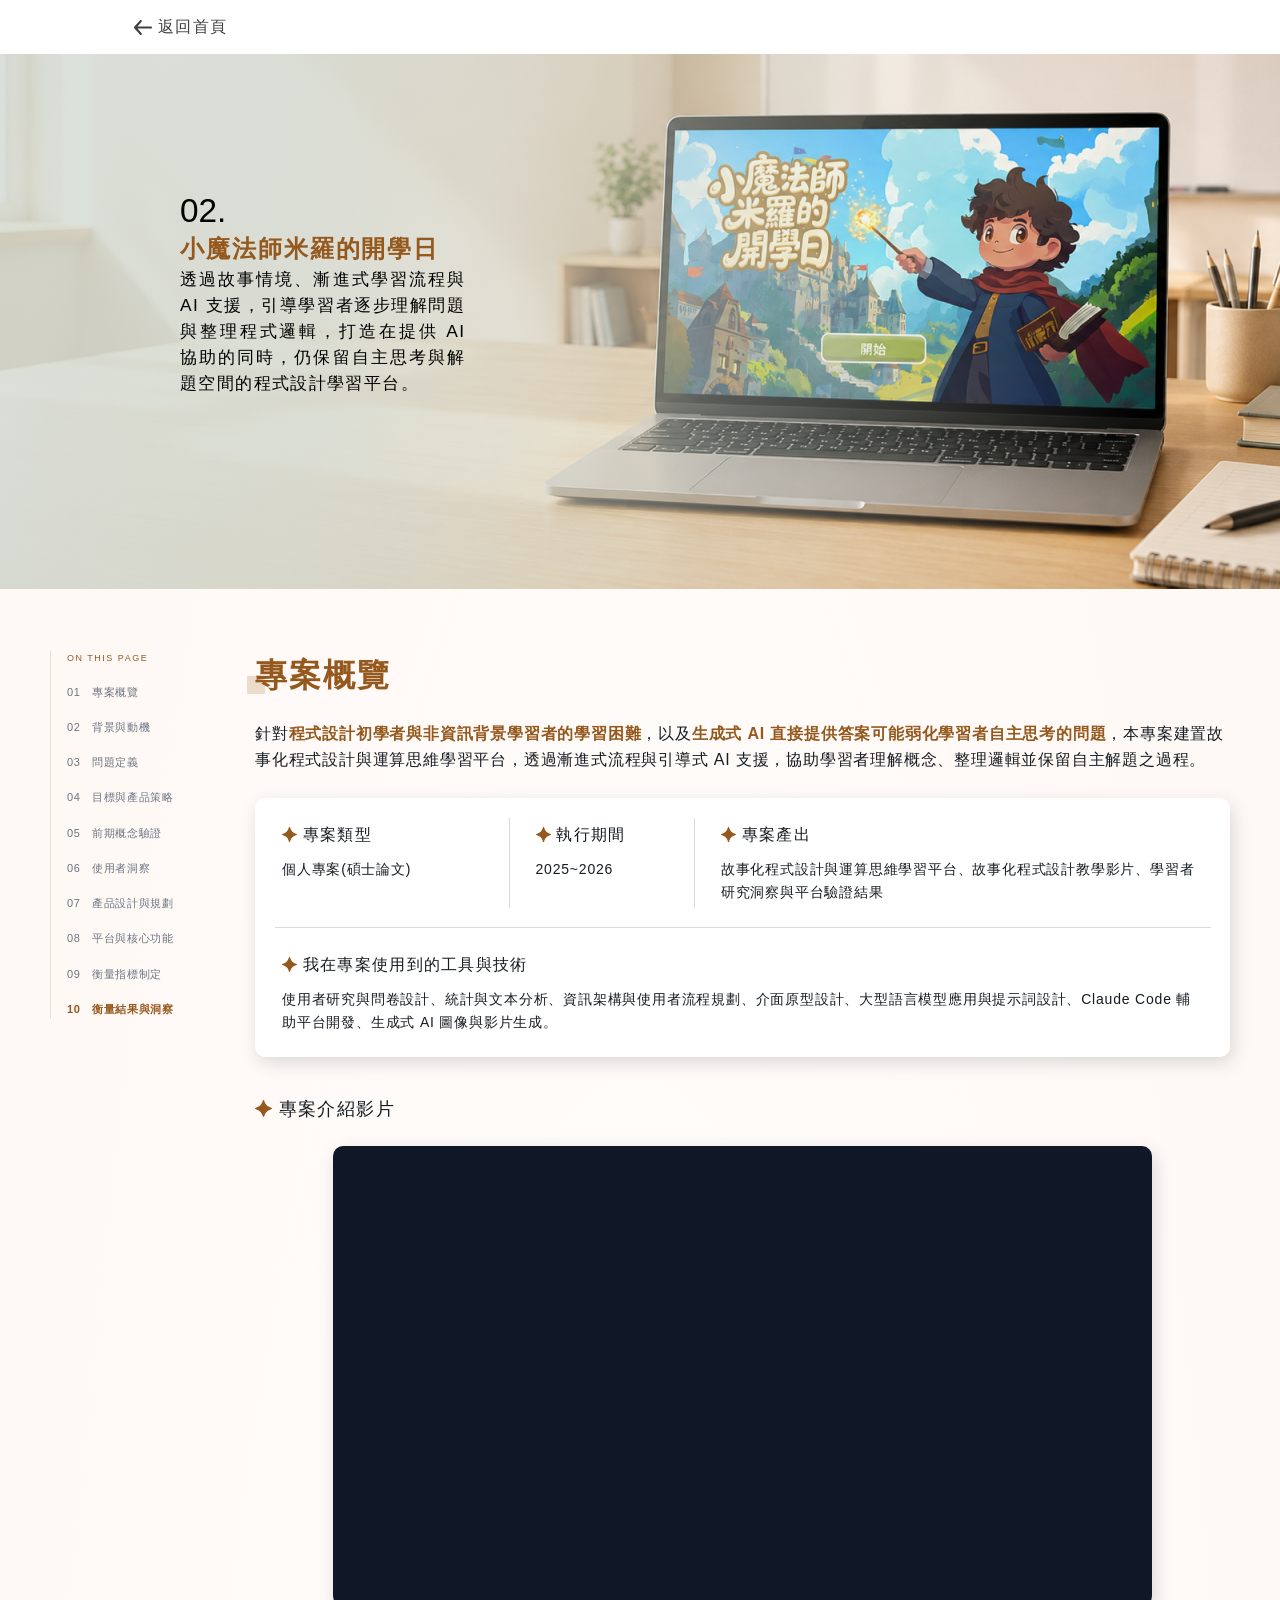
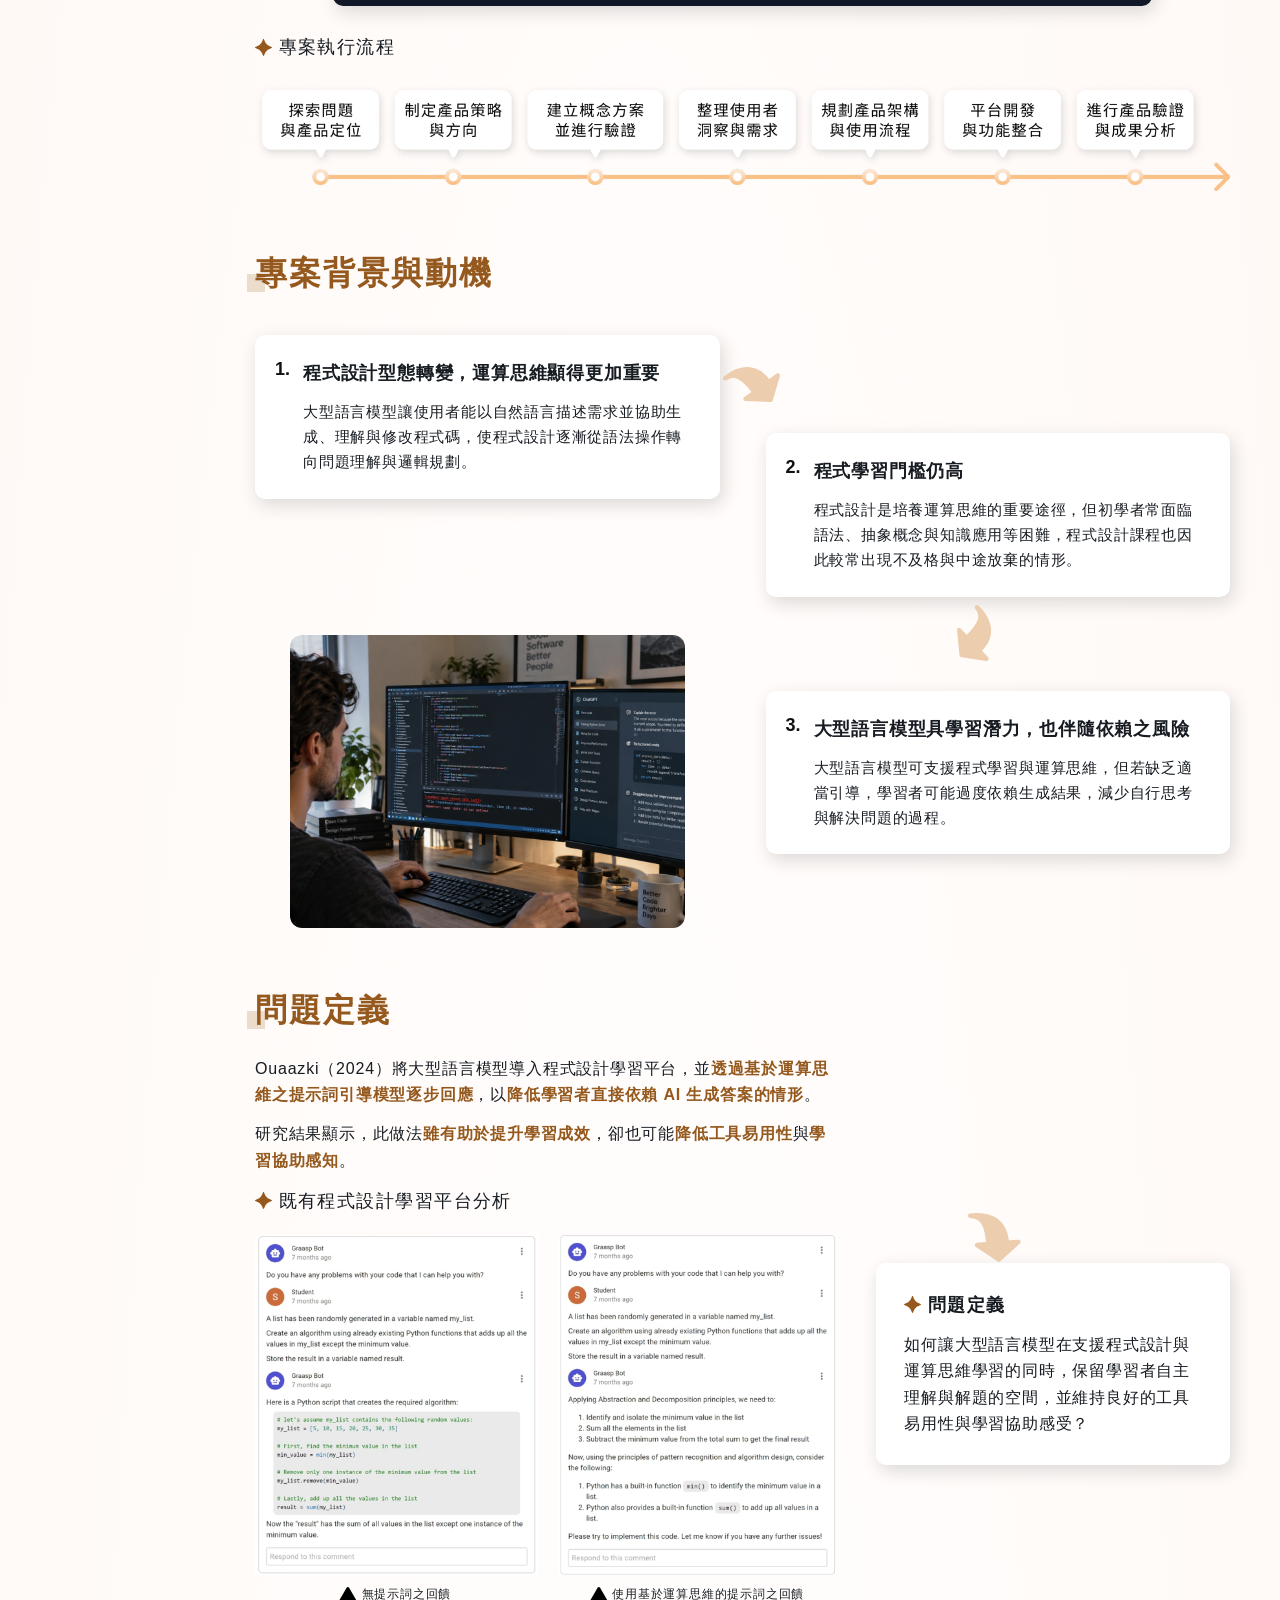
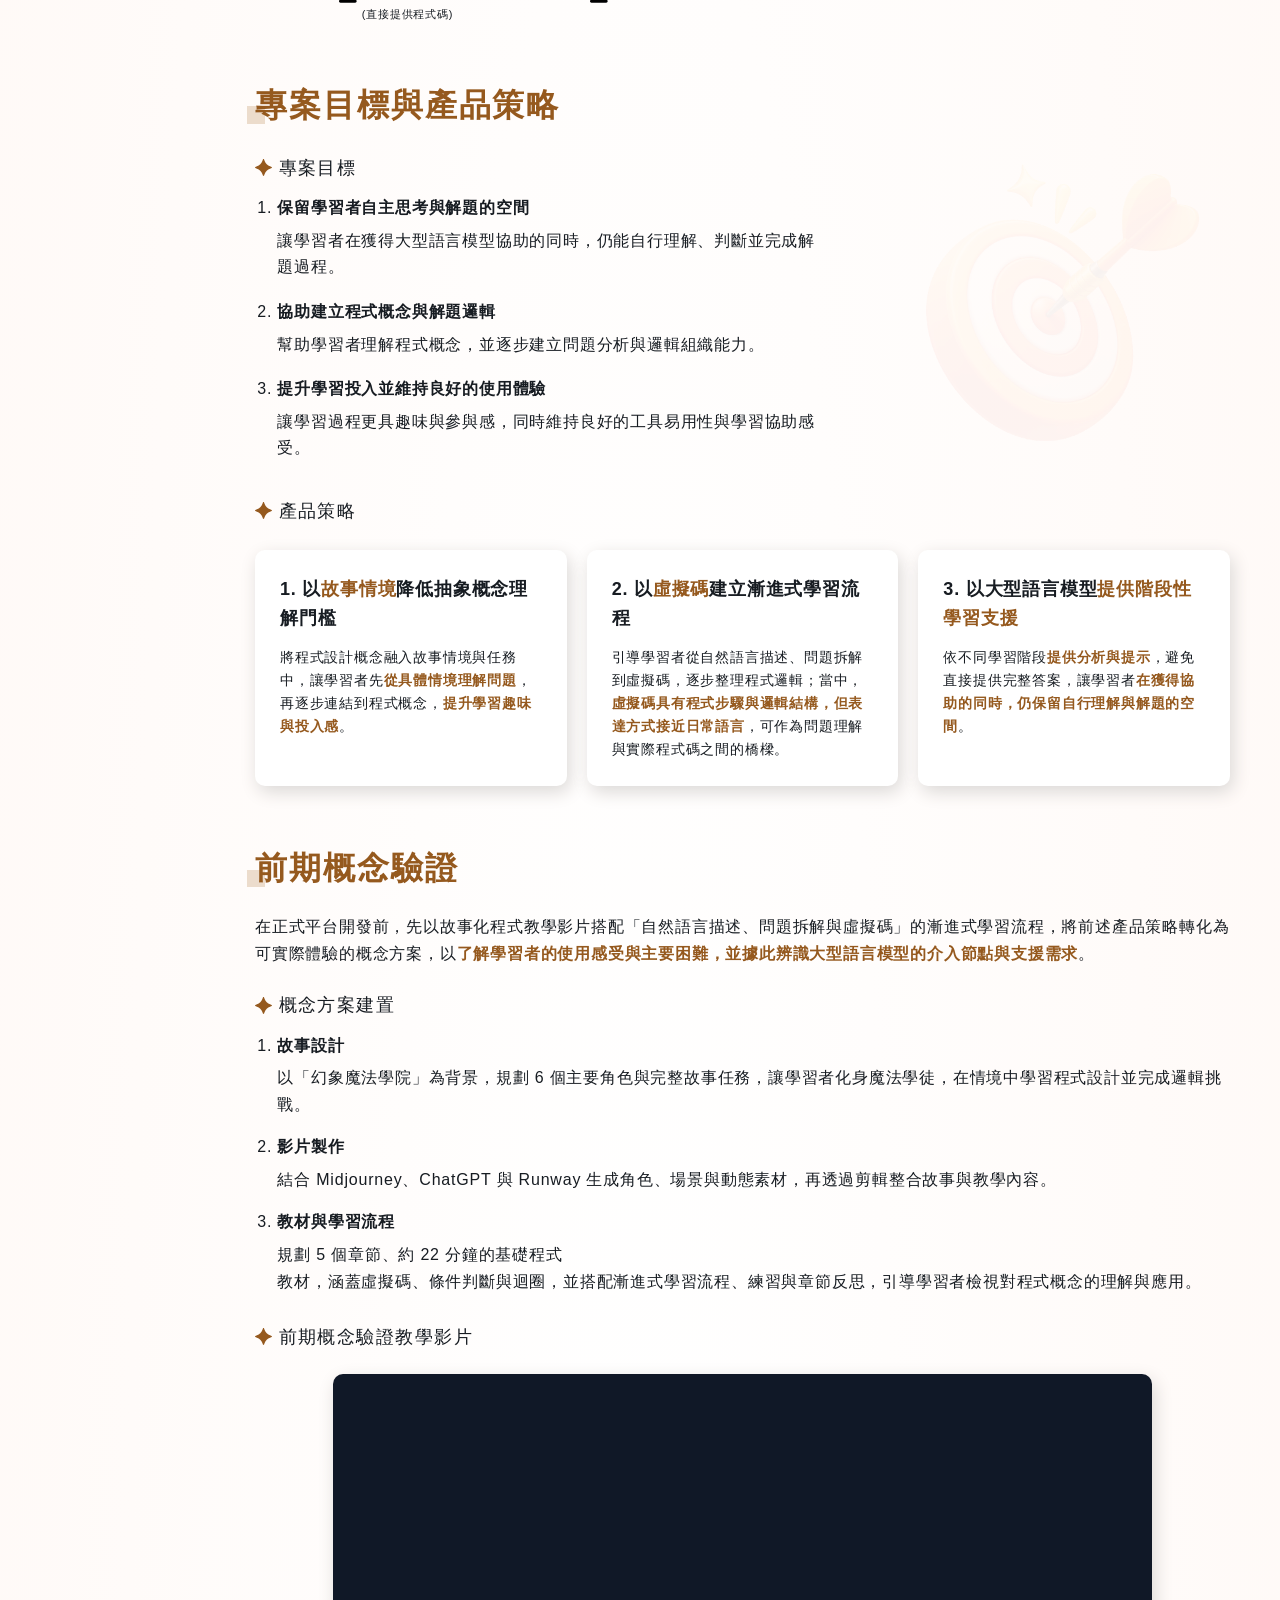
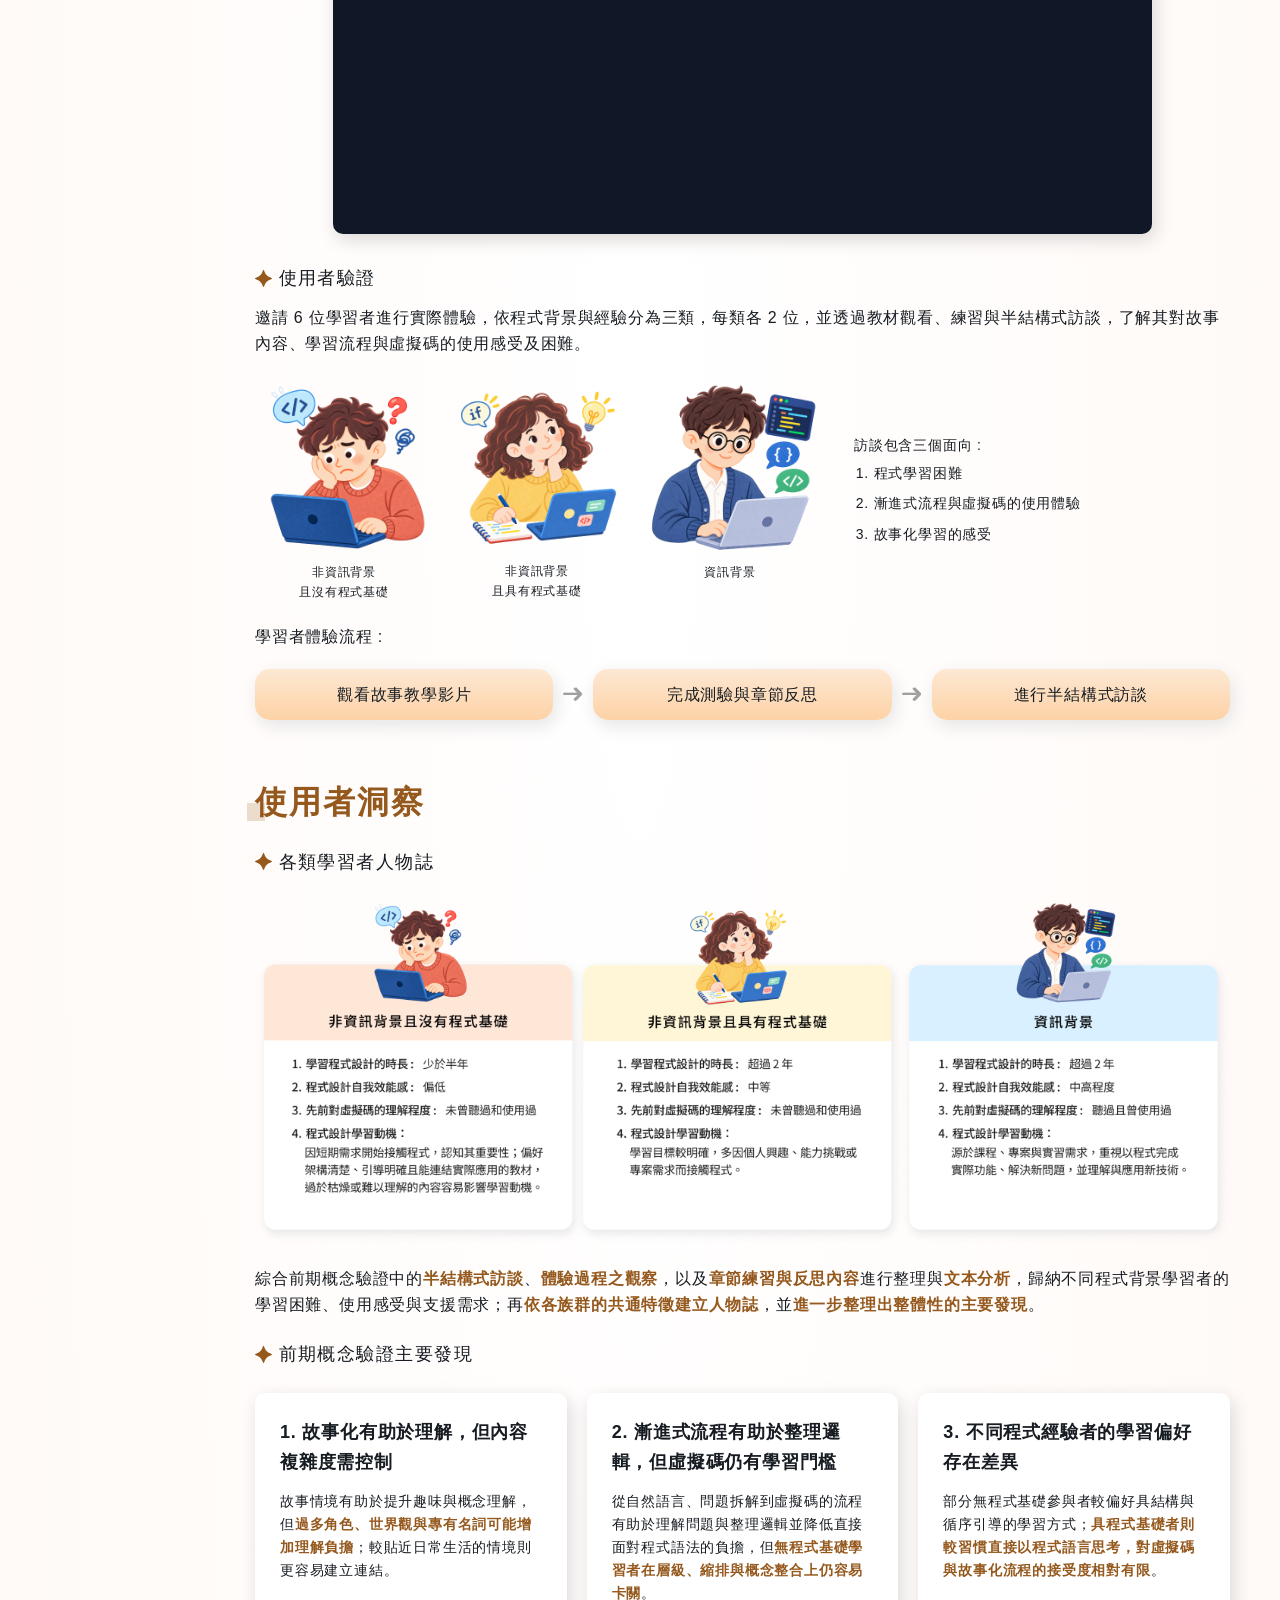
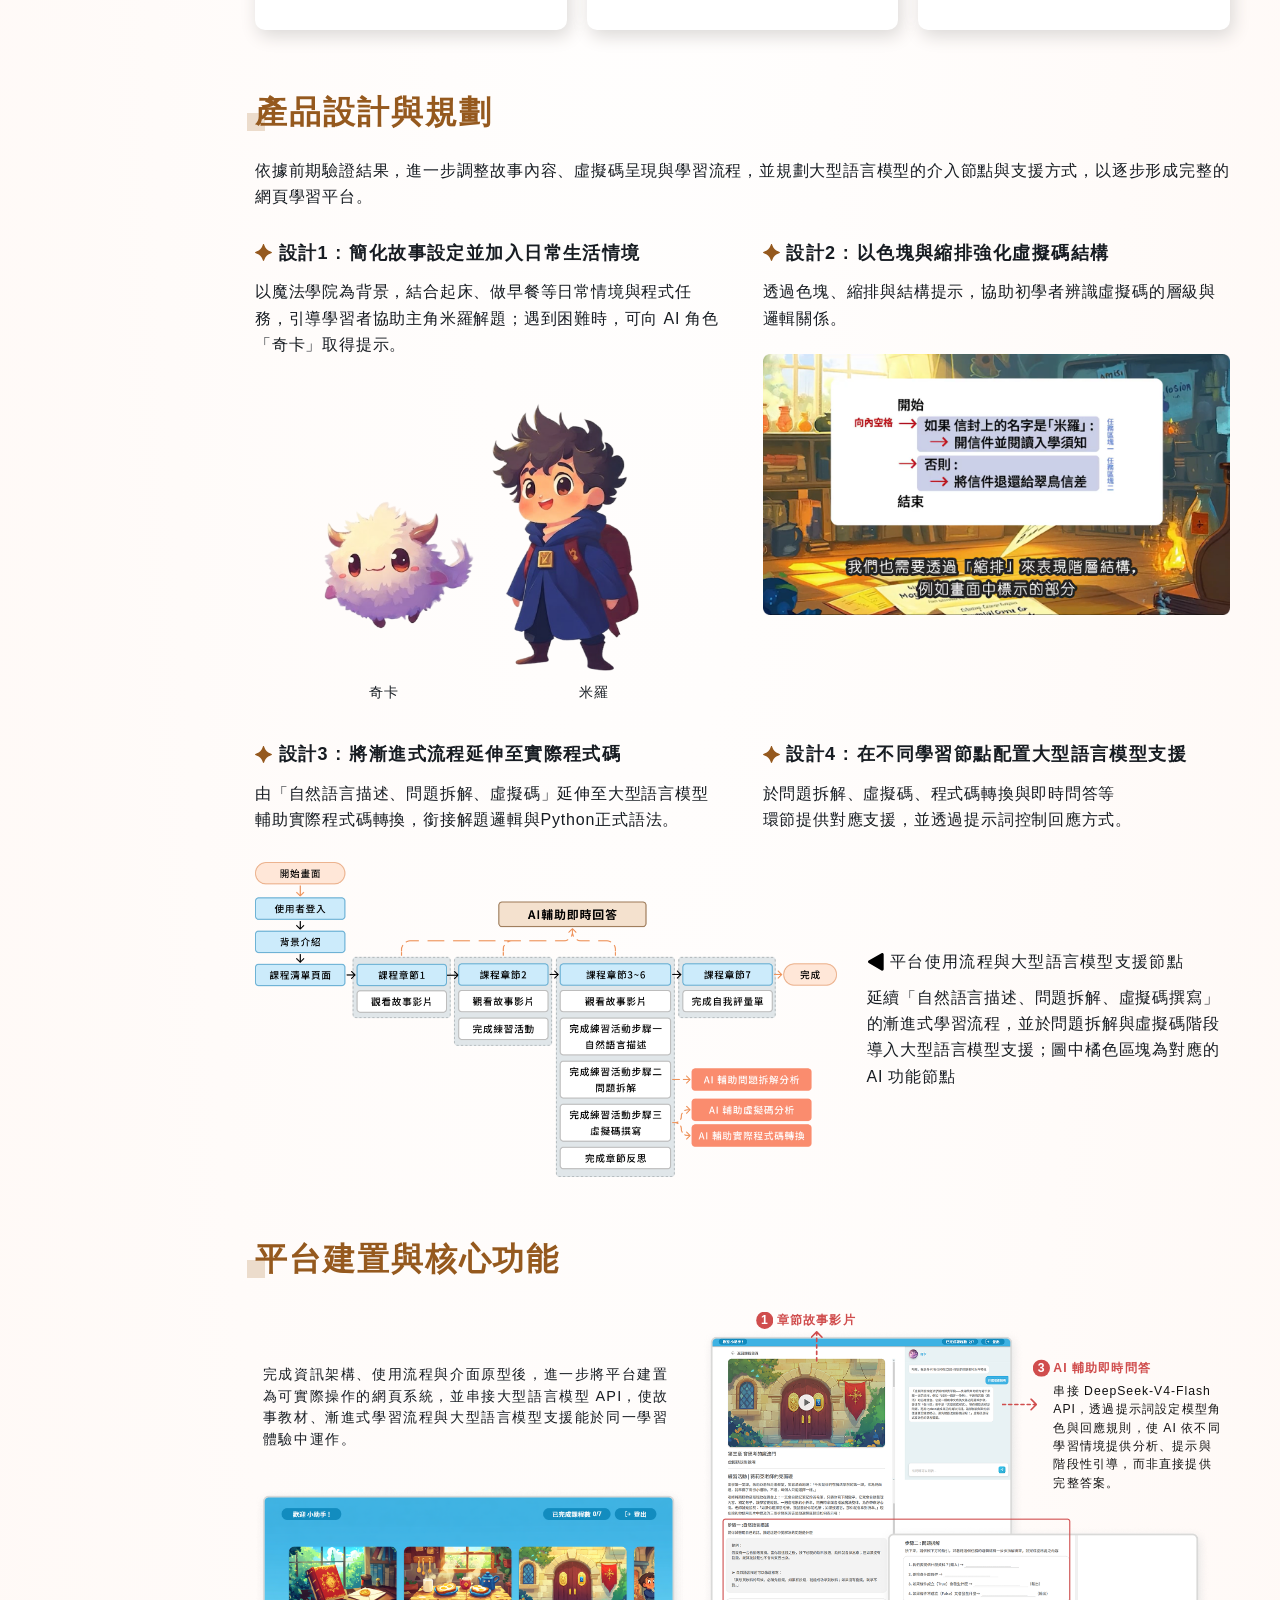
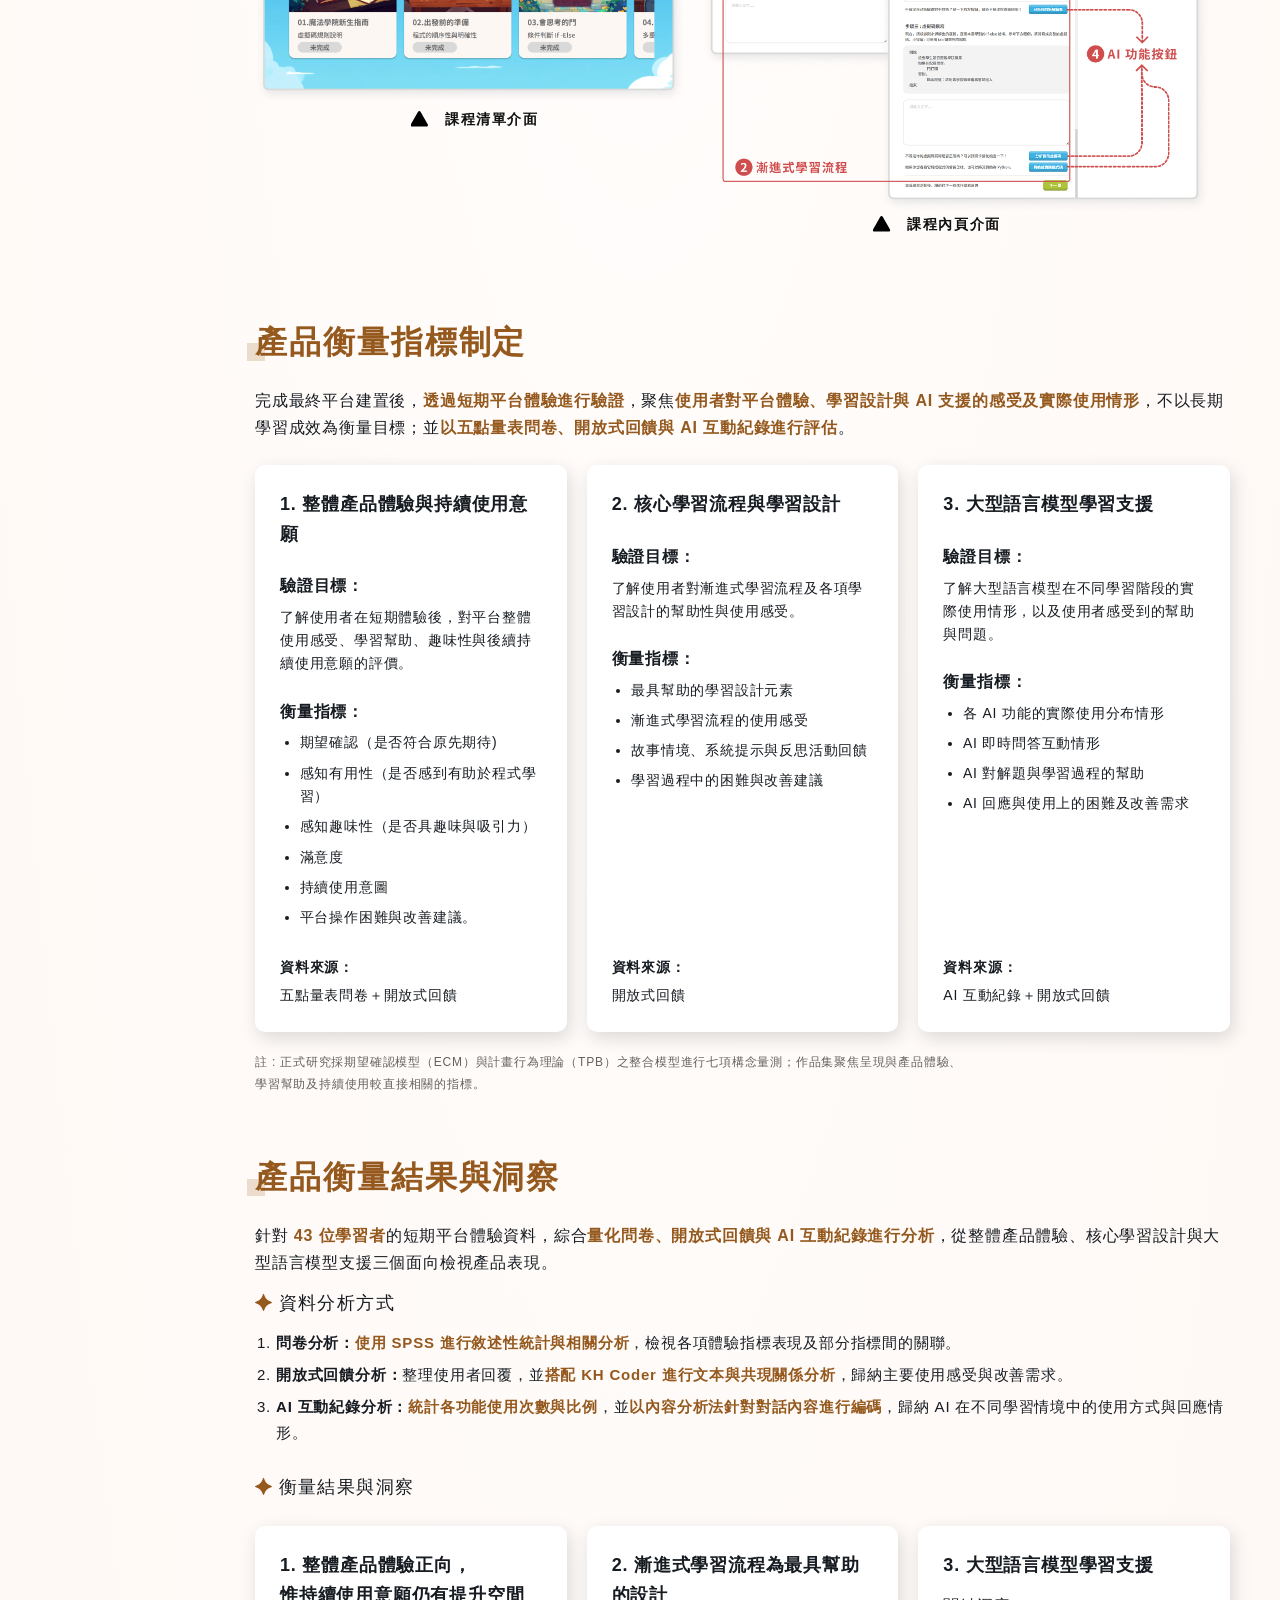
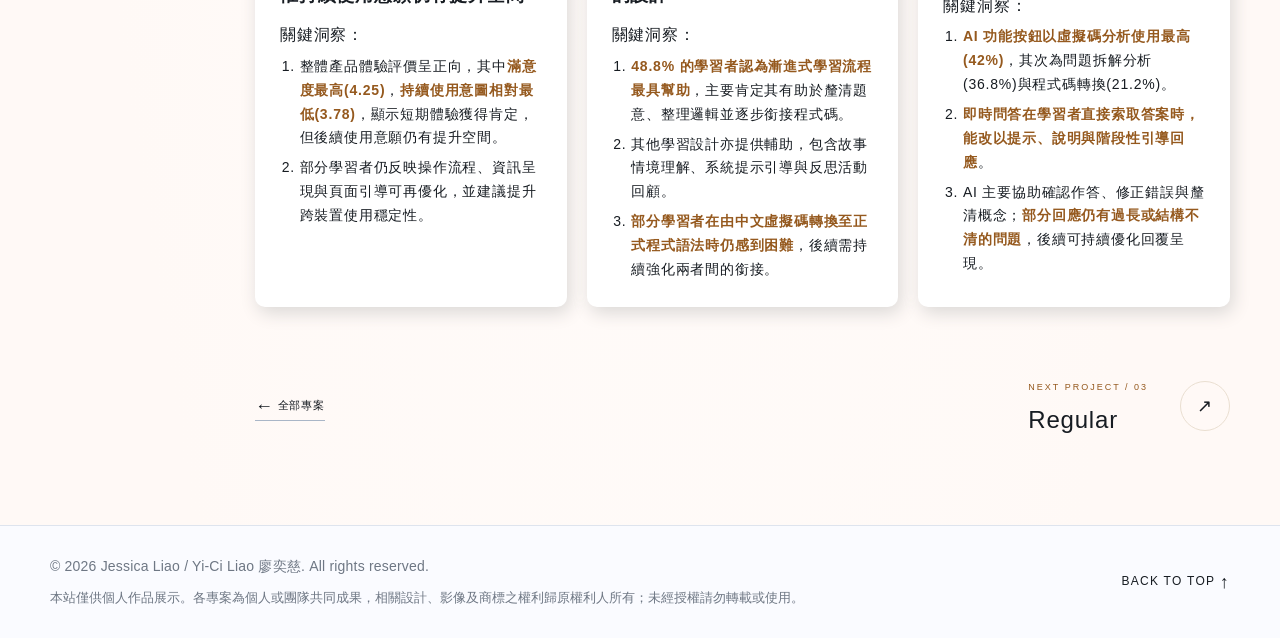
==== project-ai.html @ 04b264e4 "Publish portfolio website" ====
<!doctype html><html lang="zh-Hant"><head><meta charset="utf-8"><meta name="viewport" content="width=device-width,initial-scale=1"><meta name="robots" content="noindex,nofollow"><meta name="description" content="透過故事情境、漸進式學習流程與 AI 支援，打造保留自主思考與解題空間的程式設計學習平台。"><meta name="theme-color" content="#fff9f6"><title>小魔法師米羅的開學日｜Jessica Liao</title><link rel="icon" href="favicon.svg?v=yc" type="image/svg+xml"><link rel="preload" as="image" href="assets/case-banners/milo-laptop.png"><link rel="stylesheet" href="style.css"><link rel="stylesheet" href="futures.css"><link rel="stylesheet" href="milo.css"><script defer src="site.js"></script><script defer src="futures.js"></script><link rel="stylesheet" href="case-header.css"><link rel="stylesheet" href="case-banners.css"></head><body id="top" class="case-page milo fw-page mc-page"><a class="skip" href="#main">跳至主要內容</a><header class="case-header"><nav class="case-header-inner" aria-label="專案導覽"><a href="index.html#work"><span class="fw-icon case-back-icon" data-vector-fit="contain" aria-hidden="true"><img src="assets/futures-figma/imgVector2.svg" width="24" height="20" alt=""></span><span>返回首頁</span></a></nav><div class="progress" aria-hidden="true"></div></header><main id="main"><section class="case-cover milo fw-cover case-banner case-banner-milo" aria-labelledby="mc-project-name" data-design-node="3500:746"><div class="case-banner-canvas"><div class="case-banner-art" aria-hidden="true"><img class="case-banner-photo" data-design-node="3500:748" src="assets/case-banners/milo-laptop.png" width="1920" height="883" alt="" decoding="async"><div class="case-banner-gradient" data-design-node="3500:749"></div></div><div class="fw-cover-copy"><span class="case-banner-number" data-design-node="3500:794">02.</span><h1 id="mc-project-name" data-design-node="3500:750">小魔法師米羅的開學日</h1><p data-design-node="3500:751">透過故事情境、漸進式學習流程與 AI 支援，引導學習者逐步理解問題與整理程式邏輯，打造在提供 AI 協助的同時，仍保留自主思考與解題空間的程式設計學習平台。</p></div></div></section><div class="wrap case-layout fw-layout"><nav class="case-aside" aria-label="專案章節導覽"><small>ON THIS PAGE</small><a href="#overview">01　專案概覽</a><a href="#background">02　背景與動機</a><a href="#problem">03　問題定義</a><a href="#strategy">04　目標與產品策略</a><a href="#pilot">05　前期概念驗證</a><a href="#insights">06　使用者洞察</a><a href="#design">07　產品設計與規劃</a><a href="#platform">08　平台與核心功能</a><a href="#metrics">09　衡量指標制定</a><a href="#results">10　衡量結果與洞察</a></nav><div class="fw-content"><section class="fw-section case-section" id="overview"><h2 class="fw-heading" data-design-node="3416:3811">專案概覽</h2><p data-design-node="3416:3812" class="">針對<strong>程式設計初學者與非資訊背景學習者的學習困難</strong>，以及<strong>生成式 AI 直接提供答案可能弱化學習者自主思考的問題</strong>，本專案建置故事化程式設計與運算思維學習平台，透過漸進式流程與引導式 AI 支援，協助學習者理解概念、整理邏輯並保留自主解題之過程。</p><div class="fw-info mc-info"><div class="fw-info-top"><article><h3 class="fw-subheading"><span class="fw-icon" data-vector-fit="contain" aria-hidden="true"><img src="assets/milo-figma/info-icon.svg" width="26" height="26" alt="" class="" loading="lazy" decoding="async"></span>專案類型</h3><p data-design-node="3416:3831" class="">個人專案(碩士論文)</p></article><article><h3 class="fw-subheading"><span class="fw-icon" data-vector-fit="contain" aria-hidden="true"><img src="assets/milo-figma/info-icon.svg" width="26" height="26" alt="" class="" loading="lazy" decoding="async"></span>執行期間</h3><p data-design-node="3416:3822" class="">2025~2026</p></article><article><h3 class="fw-subheading"><span class="fw-icon" data-vector-fit="contain" aria-hidden="true"><img src="assets/milo-figma/info-icon.svg" width="26" height="26" alt="" class="" loading="lazy" decoding="async"></span>專案產出</h3><p data-design-node="3416:3827" class="">故事化程式設計與運算思維學習平台、故事化程式設計教學影片、學習者研究洞察與平台驗證結果</p></article><span class="fw-rule mc-info-v1" data-vector-fit="stretch" aria-hidden="true"><img src="assets/milo-figma/info-divider-one.svg" width="1" height="130" alt="" class="" loading="lazy" decoding="async"></span><span class="fw-rule mc-info-v2" data-vector-fit="stretch" aria-hidden="true"><img src="assets/milo-figma/info-divider-two.svg" width="1" height="130" alt="" class="" loading="lazy" decoding="async"></span></div><span class="fw-rule fw-info-h" data-vector-fit="stretch" aria-hidden="true"><img src="assets/milo-figma/info-divider-horizontal.svg" width="1553" height="1" alt="" class="" loading="lazy" decoding="async"></span><div class="mc-info-tools"><article><h3 class="fw-subheading"><span class="fw-icon" data-vector-fit="contain" aria-hidden="true"><img src="assets/milo-figma/info-icon.svg" width="26" height="26" alt="" class="" loading="lazy" decoding="async"></span>我在專案使用到的工具與技術</h3><p data-design-node="3416:3838" class="">使用者研究與問卷設計、統計與文本分析、資訊架構與使用者流程規劃、介面原型設計、大型語言模型應用與提示詞設計、Claude Code 輔助平台開發、生成式 AI 圖像與影片生成。</p></article></div></div><div class="fw-video" id="project-video" role="group" aria-labelledby="mc-video-title"><h3 class="fw-subheading" id="mc-video-title"><span class="fw-icon" data-vector-fit="contain" aria-hidden="true"><img src="assets/milo-figma/subheading.svg" width="26" height="26" alt="" class="" loading="lazy" decoding="async"></span>專案介紹影片</h3><div class="fw-video-player"><iframe width="960" height="540" src="https://www.youtube.com/embed/kuy1HU85ksU?rel=0&amp;playsinline=1" title="小魔法師米羅的開學日：平台介紹影片" loading="lazy" allow="accelerometer; autoplay; clipboard-write; encrypted-media; gyroscope; picture-in-picture; web-share" referrerpolicy="strict-origin-when-cross-origin" allowfullscreen></iframe></div></div><h3 class="fw-subheading"><span class="fw-icon" data-vector-fit="contain" aria-hidden="true"><img src="assets/milo-figma/subheading.svg" width="26" height="26" alt="" class="" loading="lazy" decoding="async"></span>專案執行流程</h3><figure class="mc-figure mc-process"><img src="assets/milo-figma/process.png" width="1676" height="183" alt="從問題探索到產品驗證的七個專案執行階段" class="" loading="lazy" decoding="async"></figure></section><section class="fw-section case-section" id="background"><h2 class="fw-heading" data-design-node="3416:3842">專案背景與動機</h2><div class="mc-background"><article class="mc-card mc-numbered mc-background-one"><span class="mc-number" aria-hidden="true">1</span><h3>程式設計型態轉變，運算思維顯得更加重要</h3><p data-design-node="3416:3846" class="">大型語言模型讓使用者能以自然語言描述需求並協助生成、理解與修改程式碼，使程式設計逐漸從語法操作轉向問題理解與邏輯規劃。</p></article><span class="mc-background-arrow-one mc-connector-arrow" data-vector-fit="contain" aria-hidden="true"><img src="assets/milo-figma/background-arrow-one.svg" width="67" height="42" alt="" class="" loading="lazy" decoding="async"></span><article class="mc-card mc-numbered mc-background-two"><span class="mc-number" aria-hidden="true">2</span><h3>程式學習門檻仍高</h3><p data-design-node="3416:3851" class="">程式設計是培養運算思維的重要途徑，但初學者常面臨語法、抽象概念與知識應用等困難，程式設計課程也因此較常出現不及格與中途放棄的情形。</p></article><span class="mc-background-arrow-two mc-connector-arrow" data-vector-fit="contain" aria-hidden="true"><img src="assets/milo-figma/background-arrow-two.svg" width="41" height="66" alt="" class="" loading="lazy" decoding="async"></span><figure class="mc-figure mc-background-image"><img src="assets/milo-figma/background-ai.png" width="586" height="435" alt="生成式 AI 輔助程式設計的情境" class="" loading="lazy" decoding="async"></figure><article class="mc-card mc-numbered mc-background-three"><span class="mc-number" aria-hidden="true">3</span><h3>大型語言模型具學習潛力，也伴隨依賴之風險</h3><p data-design-node="3416:3857" class="">大型語言模型可支援程式學習與運算思維，但若缺乏適當引導，學習者可能過度依賴生成結果，減少自行思考與解決問題的過程。</p></article></div></section><section class="fw-section case-section" id="problem"><h2 class="fw-heading" data-design-node="3416:3863">問題定義</h2><div class="mc-problem-grid"><div><p data-design-node="3416:3864" class="">Ouaazki（2024）將大型語言模型導入程式設計學習平台，並<strong>透過基於運算思維之提示詞引導模型逐步回應</strong>，以<strong>降低學習者直接依賴 AI 生成答案的情形</strong>。</p><p data-design-node="3416:3865" class="">研究結果顯示，此做法<strong>雖有助於提升學習成效</strong>，卻也可能<strong>降低工具易用性</strong>與<strong>學習協助感知</strong>。</p><h3 class="fw-subheading"><span class="fw-icon" data-vector-fit="contain" aria-hidden="true"><img src="assets/milo-figma/subheading.svg" width="26" height="26" alt="" class="" loading="lazy" decoding="async"></span>既有程式設計學習平台分析</h3><div class="mc-comparison"><figure class="mc-figure "><img src="assets/milo-figma/reference-direct.png" width="438" height="526" alt="無提示詞之回饋" class="" loading="lazy" decoding="async"><figcaption class="case-caption"><span class="fw-icon case-arrow" data-vector-fit="contain" aria-hidden="true"><img src="assets/milo-figma/caption-arrow.svg" width="37" height="33" alt="" class="" loading="lazy" decoding="async"></span><span class="case-caption-text">無提示詞之回饋<small>(直接提供程式碼)</small></span></figcaption></figure><figure class="mc-figure "><img src="assets/milo-figma/reference-guided.png" width="429" height="525" alt="使用基於運算思維的提示詞之回饋" class="" loading="lazy" decoding="async"><figcaption class="case-caption"><span class="fw-icon case-arrow" data-vector-fit="contain" aria-hidden="true"><img src="assets/milo-figma/caption-arrow.svg" width="37" height="33" alt="" class="" loading="lazy" decoding="async"></span><span class="case-caption-text">使用基於運算思維的提示詞之回饋</span></figcaption></figure></div></div><div class="mc-question-wrap"><span class="mc-problem-arrow mc-connector-arrow" data-vector-fit="contain" aria-hidden="true"><img src="assets/milo-figma/problem-arrow.svg" width="63" height="58" alt="" class="" loading="lazy" decoding="async"></span><article class="mc-card mc-question"><h3 class="fw-subheading"><span class="fw-icon" data-vector-fit="contain" aria-hidden="true"><img src="assets/milo-figma/subheading.svg" width="26" height="26" alt="" class="" loading="lazy" decoding="async"></span>問題定義</h3><p data-design-node="3416:3880" class="">如何讓大型語言模型在支援程式設計與運算思維學習的同時，保留學習者自主理解與解題的空間，並維持良好的工具易用性與學習協助感受？</p></article></div></div></section><section class="fw-section case-section" id="strategy"><h2 class="fw-heading" data-design-node="3416:3889">專案目標與產品策略</h2><div class="mc-strategy-intro"><div><h3 class="fw-subheading"><span class="fw-icon" data-vector-fit="contain" aria-hidden="true"><img src="assets/milo-figma/subheading.svg" width="26" height="26" alt="" class="" loading="lazy" decoding="async"></span>專案目標</h3><ol class="mc-goal-list"><li><h4>保留學習者自主思考與解題的空間</h4><p data-design-node="3416:3898" class="">讓學習者在獲得大型語言模型協助的同時，仍能自行理解、判斷並完成解題過程。</p></li><li><h4>協助建立程式概念與解題邏輯</h4><p data-design-node="3416:3901" class="">幫助學習者理解程式概念，並逐步建立問題分析與邏輯組織能力。</p></li><li><h4>提升學習投入並維持良好的使用體驗</h4><p data-design-node="3416:3904" class="">讓學習過程更具趣味與參與感，同時維持良好的工具易用性與學習協助感受。</p></li></ol></div><figure class="mc-figure mc-strategy-art"><img src="assets/milo-figma/strategy-art.png" width="515" height="515" alt="小魔法師米羅與 AI 學習夥伴" class="" loading="lazy" decoding="async"></figure></div><h3 class="fw-subheading"><span class="fw-icon" data-vector-fit="contain" aria-hidden="true"><img src="assets/milo-figma/subheading.svg" width="26" height="26" alt="" class="" loading="lazy" decoding="async"></span>產品策略</h3><div class="mc-grid-three"><article class="mc-card mc-inline-numbered "><h3>1. 以<strong>故事情境</strong>降低抽象概念理解門檻</h3><p data-design-node="3416:3910" class="">將程式設計概念融入故事情境與任務中，讓學習者先<strong>從具體情境理解問題</strong>，再逐步連結到程式概念，<strong>提升學習趣味與投入感</strong>。</p></article><article class="mc-card mc-inline-numbered "><h3>2. 以<strong>虛擬碼</strong>建立漸進式學習流程</h3><p data-design-node="3416:3917" class="">引導學習者從自然語言描述、問題拆解到虛擬碼，逐步整理程式邏輯；當中，<strong>虛擬碼具有程式步驟與邏輯結構，但表達方式接近日常語言</strong>，可作為問題理解與實際程式碼之間的橋樑。</p></article><article class="mc-card mc-inline-numbered "><h3>3. 以大型語言模型<strong>提供階段性學習支援</strong></h3><p data-design-node="3416:3924" class="">依不同學習階段<strong>提供分析與提示</strong>，避免直接提供完整答案，讓學習者<strong>在獲得協助的同時，仍保留自行理解與解題的空間</strong>。</p></article></div></section><section class="fw-section case-section" id="pilot"><h2 class="fw-heading" data-design-node="3416:3930">前期概念驗證</h2><p data-design-node="3416:3931" class="">在正式平台開發前，先以故事化程式教學影片搭配「自然語言描述、問題拆解與虛擬碼」的漸進式學習流程，將前述產品策略轉化為可實際體驗的概念方案，以<strong>了解學習者的使用感受與主要困難，並據此辨識大型語言模型的介入節點與支援需求</strong>。</p><div class="mc-pilot-concept"><div><h3 class="fw-subheading"><span class="fw-icon" data-vector-fit="contain" aria-hidden="true"><img src="assets/milo-figma/subheading.svg" width="26" height="26" alt="" class="" loading="lazy" decoding="async"></span>概念方案建置</h3><ol class="mc-pilot-copy"><li><h4>故事設計</h4><p data-design-node="3416:3965" class="">以「幻象魔法學院」為背景，規劃 6 個主要角色與完整故事任務，讓學習者化身魔法學徒，在情境中學習程式設計並完成邏輯挑戰。</p></li><li><h4>影片製作</h4><p data-design-node="3416:3968" class="">結合 Midjourney、ChatGPT 與 Runway 生成角色、場景與動態素材，再透過剪輯整合故事與教學內容。</p></li><li><h4>教材與學習流程</h4><p data-design-node="3416:3970" class="">規劃 5 個章節、約 22 分鐘的基礎程式<br>教材，涵蓋虛擬碼、條件判斷與迴圈，並搭配漸進式學習流程、練習與章節反思，引導學習者檢視對程式概念的理解與應用。</p></li></ol></div><div class="mc-pilot-video" role="group" aria-labelledby="mc-pilot-video-title"><h3 class="fw-subheading" id="mc-pilot-video-title"><span class="fw-icon" data-vector-fit="contain" aria-hidden="true"><img src="assets/milo-figma/subheading.svg" width="26" height="26" alt="" class="" loading="lazy" decoding="async"></span>前期概念驗證教學影片</h3><div class="fw-video-player"><iframe width="840" height="473" src="https://www.youtube.com/embed/yC0b0Y78xTw?rel=0&amp;playsinline=1" title="前期概念驗證之完整教學影片：幻象魔法學院" loading="lazy" allow="accelerometer; autoplay; clipboard-write; encrypted-media; gyroscope; picture-in-picture; web-share" referrerpolicy="strict-origin-when-cross-origin" allowfullscreen></iframe></div></div></div><h3 class="fw-subheading"><span class="fw-icon" data-vector-fit="contain" aria-hidden="true"><img src="assets/milo-figma/subheading.svg" width="26" height="26" alt="" class="" loading="lazy" decoding="async"></span>使用者驗證</h3><p data-design-node="3416:3955" class="">邀請 6 位學習者進行實際體驗，依程式背景與經驗分為三類，每類各 2 位，並透過教材觀看、練習與半結構式訪談，了解其對故事內容、學習流程與虛擬碼的使用感受及困難。</p><div class="mc-pilot-validation"><div class="mc-learners"><figure><img src="assets/milo-figma/learner-beginner.png" width="206" height="206" alt="非資訊背景且沒有程式基礎" class="" loading="lazy" decoding="async"><figcaption>非資訊背景<br>且沒有程式基礎</figcaption></figure><figure><img src="assets/milo-figma/learner-intermediate.png" width="207" height="206" alt="非資訊背景且具有程式基礎" class="" loading="lazy" decoding="async"><figcaption>非資訊背景<br>且具有程式基礎</figcaption></figure><figure><img src="assets/milo-figma/learner-programmer.png" width="206" height="206" alt="資訊背景" class="" loading="lazy" decoding="async"><figcaption>資訊背景</figcaption></figure></div><div><h4>訪談包含三個面向 :</h4><ol><li>程式學習困難</li><li>漸進式流程與虛擬碼的使用體驗</li><li>故事化學習的感受</li></ol></div></div><h4 class="mc-flow-label">學習者體驗流程 :</h4><ol class="mc-experience-flow"><li><span class="mc-card mc-experience-step">觀看故事教學影片</span><span class="mc-flow-arrow case-arrow" data-vector-fit="contain" aria-hidden="true"><img src="assets/milo-figma/experience-arrow.svg" width="53" height="37" alt="" class="" loading="lazy" decoding="async"></span></li><li><span class="mc-card mc-experience-step">完成測驗與章節反思</span><span class="mc-flow-arrow case-arrow" data-vector-fit="contain" aria-hidden="true"><img src="assets/milo-figma/experience-arrow.svg" width="53" height="37" alt="" class="" loading="lazy" decoding="async"></span></li><li><span class="mc-card mc-experience-step">進行半結構式訪談</span></li></ol></section><section class="fw-section case-section" id="insights"><h2 class="fw-heading" data-design-node="3416:4023">使用者洞察</h2><h3 class="fw-subheading"><span class="fw-icon" data-vector-fit="contain" aria-hidden="true"><img src="assets/milo-figma/subheading.svg" width="26" height="26" alt="" class="" loading="lazy" decoding="async"></span>各類學習者人物誌</h3><figure class="mc-figure "><img src="assets/milo-figma/pilot-personas.png" width="1286" height="455" alt="依程式經驗與學習背景整理的三類學習者人物誌" class="" loading="lazy" decoding="async"></figure><p data-design-node="3416:4041" class="">綜合前期概念驗證中的<strong>半結構式訪談</strong>、<strong>體驗過程之觀察</strong>，以及<strong>章節練習與反思內容</strong>進行整理與<strong>文本分析</strong>，歸納不同程式背景學習者的學習困難、使用感受與支援需求；再<strong>依各族群的共通特徵建立人物誌</strong>，並<strong>進一步整理出整體性的主要發現</strong>。</p><h3 class="fw-subheading"><span class="fw-icon" data-vector-fit="contain" aria-hidden="true"><img src="assets/milo-figma/subheading.svg" width="26" height="26" alt="" class="" loading="lazy" decoding="async"></span>前期概念驗證主要發現</h3><div class="mc-grid-three"><article class="mc-card mc-inline-numbered "><h3>1. 故事化有助於理解，但內容複雜度需控制</h3><p data-design-node="3416:4029" class="">故事情境有助於提升趣味與概念理解，但<strong>過多角色、世界觀與專有名詞可能增加理解負擔</strong>；較貼近日常生活的情境則更容易建立連結。</p></article><article class="mc-card mc-inline-numbered "><h3>2. 漸進式流程有助於整理邏輯，但虛擬碼仍有學習門檻</h3><p data-design-node="3416:4034" class="">從自然語言、問題拆解到虛擬碼的流程有助於理解問題與整理邏輯並降低直接面對程式語法的負擔，但<strong>無程式基礎學習者在層級、縮排與概念整合上仍容易卡關</strong>。</p></article><article class="mc-card mc-inline-numbered "><h3>3. 不同程式經驗者的學習偏好存在差異</h3><p data-design-node="3416:4039" class="">部分無程式基礎參與者較偏好具結構與循序引導的學習方式；<strong>具程式基礎者則較習慣直接以程式語言思考，對虛擬碼與故事化流程的接受度相對有限</strong>。</p></article></div></section><section class="fw-section case-section" id="design"><h2 class="fw-heading" data-design-node="3416:4058">產品設計與規劃</h2><p data-design-node="3416:4059" class="">依據前期驗證結果，進一步調整故事內容、虛擬碼呈現與學習流程，並規劃大型語言模型的介入節點與支援方式，以逐步形成完整的網頁學習平台。</p><div class="mc-design-pair"><article><h3 class="fw-subheading"><span class="fw-icon" data-vector-fit="contain" aria-hidden="true"><img src="assets/milo-figma/subheading.svg" width="26" height="26" alt="" class="" loading="lazy" decoding="async"></span>設計1 : 簡化故事設定並加入日常生活情境</h3><p data-design-node="3416:4061" class="">以魔法學院為背景，結合起床、做早餐等日常情境與程式任務，引導學習者協助主角米羅解題；遇到困難時，可向 AI 角色「奇卡」取得提示。</p><figure class="mc-figure mc-characters"><img src="assets/milo-figma/characters.png" width="649" height="464" alt="AI 角色奇卡與主角米羅" class="" loading="lazy" decoding="async"><figcaption><span>奇卡</span><span>米羅</span></figcaption></figure></article><article><h3 class="fw-subheading"><span class="fw-icon" data-vector-fit="contain" aria-hidden="true"><img src="assets/milo-figma/subheading.svg" width="26" height="26" alt="" class="" loading="lazy" decoding="async"></span>設計2 : 以色塊與縮排強化虛擬碼結構</h3><p data-design-node="3416:4066" class="">透過色塊、縮排與結構提示，協助初學者辨識虛擬碼的層級與邏輯關係。</p><figure class="mc-figure "><img src="assets/milo-figma/pseudocode.png" width="637" height="355" alt="以色塊與縮排呈現虛擬碼的結構" class="" loading="lazy" decoding="async"></figure></article></div><div class="mc-design-pair mc-design-copy"><article><h3 class="fw-subheading"><span class="fw-icon" data-vector-fit="contain" aria-hidden="true"><img src="assets/milo-figma/subheading.svg" width="26" height="26" alt="" class="" loading="lazy" decoding="async"></span>設計3 : 將漸進式流程延伸至實際程式碼</h3><p data-design-node="3416:4076" class="">由「自然語言描述、問題拆解、虛擬碼」延伸至大型語言模型輔助實際程式碼轉換，銜接解題邏輯與Python正式語法。</p></article><article><h3 class="fw-subheading"><span class="fw-icon" data-vector-fit="contain" aria-hidden="true"><img src="assets/milo-figma/subheading.svg" width="26" height="26" alt="" class="" loading="lazy" decoding="async"></span>設計4 : 在不同學習節點配置大型語言模型支援</h3><p data-design-node="3416:4081" class="">於問題拆解、虛擬碼、程式碼轉換與即時問答等<br>環節提供對應支援，並透過提示詞控制回應方式。</p></article></div><div class="mc-architecture"><figure class="mc-figure "><img src="assets/milo-figma/architecture.png" width="1067" height="579" alt="平台使用流程與生成式 AI 支援節點" class="" loading="lazy" decoding="async"></figure><div><h3 class="fw-subheading case-caption"><span class="fw-icon case-arrow" data-vector-fit="contain" aria-hidden="true"><img src="assets/milo-figma/architecture-arrow.svg" width="33" height="37" alt="" class="" loading="lazy" decoding="async"></span><span class="case-caption-text">平台使用流程與大型語言模型支援節點</span></h3><p data-design-node="3416:4090" class="">延續「自然語言描述、問題拆解、虛擬碼撰寫」的漸進式學習流程，並於問題拆解與虛擬碼階段導入大型語言模型支援；圖中橘色區塊為對應的 AI 功能節點</p></div></div></section><section class="fw-section case-section" id="platform"><h2 class="fw-heading" data-design-node="3416:4095">平台建置與核心功能</h2><div class="mc-platform-scroll"><div class="fw-diagram-stage" data-canvas-width="1755" data-canvas-height="990"><div class="fw-diagram-canvas mc-platform-canvas" style="width:1755px;height:990px"><div class="mc-platform-intro" style="left:14px;top:96px;width:734px"><p data-design-node="3416:4096" class="">完成資訊架構、使用流程與介面原型後，進一步將平台建置為可實際操作的網頁系統，並串接大型語言模型 API，使故事教材、漸進式學習流程與大型語言模型支援能於同一學習體驗中運作。</p></div><div class="fw-slot" data-design-node="3416:4097" style="left:-1.5px;top:321.5px;width:777px;height:387px"><img src="assets/milo-figma/course-list.png" width="777" height="387" alt="課程清單介面" class="fw-slot-image" loading="lazy" decoding="async"></div><div class="fw-slot mc-platform-lesson" data-design-node="3416:4104" style="left:804.5px;top:35.5px;width:914px;height:869px"><img src="assets/milo-figma/platform-lesson-annotated.png" width="914" height="869" alt="課程內頁介面，包含故事影片、AI 問答區，以及已標示的說明 2 漸進式學習流程和說明 4 AI 功能按鈕" class="fw-slot-image" loading="lazy" decoding="async"></div><span class="fw-slot mc-vector-slot mc-platform-connector" data-design-node="3416:4125" style="left:999.95px;top:38.24px;width:23px;height:56px" data-vector-fit="contain" aria-hidden="true"><img src="assets/milo-figma/platform-story-connector.svg" width="23" height="56" alt="" loading="lazy" decoding="async"></span><span class="fw-slot mc-vector-slot mc-platform-connector" data-design-node="3416:4126" style="left:1344.05px;top:158.79px;width:64px;height:23px" data-vector-fit="contain" aria-hidden="true"><img src="assets/milo-figma/platform-chat-connector.svg" width="64" height="23" alt="" loading="lazy" decoding="async"></span><p class="fw-diagram-text" data-design-node="3416:4099" style="left:342.064px;top:717.000px;white-space:nowrap;font-size:26px;color:#111;font-weight:700;letter-spacing:2.08px">課程清單介面</p><p class="fw-diagram-text" data-design-node="3416:4102" style="left:1173.936px;top:906.000px;white-space:nowrap;font-size:26px;color:#111;font-weight:700;letter-spacing:2.08px">課程內頁介面</p><p class="fw-diagram-text" data-design-node="3416:4116" style="left:939.000px;top:2.000px;white-space:nowrap;font-size:22px;color:#d04d4d;font-weight:700;letter-spacing:1.76px">章節故事影片</p><p class="fw-diagram-text" data-design-node="3416:4119" style="left:911.000px;top:2.000px;white-space:nowrap;font-size:22px;color:#fff;font-weight:700;letter-spacing:1.76px">1</p><p class="fw-diagram-text" data-design-node="3416:4121" style="left:1437.000px;top:88.000px;white-space:nowrap;font-size:22px;color:#d04d4d;font-weight:700;letter-spacing:1.76px">AI 輔助即時問答</p><p class="fw-diagram-text" data-design-node="3416:4124" style="left:1409.000px;top:88.000px;white-space:nowrap;font-size:22px;color:#fff;font-weight:700;letter-spacing:1.76px">3</p><p class="fw-diagram-text" data-design-node="3416:4127" style="left:1437.000px;top:129.000px;width:306px;font-size:22px;color:#111;font-weight:400;letter-spacing:1.76px">串接 DeepSeek-V4-Flash API，透過提示詞設定模型角色與回應規則，使 AI 依不同學習情境提供分析、提示與階段性引導，而非直接提供完整答案。</p><span class="fw-slot mc-vector-slot" style="left:902.000px;top:3.000px;width:31px;height:31px" data-vector-fit="contain" aria-hidden="true"><img src="assets/milo-figma/number-disc.svg" width="31" height="31" alt="" class="" loading="lazy" decoding="async"></span><span class="fw-slot mc-vector-slot" style="left:1400.000px;top:89.000px;width:31px;height:31px" data-vector-fit="contain" aria-hidden="true"><img src="assets/milo-figma/number-disc.svg" width="31" height="31" alt="" class="" loading="lazy" decoding="async"></span><span class="fw-slot mc-vector-slot case-arrow" style="left:280.064px;top:713.000px;width:47px;height:47px" data-vector-fit="contain" aria-hidden="true" data-caption-for="3416:4099"><img src="assets/milo-figma/course-arrow.svg" width="37" height="33" alt="" class="" loading="lazy" decoding="async"></span><span class="fw-slot mc-vector-slot case-arrow" style="left:1111.936px;top:902.000px;width:47px;height:47px" data-vector-fit="contain" aria-hidden="true" data-caption-for="3416:4102"><img src="assets/milo-figma/course-arrow.svg" width="37" height="33" alt="" class="" loading="lazy" decoding="async"></span></div></div></div></section><section class="fw-section case-section" id="metrics"><h2 class="fw-heading" data-design-node="3416:4136">產品衡量指標制定</h2><p data-design-node="3416:4137" class="">完成最終平台建置後，<strong>透過短期平台體驗進行驗證</strong>，聚焦<strong>使用者對平台體驗、學習設計與 AI 支援的感受及實際使用情形</strong>，不以長期學習成效為衡量目標；並<strong>以五點量表問卷、開放式回饋與 AI 互動紀錄進行評估</strong>。</p><div class="mc-grid-three mc-metrics"><article class="mc-card mc-inline-numbered"><h3>1. 整體產品體驗與持續使用意願</h3><h4>驗證目標：</h4><p data-design-node="3416:4146" class="">了解使用者在短期體驗後，對平台整體使用感受、學習幫助、趣味性與後續持續使用意願的評價。</p><h4>衡量指標：</h4><ul><li>期望確認（是否符合原先期待)</li><li>感知有用性（是否感到有助於程式學習）</li><li>感知趣味性（是否具趣味與吸引力）</li><li>滿意度</li><li>持續使用意圖</li><li>平台操作困難與改善建議。</li></ul><div class="mc-metric-source"><h4>資料來源：</h4><p data-design-node="3416:4149" class="">五點量表問卷＋開放式回饋</p></div></article><article class="mc-card mc-inline-numbered"><h3>2. 核心學習流程與學習設計</h3><h4>驗證目標：</h4><p data-design-node="3416:4157" class="">了解使用者對漸進式學習流程及各項學習設計的幫助性與使用感受。</p><h4>衡量指標：</h4><ul><li>最具幫助的學習設計元素</li><li>漸進式學習流程的使用感受</li><li>故事情境、系統提示與反思活動回饋</li><li>學習過程中的困難與改善建議</li></ul><div class="mc-metric-source"><h4>資料來源：</h4><p data-design-node="3416:4160" class="">開放式回饋</p></div></article><article class="mc-card mc-inline-numbered"><h3>3. 大型語言模型學習支援</h3><h4>驗證目標：</h4><p data-design-node="3416:4168" class="">了解大型語言模型在不同學習階段的實際使用情形，以及使用者感受到的幫助與問題。</p><h4>衡量指標：</h4><ul><li>各 AI 功能的實際使用分布情形</li><li>AI 即時問答互動情形</li><li>AI 對解題與學習過程的幫助</li><li>AI 回應與使用上的困難及改善需求</li></ul><div class="mc-metric-source"><h4>資料來源：</h4><p data-design-node="3416:4171" class="">AI 互動紀錄＋開放式回饋</p></div></article></div><p data-design-node="3416:4141" class="mc-note">註 : 正式研究採期望確認模型（ECM）與計畫行為理論（TPB）之整合模型進行七項構念量測；作品集聚焦呈現與產品體驗、<br>學習幫助及持續使用較直接相關的指標。</p></section><section class="fw-section case-section" id="results"><h2 class="fw-heading" data-design-node="3416:4182">產品衡量結果與洞察</h2><p data-design-node="3416:4183" class="">針對 <strong>43 位學習者</strong>的短期平台體驗資料，綜合<strong>量化問卷、開放式回饋與 AI 互動紀錄進行分析</strong>，從整體產品體驗、核心學習設計與大型語言模型支援三個面向檢視產品表現。</p><h3 class="fw-subheading"><span class="fw-icon" data-vector-fit="contain" aria-hidden="true"><img src="assets/milo-figma/subheading.svg" width="26" height="26" alt="" class="" loading="lazy" decoding="async"></span>資料分析方式</h3><ol class="mc-analysis"><li><span>問卷分析：</span><strong>使用 SPSS 進行敘述性統計與相關分析</strong>，檢視各項體驗指標表現及部分指標間的關聯。 </li><li><span>開放式回饋分析：</span>整理使用者回覆，並<strong>搭配 KH Coder 進行文本與共現關係分析</strong>，歸納主要使用感受與改善需求。</li><li><span>AI 互動紀錄分析：</span><strong>統計各功能使用次數與比例</strong>，並<strong>以內容分析法針對對話內容進行編碼</strong>，歸納 AI 在不同學習情境中的使用方式與回應情形。</li></ol><h3 class="fw-subheading"><span class="fw-icon" data-vector-fit="contain" aria-hidden="true"><img src="assets/milo-figma/subheading.svg" width="26" height="26" alt="" class="" loading="lazy" decoding="async"></span>衡量結果與洞察</h3><div class="mc-grid-three mc-results"><article class="mc-card mc-inline-numbered"><h3>1. 整體產品體驗正向，<br>惟持續使用意願仍有提升空間</h3><h4>關鍵洞察：</h4><ol><li>整體產品體驗評價呈正向，其中<strong>滿意度最高(4.25)</strong>，<strong>持續使用意圖相對最低(3.78)</strong>，顯示短期體驗獲得肯定，但後續使用意願仍有提升空間。</li><li>部分學習者仍反映操作流程、資訊呈現與頁面引導可再優化，並建議提升跨裝置使用穩定性。</li></ol></article><article class="mc-card mc-inline-numbered"><h3>2. 漸進式學習流程為最具幫助的設計</h3><h4>關鍵洞察：</h4><ol><li> <strong>48.8% 的學習者認為漸進式學習流程最具幫助</strong>，主要肯定其有助於釐清題意、整理邏輯並逐步銜接程式碼。</li><li>其他學習設計亦提供輔助，包含故事情境理解、系統提示引導與反思活動回顧。</li><li><strong>部分學習者在由中文虛擬碼轉換至正式程式語法時仍感到困難</strong>，後續需持續強化兩者間的銜接。</li></ol></article><article class="mc-card mc-inline-numbered"><h3>3. 大型語言模型學習支援</h3><h4>關鍵洞察：</h4><ol><li> <strong>AI 功能按鈕以虛擬碼分析使用最高(42%)</strong>，其次為問題拆解分析(36.8%)與程式碼轉換(21.2%)。</li><li><strong>即時問答在學習者直接索取答案時，能改以提示、說明與階段性引導回應</strong>。</li><li>AI 主要協助確認作答、修正錯誤與釐清概念；<strong>部分回應仍有過長或結構不清的問題</strong>，後續可持續優化回覆呈現。</li></ol></article></div></section><div class="end-nav"><a class="all-projects" href="index.html#work"><span class="case-arrow-glyph" aria-hidden="true">←</span> 全部專案</a><a class="next-project" href="project-regular.html"><div><small>NEXT PROJECT / 03</small><h2>Regular</h2></div><span class="case-arrow-glyph" aria-hidden="true">↗</span></a></div></div></div></main><footer class="site-footer"><div class="wrap footer-inner"><div><p>© <span data-year>2026</span> Jessica Liao / Yi-Ci Liao 廖奕慈. All rights reserved.</p><p>本站僅供個人作品展示。各專案為個人或團隊共同成果，相關設計、影像及商標之權利歸原權利人所有；未經授權請勿轉載或使用。</p></div><a href="#top">BACK TO TOP <span class="case-arrow-glyph" aria-hidden="true">↑</span></a></div></footer></body></html>
---- style.css ----
:root{--ink:#1d2430;--muted:#667280;--line:#dce3ed;--blue:#7096e0;--accent:#7096e0;--highlight:#7096e0;--tint:#eaf6fc;--serif:Georgia,'Times New Roman',serif;--shadow:0 9px 25px #233e5b09}*{box-sizing:border-box}html{scroll-behavior:smooth;scroll-padding-top:110px}body{margin:0;background:#f7f9fe;color:var(--ink);font:15px/1.95 'Noto Sans TC','PingFang TC','Microsoft JhengHei',sans-serif;-webkit-font-smoothing:antialiased}a{color:inherit;text-decoration:none}button{font:inherit;color:inherit;cursor:pointer}a:focus-visible,button:focus-visible,summary:focus-visible{outline:3px solid var(--accent);outline-offset:5px}::selection{background:#d2deff}img{display:block;max-width:100%;height:auto}h1,h2,h3,h4,p{margin-top:0}h1,h2,h3,h4{line-height:1.6}button{border:0}a,button{touch-action:manipulation}.wrap{width:min(1200px,calc(100% - 100px));margin-inline:auto}.skip{position:absolute;top:-200px;left:20px;background:white;padding:10px;z-index:200}.skip:focus{top:5px}.site-header{position:sticky;top:0;z-index:40;background:#f8faffeb;backdrop-filter:blur(16px);border-bottom:1px solid #dce3edb3}.nav{height:78px;display:flex;align-items:center;justify-content:space-between;gap:20px}.brand{font:600 22px var(--serif);letter-spacing:.1px}.nav-links{display:flex;align-items:center;gap:36px;font-size:12px;letter-spacing:.6px}.nav-links a:hover{color:var(--blue)}.nav-mail{border:1px solid #cbd4e5;border-radius:30px;padding:5px 17px}.progress{position:absolute;left:0;bottom:-1px;height:2px;width:100%;transform:scaleX(0);transform-origin:left;background:var(--accent)}.chapter{padding:94px 0}.title-row{display:flex;align-items:end;justify-content:space-between;gap:25px;margin-bottom:42px}.section-heading{font:700 clamp(40px,4.5vw,66px)/1.1 var(--serif);letter-spacing:-1.5px;margin:0}.section-heading:after{content:'.'}.overline{font-size:10px;letter-spacing:2.3px;color:var(--muted);font-weight:500;margin-bottom:12px}.title-row>p{font-size:12px;color:var(--muted);margin:0;max-width:360px}.about-section{background:radial-gradient(ellipse at 75% 20%,#e9edfe80,transparent 60%),#f7f9fe}.about-layout{display:grid;grid-template-columns:250px 1fr;gap:70px}.portrait-wrap img{width:100%;aspect-ratio:311/335;object-fit:cover;border-radius:4px}.portrait-wrap h3{font-size:24px;margin:20px 0 1px;letter-spacing:2px}.portrait-wrap .english-name{font:20px var(--serif);margin:0 0 11px}.email{font-size:11px;display:inline-block;border-bottom:1px solid #bbc9db;overflow-wrap:anywhere}.about-bio{font-size:15px;line-height:2.1;max-width:770px;margin-bottom:27px}.about-bio strong{font-weight:600;color:var(--highlight)}.about-details{display:grid;grid-template-columns:1fr 1fr;gap:28px 42px}.detail-title{font-size:17px;font-weight:600;margin:0 0 17px;display:flex;align-items:center;gap:8px}.detail-title:before{content:'✦';font-size:15px;color:var(--blue)}.timeline{padding-left:19px;border-left:1px solid #b8c6d9;margin-left:5px}.timeline-item{position:relative;margin-bottom:18px}.timeline-item:last-child{margin-bottom:0}.timeline-item:before{content:'';height:6px;width:6px;position:absolute;left:-23px;top:9px;border-radius:50%;background:#34435a}.timeline-item h4{font-size:12px;margin:0;font-weight:600}.timeline-item p{font-size:11px;margin:2px 0;color:var(--muted);line-height:1.8}.timeline-item small{font-size:9px;color:#7a8290;letter-spacing:.5px}.tool-list{display:flex;flex-wrap:wrap;gap:7px}.tool-list span{font-size:10px;line-height:1.5;border-radius:3px;background:#fff;border:1px solid #dce3ef;padding:7px 10px}.award-list{margin: 0; padding: 0 0 0 1.3em; list-style: disc outside; display: grid; gap: 10px}.award-list li{font-size: 11px; line-height: 1.7}.award-list span{display:block;font-size:10px;color:var(--muted)}.works-section{background:linear-gradient(150deg,#f5f9ff,#f1f2ff)}.project-grid{display:grid;grid-template-columns:repeat(3,1fr);gap:25px}.work-card{display:flex;flex-direction:column;background:white;box-shadow:var(--shadow);border:1px solid #e4e8f0;border-radius:4px;overflow:hidden;transition:transform .3s,box-shadow .3s}.work-card:hover{transform:translateY(-7px);box-shadow:0 15px 30px #384e6c13}.work-card-image{height:285px;overflow:hidden;position:relative}.work-card-image img{height:100%;width:100%;object-fit:cover;transition:transform .6s}.work-card:hover img{transform:scale(1.04)}.work-card:nth-child(1) .work-card-image img{object-position:40% center}.work-card:nth-child(2) .work-card-image img{object-position:45% center}.work-card:nth-child(3) .work-card-image img{object-position:50% 46%}.work-card-info{padding:26px 24px 23px;display:flex;flex-direction:column;flex:1}.work-card-info .overline{font-size:8px;letter-spacing:1.3px;color:var(--accent);margin-bottom:11px}.work-card-info h3{font-size:20px;font-weight:600;margin:0 0 6px;line-height:1.7}.work-card-info .project-sub{font-size:16px;margin-bottom:14px;font-weight:500;color:#495664}.work-card-info p{font-size:13px;color:var(--muted);line-height:2;margin-bottom:22px}.card-tags{display:flex;flex-wrap:wrap;gap:5px;margin-top:auto;margin-bottom:22px}.tag{font-size:9px;border:1px solid #dce3eb;border-radius:3px;padding:3px 7px;background:#fcfdff;line-height:1.6}.card-link{display:flex;justify-content:space-between;align-items:center;border-top:1px solid #e3e8ef;padding-top:14px;font-size:11px}.card-link span{font-size:19px;line-height:1}.contact-section{padding:65px 0;background:#edf1fc}.contact-inner{display:flex;justify-content:space-between;align-items:center;gap:30px}.contact-inner h2{font:700 44px var(--serif);margin:0 0 10px;letter-spacing:-1px}.contact-inner p{font-size:12px;color:var(--muted);margin:0}.contact-link{font-size:13px;border-bottom:1px solid #9fafd1;padding:7px 0;white-space:nowrap}.contact-link span{margin-left:25px;font-size:20px}.site-footer{padding:25px 0;background:#fafbff;border-top:1px solid #dee4ee}.footer-inner{display:flex;justify-content:space-between;gap:30px;align-items:center}.site-footer p{font-size:9px;color:#6e7784;margin:0;letter-spacing:.2px}.site-footer p+p{font-size:8px;margin-top:3px;letter-spacing:0}.site-footer a{font-size:10px;white-space:nowrap}.futures{--accent:#327aad;--tint:#eaf6fc;--deep:#235a85;--line:#d5e7f1}.milo{--accent:#966229;--tint:#fff8f1;--deep:#765020;--line:#eadfd1}.regular{--accent:#bc5f87;--tint:#fff4fb;--deep:#9b416b;--line:#efdce8}.case-page{background:var(--tint)}.breadcrumb{font-size:10px;color:#65707a;display:flex;gap:12px;margin-bottom:32px}.breadcrumb a{border-bottom:1px solid #a5b1c0}.case-tags{margin-top:24px;display:flex;gap:6px;flex-wrap:wrap}.case-tags .tag{background:#ffffff70;border-color:#ffffffb5;font-size:9px}.case-layout{display:grid;grid-template-columns:150px minmax(0,1fr);gap:55px;padding-top:62px;padding-bottom:20px}.case-aside{position:sticky;top:111px;align-self:start;display:grid;gap:16px;border-left:1px solid var(--line);padding-left:16px}.case-aside small{font-size:8px;letter-spacing:1.5px;color:var(--accent);margin-bottom:1px}.case-aside a{font-size:10px;color:#6b7380;line-height:1.6;transition:color .2s}.case-aside a.active{color:var(--deep);font-weight:600}.case-aside a:hover{color:var(--accent)}.case-main{min-width:0}.case-section{padding-bottom:64px;margin-bottom:55px;border-bottom:1px solid var(--line);scroll-margin-top:112px}.case-section:last-child{margin-bottom:0;border:0}.section-kicker{font-size:9px;letter-spacing:2px;color:var(--accent);margin-bottom:9px}.case-title{font-size:29px;font-weight:600;color:var(--deep);line-height:1.6;margin:0 0 23px;position:relative;display:inline-block;isolation:isolate}.case-title:before{content:'';position:absolute;left:-4px;bottom:4px;width:20px;height:18px;background:var(--accent);opacity:.18;z-index:-1}.case-main p{font-size:13px;line-height:2.1;color:#4c5661}.case-main p strong{font-weight:600;color:var(--highlight)}.overview-with-logo{display:grid;grid-template-columns:1fr 150px;gap:30px;align-items:start}.overview-logo{width:150px;mix-blend-mode:multiply}.overview-logo.regular-logo{width:150px;padding-top:10px}.info-panel{background:white;border:1px solid #ffffffc4;border-radius:7px;box-shadow:var(--shadow);display:grid;grid-template-columns:1fr .8fr 1.8fr;margin:28px 0;overflow:hidden}.info-item{padding:22px;border-right:1px solid var(--line);border-bottom:1px solid var(--line)}.info-item:nth-child(3){border-right:0}.info-item:nth-child(4){grid-column:1/3;border-bottom:0}.info-item:nth-child(5){grid-column:3;border:0}.info-label{display:flex;gap:7px;align-items:center;font-size:11px;font-weight:600;margin-bottom:9px}.info-label:before{content:'✦';color:var(--highlight);font-size:17px;line-height:1}.info-panel p{font-size:11px;margin:0;line-height:1.95}.subheading{font-size:16px;font-weight:600;margin:30px 0 16px;display:flex;align-items:center;gap:8px}.subheading:before{content:'✦';color:var(--highlight)}.process{list-style:none;display:flex;padding:0;margin:22px 0 0;gap:10px;counter-reset:flow}.process li{counter-increment:flow;flex:1;position:relative;background:white;border-radius:5px;box-shadow:var(--shadow);padding:15px 11px;text-align:center;font-size:10px;line-height:1.85}.process li:before{content:counter(flow,decimal-leading-zero);display:block;color:var(--accent);font:15px var(--serif);margin-bottom:8px}.process li:not(:last-child):after{content:'→';position:absolute;right:-10px;top:45%;color:var(--accent);z-index:2;font-size:14px}.white-card{padding:25px 27px;background:#fff;border:1px solid #ffffffc4;box-shadow:var(--shadow);border-radius:6px}.white-card h3{font-size:15px;font-weight:600;margin:0 0 10px;color:#262d36}.white-card p{font-size:12px;line-height:2;margin:0}.card-grid{display:grid;grid-template-columns:1fr 1fr;gap:20px;margin:25px 0}.card-grid.three{grid-template-columns:repeat(3,1fr)}.numbered-card{position:relative;padding-top:35px}.numbered-card .num{font:italic 38px var(--serif);color:var(--accent);position:absolute;left:22px;top:-18px}.card-bottom{padding-top:12px;border-top:1px solid var(--line);margin-top:14px}.card-bottom small{font-size:9px;color:var(--accent);letter-spacing:.5px}.card-bottom p{margin-top:4px}.feature-tags{display:flex;flex-wrap:wrap;gap:5px;margin-top:14px}.feature-tags span{font-size:9px;padding:2px 7px;background:#eef1f4;border-radius:3px}.quote{margin:27px 0;padding:25px 28px;border-left:3px solid var(--accent);background:#ffffffc4;font-size:18px;line-height:1.9;color:var(--deep);font-weight:500}.figure{margin:28px 0}.image-link{display:block;position:relative;overflow:hidden;background:#ffffffa6;border:1px solid #fff;border-radius:5px;box-shadow:var(--shadow);cursor:zoom-in}.image-link img{width:100%;transition:filter .25s}.image-link:hover img{filter:brightness(.97)}.zoom-label{position:absolute;bottom:10px;right:10px;padding:3px 9px;background:#ffffffed;border:1px solid #d4dce4;color:#526171;border-radius:4px;font-size:9px;line-height:1.7;box-shadow:0 2px 7px #263b4d09}.figure figcaption{font-size:10px;color:#6f7782;text-align:center;margin-top:10px;line-height:1.9}.figure-grid{display:grid;grid-template-columns:1fr 1fr;gap:20px}.figure-grid .figure{margin-top:12px;margin-bottom:12px}.figure-grid .image-link{height:100%;display:flex;align-items:center;justify-content:center}.figure-grid .figure{display:flex;flex-direction:column}.figure-grid .figure figcaption{flex-shrink:0}.figure-grid .figure img{max-height:560px;width:100%;object-fit:contain}.split-story{display:grid;grid-template-columns:1fr 1fr;gap:27px;align-items:center;margin:26px 0}.split-story .figure{margin:0}.split-story .white-card{height:100%}.split-story .white-card h3{margin-top:0}.split-story .white-card p+p{margin-top:12px}.award-card{background:white;border-radius:6px;box-shadow:var(--shadow);overflow:hidden}.award-card>img{width:100%;aspect-ratio:1.55;object-fit:cover}.award-card>div{padding:20px 23px}.award-card small{font-size:9px;letter-spacing:1.4px;color:var(--accent)}.award-card h3{font-size:15px;margin:7px 0}.award-card p{font-size:11px;margin:0;color:#6e7884}.awards-two{display:grid;grid-template-columns:1fr 1fr;gap:22px}.award-wide{display:grid;grid-template-columns:1.1fr 1fr;margin:28px 0;background:white;border-radius:6px;overflow:hidden;box-shadow:var(--shadow);align-items:center}.award-wide img{width:100%;height:100%;object-fit:cover}.award-wide>div{padding:27px}.award-wide small{font-size:9px;letter-spacing:1.5px;color:var(--accent)}.award-wide h3{font-size:22px;font-weight:500;margin:10px 0}.award-wide p{font-size:11px;margin:0}.metric-grid{display:grid;grid-template-columns:repeat(3,1fr);gap:15px;margin:25px 0}.metric{background:white;border:1px solid #fff;border-radius:6px;padding:22px 18px;box-shadow:var(--shadow)}.metric strong{font:37px var(--serif);letter-spacing:-1px;color:var(--accent);display:block;margin-bottom:8px}.metric span{font-size:10px;color:#65707b;line-height:1.9;display:block}.stat-caption{font-size:10px!important;color:#77808b!important}.mini-list{padding-left:19px;margin:10px 0 0;font-size:12px;color:#53606c;line-height:2.1}.mini-list li{margin-bottom:7px}.research-methods{display:flex;flex-wrap:wrap;gap:8px;margin:22px 0}.research-methods span{padding:8px 14px;border:1px solid var(--line);border-radius:4px;font-size:11px;background:white}.screen-grid{display:grid;grid-template-columns:1fr 1fr;gap:26px;margin-top:25px}.screen-card{background:#fff8;border:1px solid #fff;border-radius:6px;padding:23px;box-shadow:var(--shadow);display:flex;flex-direction:column}.screen-card .screen-visual{height:350px;display:flex;justify-content:center;align-items:center;margin:0 0 20px;box-shadow:none;background:transparent;border:0}.screen-visual img{height:100%;width:auto;max-width:100%;object-fit:contain}.screen-card h3{font-size:16px;color:var(--deep);margin-bottom:8px;display:flex;gap:7px}.screen-card h3:before{content:'✦';color:var(--accent)}.screen-card p{font-size:12px;margin:0;line-height:2}.case-end{padding:45px 0 55px;background:#ffffff63;border-top:1px solid var(--line)}.end-nav{display:flex;justify-content:space-between;align-items:center;gap:30px}.all-projects{font-size:11px;border-bottom:1px solid #a9b6c7;padding:5px 0;white-space:nowrap}.next-project{display:flex;align-items:center;gap:32px;max-width:70%}.next-project small{font-size:9px;color:var(--accent);letter-spacing:2px}.next-project h2{font-size:24px;font-weight:500;margin:3px 0 0;line-height:1.6}.next-project>span{width:50px;height:50px;border:1px solid var(--line);border-radius:50%;display:grid;place-items:center;flex-shrink:0;font-size:25px;transition:background .2s}.next-project:hover>span{background:white}.image-dialog{border:1px solid #d5dce9;border-radius:8px;padding:0;width:min(1360px,calc(100vw - 50px));max-width:none;max-height:95dvh;overflow:hidden;background:#f8f9fc}.image-dialog::backdrop{background:#142238d9;backdrop-filter:blur(5px)}.dialog-toolbar{display:flex;align-items:center;gap:10px;padding:11px 16px;background:white;border-bottom:1px solid #dce3ed}.dialog-toolbar p{margin:0 auto 0 0;font-size:11px;color:#6e7784}.dialog-toolbar button{background:#eef1f7;border:1px solid #dce3ed;border-radius:4px;padding:5px 12px;font-size:11px;white-space:nowrap}.dialog-viewer{overflow:auto;height:min(80dvh,900px);display:flex;align-items:flex-start;justify-content:center;padding:20px}.dialog-viewer img{max-width:100%;max-height:calc(80dvh - 40px);width:auto;height:auto;object-fit:contain;margin:auto}.dialog-viewer.is-zoomed{display:block}.dialog-viewer.is-zoomed img{max-width:none;max-height:none;margin:0 auto}.dialog-caption{margin:0;padding:10px 15px;background:white;border-top:1px solid #dce3ed;font-size:11px;color:#5d6878;text-align:center}.dialog-open{overflow:hidden}.empty{display:none}
@media(max-width:1100px){.wrap{width:calc(100% - 64px)}.about-layout{grid-template-columns:220px 1fr;gap:40px}.about-details{gap:28px}.project-grid{gap:17px}.work-card-image{height:240px}.work-card-info{padding:22px 18px}.work-card-info h3{font-size:18px}.case-layout{grid-template-columns:125px minmax(0,1fr);gap:30px}.case-aside{padding-left:12px}.info-panel{grid-template-columns:1fr 1fr}.info-item:nth-child(3){grid-column:1/-1;border-bottom:1px solid var(--line)}.info-item:nth-child(2){border-right:0}.info-item:nth-child(4){grid-column:1;border-bottom:0}.info-item:nth-child(5){grid-column:2}.info-item{padding:20px}.card-grid.three{grid-template-columns:1fr}.card-grid.three .numbered-card{padding-top:25px}.screen-card{padding:18px}.screen-card .screen-visual{height:300px}.case-title{font-size:27px}}@media(max-width:780px){.wrap{width:calc(100% - 40px)}.nav{height:68px;gap:15px}.brand{font-size:20px}.nav-links{gap:19px;font-size:10px;letter-spacing:0}.nav-mail{border:0;padding:0}.chapter{padding:63px 0}.title-row{margin-bottom:30px;align-items:start}.section-heading{font-size:43px}.title-row>p{font-size:10px;max-width:185px;line-height:1.9}.about-layout{grid-template-columns:190px 1fr;gap:27px}.portrait-wrap h3{font-size:22px}.portrait-wrap .english-name{font-size:19px}.email{font-size:10px}.about-bio{font-size:13px}.about-details{grid-template-columns:1fr;gap:24px}.about-details .detail:nth-child(2){grid-row:3}.detail-title{font-size:15px;margin-bottom:12px}.project-grid{grid-template-columns:1fr;gap:27px}.work-card{display:grid;grid-template-columns:1fr 1fr}.work-card-image{height:100%;min-height:320px}.work-card-info{padding:25px}.work-card-info h3{font-size:20px}.work-card-info p{font-size:13px;margin-bottom:15px}.work-card-info .project-sub{font-size:15px}.card-tags{margin-bottom:15px}.card-link{font-size:11px}.contact-inner h2{font-size:35px}.contact-link{font-size:11px;white-space:normal;overflow-wrap:anywhere}.contact-link span{margin-left:12px}.contact-inner{gap:25px}.footer-inner{align-items:start;gap:20px}.site-footer p{font-size:8px}.site-footer p+p{font-size:7px;max-width:450px}.site-footer a{font-size:9px}.breadcrumb{font-size:9px;margin-bottom:26px}.case-tags{margin-top:17px;gap:5px}.case-tags .tag{font-size:8px}.case-layout{display:block;padding-top:0}.case-aside{position:sticky;top:68px;z-index:30;display:flex;gap:23px;padding:15px 0;border-left:0;border-bottom:1px solid var(--line);background:var(--tint);overflow-x:auto;margin-bottom:33px;scrollbar-width:thin}.case-aside small{display:none}.case-aside a{white-space:nowrap;font-size:10px}.case-title{font-size:27px;margin-bottom:20px}.case-section{padding-bottom:45px;margin-bottom:40px;scroll-margin-top:145px}.case-main p{font-size:12px}.info-panel{margin:24px 0}.process{flex-wrap:wrap;gap:10px}.process li{flex:0 0 calc(25% - 8px);font-size:10px}.process li:after{display:none}.overview-with-logo{grid-template-columns:1fr 120px;gap:22px}.overview-logo{width:120px}.overview-logo.regular-logo{width:120px}.white-card{padding:23px}.white-card h3{font-size:14px}.white-card p{font-size:11px}.card-grid{gap:16px}.quote{font-size:16px;padding:20px}.metric strong{font-size:32px}.metric{padding:20px 14px}.metric span{font-size:10px}.next-project h2{font-size:20px}.case-end{padding:35px 0 40px}.next-project{gap:20px}.all-projects{font-size:10px}.screen-card .screen-visual{height:340px}}@media(max-width:520px){.brand{font-size:18px}.nav-links{gap:15px}.title-row{display:block}.title-row>p{max-width:none;margin-top:15px}.title-row .overline{font-size:8px}.section-heading{font-size:40px}.chapter{padding:55px 0}.about-layout{grid-template-columns:1fr;gap:30px}.portrait-wrap{display:grid;grid-template-columns:130px 1fr;gap:20px;align-items:center}.portrait-wrap img{grid-row:1;width:130px}.portrait-meta h3{margin:0 0 4px;font-size:24px}.portrait-meta .english-name{font-size:19px;margin-bottom:10px}.email{font-size:9px}.about-bio{font-size:12px;line-height:2.1;margin-bottom:25px}.about-details{grid-template-columns:1fr 1fr;gap:25px 22px}.about-details .detail:nth-child(2){grid-row:auto}.about-details .detail:last-child{grid-column:1/-1}.detail-title{font-size:14px}.timeline{padding-left:13px}.timeline-item:before{left:-17px;top:9px}.timeline-item h4{font-size:10px}.timeline-item p{font-size:9px}.timeline-item small{font-size:8px}.tool-list{gap:5px}.tool-list span{font-size:8px;padding:5px 6px}.award-list{grid-template-columns:1fr;gap:11px}.award-list li{font-size:10px}.award-list span{font-size:9px}.work-card{display:flex}.work-card-image{height:300px;min-height:0}.work-card-info{padding:25px}.work-card-info h3{font-size:22px}.work-card-info .overline{font-size:8px}.work-card-info .project-sub{font-size:16px}.work-card-info p{font-size:14px}.card-tags{margin-bottom:19px}.tag{font-size:9px}.card-link{font-size:12px}.work-card:nth-child(3) .work-card-image{height:340px}.contact-inner{display:block}.contact-link{display:inline-block;margin-top:20px}.contact-section{padding:40px 0}.contact-inner h2{font-size:34px}.footer-inner{display:block}.site-footer a{display:inline-block;margin-top:15px}.breadcrumb{margin-bottom:27px}.case-tags{margin-top:17px}.case-tags .tag{font-size:8px}.case-aside{gap:22px}.case-title{font-size:24px;line-height:1.6}.section-kicker{font-size:8px;letter-spacing:1.7px}.overview-with-logo{display:block}.overview-logo{width:130px;margin:20px auto}.overview-logo.regular-logo{width:180px;margin:26px auto}.info-panel{display:grid;grid-template-columns:1fr 1fr}.info-item{padding:17px 16px}.info-label{font-size:10px;gap:5px}.info-panel p{font-size:10px}.info-item:nth-child(4){grid-column:1/-1;border-right:0;border-bottom:1px solid var(--line)}.info-item:nth-child(5){grid-column:1/-1}.subheading{font-size:15px}.process li{flex:0 0 calc(33.333% - 7px);padding:14px 8px;font-size:9px}.process li:before{font-size:14px}.card-grid,.card-grid.three{grid-template-columns:1fr;gap:25px}.numbered-card{padding-top:29px}.white-card{padding:23px}.white-card h3{font-size:15px}.white-card p{font-size:12px}.card-bottom p{font-size:11px}.awards-two{grid-template-columns:1fr}.award-card>div{padding:20px}.award-card h3{font-size:15px}.split-story{grid-template-columns:1fr;gap:20px}.split-story .white-card{height:auto}.figure{margin:23px 0}.figure figcaption{font-size:9px;line-height:1.8}.figure-grid{grid-template-columns:1fr;gap:20px}.figure-grid .figure{margin:0}.figure-grid .figure img{max-height:600px}.zoom-label{font-size:8px;right:7px;bottom:7px}.quote{font-size:16px;padding:20px;line-height:1.9}.metric-grid{gap:9px}.metric{padding:17px 10px}.metric strong{font-size:28px;margin-bottom:5px}.metric span{font-size:9px}.case-main .stat-caption{font-size:9px!important}.research-methods{gap:6px}.research-methods span{font-size:10px;padding:6px 10px}.screen-grid{grid-template-columns:1fr;gap:22px}.screen-card{padding:24px}.screen-card .screen-visual{height:385px}.screen-card h3{font-size:17px}.screen-card p{font-size:12px}.award-wide{grid-template-columns:1fr}.award-wide img{max-height:260px;object-fit:cover}.award-wide>div{padding:25px}.award-wide h3{font-size:22px}.end-nav{align-items:flex-start}.next-project{gap:13px;max-width:68%}.next-project h2{font-size:17px;line-height:1.7}.next-project small{font-size:8px;letter-spacing:1px}.next-project>span{height:37px;width:37px;font-size:21px}.all-projects{font-size:9px}.image-dialog{width:calc(100vw - 20px)}.dialog-toolbar{padding:10px;gap:6px}.dialog-toolbar p{font-size:9px}.dialog-toolbar button{font-size:10px;padding:5px 9px}.dialog-viewer{padding:10px;height:78dvh}.dialog-viewer img{max-height:calc(78dvh - 20px)}.dialog-caption{font-size:10px;line-height:1.7}.mini-list{font-size:11px}}@media(prefers-reduced-motion:reduce){html{scroll-behavior:auto}*,*:before,*:after{transition:none!important;animation:none!important}}
.card-copy{font-size:12px;line-height:2;color:#4c5661}.card-copy strong{font-weight:600;color:var(--highlight)}.card-copy .card-bottom{font-size:11px}.process li{font-size:11px}@media(max-width:780px){.card-copy{font-size:11px}.process li{font-size:10px}}@media(max-width:520px){.card-copy{font-size:12px}.process li{font-size:10px}}
.work-card.regular .work-card-image{background:#ebdcd8}

/* Home banner: separate background, live text, and original character. */
.home-banner{position:relative;isolation:isolate;overflow:hidden;background:radial-gradient(ellipse at 75% 20%,#e9edfe80,transparent 60%),#f7f9fe;height:calc(clamp(440px,38vw,640px) + 60px);color:#29374b;font-family:Arial,Helvetica,sans-serif}
.banner-background{position:absolute;inset:0;z-index:-1;pointer-events:none;opacity:.7}
.banner-background svg{display:block;width:100%;height:100%}
.banner-content{height:calc(100% - 60px);width:min(1200px,80%);margin-inline:auto;display:grid;grid-template-columns:minmax(0,1fr) minmax(0,1fr);grid-template-rows:minmax(0,1fr);align-items:center;gap:clamp(64px,8vw,130px);padding:24px 0 0}
.banner-copy{min-width:0;position:relative;z-index:2}
.banner-greeting{font-size:clamp(30px,3.7vw,62px);font-weight:750;letter-spacing:-.035em;line-height:1.1;margin:0 0 .2em}
.banner-copy h1{font-size:clamp(44px,6vw,100px);font-weight:900;letter-spacing:-.065em;line-height:1.1;white-space:nowrap;margin:0 0 .18em;color:var(--highlight)}
.banner-role{font-size:clamp(16px,1.4vw,22px);font-weight:500;letter-spacing:.08em;line-height:1.7;white-space:normal;text-wrap:balance;margin:0}
.banner-description{font-size:clamp(16px,1.35vw,22px);line-height:1.65;letter-spacing:.025em;font-weight:400;margin:1.6em 0 0;color:#596a7d}
.banner-character{position:relative;z-index:1;width:100%;max-width:460px;height:100%;object-fit:contain;object-position:center bottom;justify-self:end;align-self:end;min-height:0;transform:translateY(60px)}
@media(min-width:781px) and (max-width:1100px){.banner-content{width:84%;gap:7vw}.banner-copy h1{font-size:5.8vw}.banner-greeting{font-size:3.7vw}.banner-role{font-size:16px}.banner-description{font-size:16px}.banner-desktop-break{display:none}}
@media(max-width:780px){.home-banner{height:auto;min-height:0}.banner-content{width:82%;height:auto;grid-template-columns:1fr;grid-template-rows:auto auto;gap:92px;padding-block:44px 0}.banner-copy{width:100%;max-width:460px;justify-self:center}.banner-greeting{font-size:30px}.banner-copy h1{font-size:clamp(40px,8.5vw,60px);letter-spacing:-.055em;margin-bottom:.22em}.banner-role{font-size:16px;letter-spacing:.08em}.banner-description{font-size:16px;line-height:1.7;margin-top:1.4em}.banner-character{width:78%;max-width:340px;height:auto;max-height:none;justify-self:center;transform:none}.banner-background svg{width:140%;margin-left:-20%;opacity:.65}.banner-desktop-break{display:none}}
@media(min-width:521px) and (max-width:780px){.banner-content{padding-block:48px 0;gap:92px}.banner-copy{max-width:440px}.banner-character{max-width:330px}}
@media(max-width:380px){.banner-content{width:84%;gap:88px;padding-block:38px 0}.banner-copy h1{font-size:39px}.banner-greeting{font-size:28px}.banner-role{font-size:15px}.banner-character{width:76%}}

/* Supplied software logos with readable labels. */
.software-logos{display:grid;grid-template-columns:repeat(3,minmax(0,1fr));gap:18px 10px;list-style:none;padding:0;margin:0 0 23px}
.software-logos li{display:flex;flex-direction:column;align-items:center;justify-content:flex-start;gap:8px;min-width:0;text-align:center}
.software-logos img{width:38px;height:38px;object-fit:contain;flex:none}
.software-logos span{font-size:10px;line-height:1.5;color:#4c5661;overflow-wrap:anywhere}
@media(max-width:520px){.software-logos{gap:15px 5px;margin-bottom:18px}.software-logos img{width:31px;height:31px}.software-logos span{font-size:8px}}

/* About: readable type, four-column software grid, and dot-to-dot timelines. */
.about-section .about-bio{font-size:16px;line-height:2;margin-bottom:32px}
.about-section .title-row>p{font-size:14px;line-height:1.9}
.about-section .detail-title{font-size:19px;margin-bottom:20px}
.about-section .timeline{padding-left:24px;border-left:0;margin-left:0}
.about-section .timeline-item{position:relative;margin:0;padding-bottom:26px}
.about-section .timeline-item:last-child{padding-bottom:0}
.about-section .timeline-item:before{left:-24px;top:8px;width:8px;height:8px;background:var(--highlight);z-index:1}
.about-section .timeline-item:after{content:'';position:absolute;left:-20.5px;top:12px;width:1px;height:100%;background:#b8c9e6}
.about-section .timeline-item:last-child:after{content:none}
.about-section .timeline-item h4{font-size:15px;line-height:1.6}
.about-section .timeline-item p{font-size:14px;line-height:1.85;margin:5px 0}
.about-section .timeline-item small{font-size:12px;line-height:1.7;display:block}
.about-section .award-list{gap:17px}
.about-section .award-list li{font-size:15px;line-height:1.8;padding-left:0}
.about-section .award-list span{font-size:14px;line-height:1.8;margin-top:3px}
.about-section .software-logos{grid-template-columns:repeat(5,minmax(0,1fr));gap:20px 10px;margin-bottom:23px}
.about-section .software-logos img{width:36px;height:36px}
.about-section .software-logos span{font-size:11px;line-height:1.5}
.about-section .tool-list span{font-size:12px;padding:7px 10px}
.about-section .email{font-size:12px}
.works-section .title-row>p{font-size:14px;line-height:1.9}
@media(max-width:1100px){.about-section .about-details{grid-template-columns:1fr;gap:34px}.about-section .about-details .detail:nth-child(2){grid-row:auto}.about-section .software-logos{max-width:430px}}
@media(max-width:520px){.about-section .about-details{grid-template-columns:1fr;gap:34px}.about-section .about-bio{font-size:15px}.about-section .detail-title{font-size:18px}.about-section .software-logos{gap:20px 12px}.about-section .software-logos img{width:36px;height:36px}.about-section .software-logos span{font-size:11px}.about-section .award-list li{font-size:15px}.about-section .award-list span{font-size:14px}.about-section .email{font-size:10px}.about-section .title-row>p,.works-section .title-row>p{font-size:13px}}


.work-card.futures .work-card-image{background:linear-gradient(#c3e2ef,#e1edf5)}


/* Project covers: one full-width background with independent overlaid text. */
.case-cover{position:relative;isolation:isolate;overflow:hidden;width:100%;min-height:clamp(500px,45.52vw,874px);display:flex;align-items:center;background-color:var(--tint);background-size:cover;background-position:center;background-repeat:no-repeat}
.case-cover.futures{background-image:url('assets/futures-cover.webp?v=20261019-2055')}
.case-cover.milo{background-image:url('assets/milo-cover.webp');--cover-wash:248,242,231;background-position:center 48%}
.case-cover.regular{background-image:url('assets/regular-cover.webp');--cover-wash:249,236,234;background-position:center 43%}
.case-cover.milo:before,.case-cover.regular:before{content:'';position:absolute;inset:0;z-index:-1;background:linear-gradient(90deg,rgba(var(--cover-wash),.98),rgba(var(--cover-wash),.91) 30%,rgba(var(--cover-wash),.48) 49%,rgba(var(--cover-wash),0) 75%);pointer-events:none}
.case-cover-inner{display:block;width:100%;position:relative}
.case-cover-copy{position:relative;width:min(41%,600px);margin-left:7%;padding:42px 0;z-index:1}
.case-cover .breadcrumb{font-size:11px;margin-bottom:22px;flex-wrap:wrap}
.case-cover .cover-number{font:48px/1 var(--serif);display:block;margin-bottom:18px;letter-spacing:-2px}
.case-cover h1{font-size:clamp(29px,2.5vw,44px);letter-spacing:.2px;line-height:1.45;margin:0 0 12px;color:var(--deep);font-weight:600;overflow-wrap:anywhere}
.case-cover.milo h1{font-size:clamp(27px,2.2vw,39px)}
.case-cover-sub{font-size:16px;margin:0 0 20px;color:#42505c;font-weight:500;line-height:1.8}
.case-cover-desc{font-size:14px;line-height:2;max-width:470px;margin:0;color:#35414d}
.case-cover .case-tags{margin-top:22px}
.case-cover .case-tags .tag{font-size:11px;background:#ffffffb3;border-color:#ffffffbd}
@media(max-width:1100px){.case-cover{min-height:540px}.case-cover-copy{width:44%;margin-left:5%;padding:36px 0}.case-cover h1{font-size:30px}.case-cover.milo h1{font-size:28px}.case-cover-sub{font-size:14px}.case-cover-desc{font-size:13px}.case-cover .cover-number{font-size:42px}}
@media(max-width:780px){.case-cover{min-height:610px;align-items:flex-end;background-position:65% center}.case-cover-copy{width:auto;max-width:560px;margin:0;padding:180px 7% 36px;box-sizing:content-box}.case-cover.futures{--cover-wash:222,239,248}.case-cover:before,.case-cover.milo:before,.case-cover.regular:before{content:'';position:absolute;inset:0;z-index:-1;pointer-events:none;background:linear-gradient(0deg,rgba(var(--cover-wash),.99),rgba(var(--cover-wash),.94) 42%,rgba(var(--cover-wash),.12) 83%)}.case-cover .breadcrumb{margin-bottom:18px;font-size:10px}.case-cover .cover-number{font-size:38px;margin-bottom:14px}.case-cover h1,.case-cover.milo h1{font-size:29px}.case-cover-sub{font-size:14px;margin-bottom:15px}.case-cover-desc{font-size:13px;max-width:none}.case-cover .case-tags{margin-top:18px}.case-cover .case-tags .tag{font-size:10px}}




/* Match all three supplied covers without letterboxing or cropping. */
.project-grid .work-card .work-card-image{width:100%;height:auto;min-height:0;aspect-ratio:544/350;flex:none}
.project-grid .work-card .work-card-image img{display:block;width:100%;height:100%;object-fit:cover;object-position:center}
@media(max-width:780px){.project-grid .work-card{display:flex;flex-direction:column}}

/* Readable homepage project labels and a closer About column balance. */
.works-section .card-tags{gap:7px}
.works-section .card-tags .tag{font-size:13px;line-height:1.6;padding:4px 9px}
@media(min-width:1101px){
 .about-section .about-details{grid-template-columns:minmax(260px,.8fr) minmax(0,1.2fr);column-gap:28px}
 .about-section .software-logos{max-width:400px}
}

/* Software retains its logo grid; skills use four readable text groups. */
.about-section .software-logos{margin-bottom:0}
.about-section .skills-detail{grid-column:1/-1;min-width:0;margin-top:6px}
.about-section .skills-grid{display:grid;grid-template-columns:repeat(2,minmax(0,1fr));gap:24px}
.about-section .skill-group{min-width:0;padding:22px 24px;background:#fff;border:1px solid #dce3ed;border-radius:15px}
.about-section .skill-group h4{font-size:16px;font-weight:600;line-height:1.7;margin:0 0 12px}
.about-section .skill-group ul{margin:0;padding-left:1.3em;font-size:15px;line-height:1.95;color:#4c5661;overflow-wrap:anywhere}
.about-section .skill-group li+li{margin-top:5px}
.about-section .award-list li::marker,.about-section .skill-group li::marker{font-size: 15px}
@media(max-width:1100px){.about-section .skills-grid{grid-template-columns:1fr;gap:20px}}
@media(max-width:520px){.about-section .skills-detail{margin-top:0}.about-section .skill-group{padding:20px 18px}}

/* Legible copyright text and black education/experience timelines. */
.site-footer{padding-block:28px}
.site-footer p{font-size:14px;line-height:1.8}
.site-footer p+p{font-size:13px;line-height:1.85;margin-top:7px}
.site-footer a{font-size:12px}
.about-section .timeline{color:#000}
.about-section .timeline-item h4,.about-section .timeline-item p,.about-section .timeline-item small{color:inherit}
.about-section .timeline-item:before,.about-section .timeline-item:after{background:#000}
@media(max-width:780px){.site-footer .footer-inner{flex-direction:column;align-items:flex-start;gap:16px}.site-footer p+p{max-width:none}}

/* Match the gap before Selected Projects to the space above About Me. */
.about-section,.works-section{--home-section-gap:94px}
.about-section{padding-top:var(--home-section-gap);padding-bottom:calc(var(--home-section-gap) / 2)}
.works-section{padding-top:calc(var(--home-section-gap) / 2)}
@media(max-width:780px){.about-section,.works-section{--home-section-gap:63px}}
@media(max-width:520px){.about-section,.works-section{--home-section-gap:55px}}
---- futures.css ----
.fw-page{--fw-blue:#2162b6;--fw-red:#d04d4d;--fw-shadow:3px 6px 18.5px #dbd8d6;--accent:#2162b6;background:radial-gradient(ellipse at center,#fff 0,#ebf7fd 85%);color:#171c22;font-family:'Noto Sans TC','PingFang TC','Microsoft JhengHei',sans-serif;font-size:clamp(15px,1.25vw,24px);line-height:1.65;letter-spacing:.08em}
.fw-page strong{font-weight:700;color:var(--fw-blue)}
.fw-nav{height:62px;position:sticky;top:0;z-index:40;background:#bfe0f1;display:flex;align-items:center;padding-inline:10.5%;font-size:clamp(14px,1.04vw,20px);letter-spacing:.08em}
.fw-nav>a{display:inline-flex;align-items:center;gap:10px;color:#414141}
.fw-nav .fw-icon{width:24px;height:20px}
.fw-page .fw-cover{display:block;width:100%;height:auto;min-height:0;aspect-ratio:1920/874;background-image:url('assets/futures-cover.webp?v=20261019-2055');background-size:cover;background-position:center;position:relative;isolation:isolate}
.fw-page .fw-cover:before{content:none}
.fw-cover-copy{position:absolute;left:14.06%;top:48%;width:27.14%;padding:0;margin:0}
.fw-cover-copy h1{font-size:clamp(20px,1.875vw,36px);line-height:1.5;letter-spacing:.08em;font-weight:700;color:var(--fw-blue);margin:0}
.fw-cover-copy p{font-size:clamp(14px,1.354vw,26px);font-weight:500;line-height:1.5;letter-spacing:.08em;margin:0}
.fw-content{width:min(1640px,85.42%);margin-inline:auto;padding-top:clamp(40px,3.75vw,72px);padding-bottom:clamp(60px,7.5vw,144px)}
.fw-section{margin-bottom:clamp(54px,4.7vw,90px);scroll-margin-top:90px}
.fw-section:last-child{margin-bottom:0}
.fw-heading{font-size:clamp(25px,2.604vw,50px);color:var(--fw-blue);line-height:1.5;letter-spacing:.08em;font-weight:700;margin:0 0 clamp(20px,1.25vw,24px);position:relative;isolation:isolate}
.fw-heading:before{content:'';position:absolute;left:-8px;bottom:5px;width:.56em;height:.56em;background:#bdd7f8;z-index:-1}
.fw-content p{margin:0 0 .8em;line-height:1.65}
.fw-overview-grid{display:grid;grid-template-columns:minmax(0,1044fr) minmax(0,518fr);gap:4.8%;align-items:center;margin-bottom:clamp(25px,3.2vw,62px)}
.fw-overview-grid>div{min-width:0}
.fw-overview-logo img{width:100%;height:auto}
.fw-info{position:relative;background:#fff;border-radius:10px;box-shadow:var(--fw-shadow);margin-bottom:clamp(28px,3.3vw,64px);overflow:hidden}
.fw-info-top{position:relative;display:grid;grid-template-columns:32.8% 17.9% 49.3%}
.fw-info-bottom{position:relative;display:grid;grid-template-columns:43.1% 56.9%}
.fw-info article{min-width:0;padding:clamp(20px,1.67vw,32px) clamp(18px,3.33vw,64px)}
.fw-info-top article:last-of-type{padding-left:clamp(18px,2.55vw,49px)}
.fw-info-bottom article:last-of-type{padding-left:clamp(18px,2.3vw,44px)}
.fw-info article p{margin:0 0 0 1.45em;line-height:1.6;font-size:clamp(14px,1.25vw,24px)}
.fw-subheading{display:flex;align-items:center;gap:.36em;font-size:clamp(17px,1.458vw,28px);font-weight:500;letter-spacing:.08em;line-height:1.5;margin:0 0 .65em}
.fw-info .fw-subheading{white-space:nowrap}
.fw-icon{position:relative;display:inline-block;width:.95em;height:.95em;flex:0 0 .95em;letter-spacing:0}
.fw-icon img,.fw-rule img{display:block;position:absolute;left:0;top:0;max-width:none;width:auto;height:auto;transform-origin:top left}
.fw-rule{position:absolute;display:block;pointer-events:none;letter-spacing:0}
.fw-info-v1{left:32.8%;top:12%;width:1px;height:76%}.fw-info-v2{left:50.7%;top:12%;width:1px;height:76%}.fw-info-v3{left:43.1%;top:12%;width:1px;height:76%}
.fw-info-h{position:relative;width:96%;height:1px;margin-inline:auto}
.fw-figure{margin:0;position:relative}
.fw-figure img{width:100%;height:auto}
.fw-process{margin-bottom:clamp(26px,2.1vw,40px)}
.fw-process-figure{width:73%;margin:clamp(15px,2vw,38px) auto 0}
.fw-awards{display:grid;grid-template-columns:1fr 1fr;gap:clamp(18px,1.46vw,28px);width:73%;margin:clamp(15px,1.46vw,28px) auto 0}
.fw-award{overflow:hidden;border-radius:10px;background:#fff;box-shadow:var(--fw-shadow)}
.fw-award>img{display:block;width:100%;height:auto;aspect-ratio:570/367;object-fit:cover}
.fw-award>div{padding:clamp(15px,1.1vw,22px) clamp(18px,2.7vw,52px)}
.fw-award p{font-size:clamp(14px,1.25vw,24px);line-height:1.5;margin:0}
.fw-award .fw-award-scale{margin-top:.8em}
.fw-goals{display:grid;grid-template-columns:1fr 1fr;gap:clamp(24px,2.6vw,50px);margin-top:1em}
.fw-goal{display:grid;grid-template-rows:auto 1px 1fr;position:relative;min-width:0;background:#fff;box-shadow:var(--fw-shadow);border-radius:10px;overflow:hidden}
.fw-goal-problem{min-height:clamp(210px,15vw,288px);padding:clamp(20px,2.2vw,42px) clamp(20px,2.7vw,52px)}
.fw-goal h3{position:relative;font-size:clamp(18px,1.46vw,28px);font-weight:700;line-height:1.5;margin:0 0 .7em}
.fw-goal h4{font-size:inherit;font-weight:500;line-height:1.5;margin:0 0 .3em}
.fw-goal p{margin:0}
.fw-goal-direction{background:#f8f5ec;padding:clamp(20px,2vw,38px) clamp(20px,2.7vw,52px)}
.fw-goal-line{position:relative;width:86%;height:1px;margin-inline:auto;z-index:1}
.fw-modules{display:grid;grid-template-columns:repeat(6,minmax(0,1fr));gap:clamp(20px,1.8vw,34px);margin-top:1.2em}
.fw-module{display:grid;grid-template-columns:minmax(0,1fr) 28%;gap:18px;grid-column:span 2;min-width:0;background:white;border-radius:10px;box-shadow:var(--fw-shadow);padding:clamp(18px,1.9vw,36px)}
.fw-module:nth-child(n+4){grid-column:span 3;grid-template-columns:minmax(0,1fr) 31%}
.fw-module h3{font-size:clamp(18px,1.46vw,28px);line-height:1.5;font-weight:700;margin:0 0 .5em}
.fw-module p{font-size:clamp(14px,1.25vw,24px);line-height:1.65;margin:0}
.fw-module h4{font-size:clamp(12px,1.04vw,20px);font-weight:500;white-space:nowrap;margin:0 0 .8em}
.fw-module-features ul{list-style:none;padding:0;margin:0;display:grid;gap:.5em}
.fw-module-features li{background:#eee;border-radius:5px;font-size:clamp(11px,.938vw,18px);line-height:1.5;padding:.45em .5em;text-align:center;letter-spacing:.03em}
.fw-caption{display:flex;align-items:center;justify-content:center;gap:.25em;font-size:clamp(13px,1.35vw,26px);font-weight:500;line-height:1.5;margin:1em 0 0!important}
.fw-caption .fw-icon{width:1.8em;height:1.5em;flex-basis:1.8em}
.fw-two-copy{display:grid;grid-template-columns:1fr 1fr;gap:4%;margin-bottom:1.4em}
.fw-diagram{margin:0 0 1.2em;position:relative}
.fw-diagram-stage{position:relative;width:100%;overflow:hidden}
.fw-diagram-canvas{position:absolute;left:0;top:0;transform-origin:top left;font-family:'Noto Sans TC','PingFang TC','Microsoft JhengHei',sans-serif;letter-spacing:0;line-height:1.5}
.fw-slot,.fw-diagram-text,.fw-outline{position:absolute;box-sizing:border-box}
.fw-slot-image{display:block;width:100%;height:100%;object-fit:fill;max-width:none}
.fw-vector-slot{display:flex;align-items:center;justify-content:center}
.fw-vector-slot img{flex:none;width:auto;height:auto;max-width:none}
.fw-content .fw-diagram-text{margin:0;line-height:1.5}
.fw-outline{pointer-events:none}
.fw-priority-callout{position:absolute;left:0;top:260px;box-sizing:border-box;width:374px;padding:26px 32px;background:#f4eddc;border-radius:12px;box-shadow:var(--fw-shadow);color:#111;font-size:20px;line-height:1.5;letter-spacing:1.6px}
.fw-priority-callout h3{margin:0 0 3px;font-size:20px;line-height:1.5;font-weight:600;letter-spacing:1.6px}
.fw-content .fw-priority-callout p{margin:0;font-size:20px;line-height:1.5;letter-spacing:1.6px}
.fw-team-grid{display:grid;grid-template-columns:1fr 1fr;gap:3.6%;align-items:stretch;margin-bottom:clamp(24px,2.9vw,56px)}
.fw-team-card{background:#fff;border-radius:10px;box-shadow:var(--fw-shadow);padding:clamp(24px,3.3vw,64px) clamp(24px,3.8vw,73px)}
.fw-team-card p{margin-bottom:0}
.fw-team-card ol{padding-left:1.6em;margin:0;line-height:1.65}
.fw-team-card li+li{margin-top:.5em}
.fw-challenge{width:88%}
.fw-challenge-grid{display:grid;grid-template-columns:minmax(0,433fr) 74px minmax(0,639fr);gap:4%;align-items:center}
.fw-challenge-grid h4{font-size:inherit;font-weight:500;margin:0 0 .4em}
.fw-challenge-arrow img{width:auto;height:auto;max-width:none}
@media(max-width:1100px){.fw-info .fw-subheading{white-space:normal}.fw-info article p{margin-left:0}.fw-info article{padding:22px 24px}.fw-info-top article:last-of-type,.fw-info-bottom article:last-of-type{padding-left:24px}.fw-module{grid-column:span 3!important;grid-template-columns:minmax(0,1fr) 30%!important}.fw-module:last-child{grid-column:1/-1!important;grid-template-columns:minmax(0,1fr) 38%!important}.fw-awards{width:84%}.fw-challenge{width:100%}}
@media(max-width:780px){.fw-break{display:none}.fw-nav{height:54px;padding-inline:6%}.fw-page .fw-cover{aspect-ratio:auto;height:clamp(460px,77vw,600px);background-position:60% top}.fw-page .fw-cover:before{content:'';position:absolute;inset:0;z-index:-1;background:linear-gradient(0deg,#e4eef6 0%,#e4eef6ec 36%,#e4eef600 82%)}.fw-cover-copy{left:7%;top:auto;bottom:30px;width:86%}.fw-cover-copy h1{font-size:28px}.fw-cover-copy p{font-size:16px;max-width:530px}.fw-content{width:88%;padding-top:38px}.fw-overview-grid{grid-template-columns:1fr;gap:20px}.fw-overview-logo{width:min(280px,65%);margin-inline:auto}.fw-info-top{grid-template-columns:1fr 1fr}.fw-info-top article:last-of-type{grid-column:1/-1;border-top:1px solid #d6e4f2}.fw-info-v1,.fw-info-v2,.fw-info-v3,.fw-info-h{display:none}.fw-info article+article{border-left:1px solid #d6e4f2}.fw-info-top article:last-of-type{border-left:0}.fw-info-bottom{grid-template-columns:1fr}.fw-info-bottom article{border-top:1px solid #d6e4f2!important;border-left:0!important}.fw-info article{padding:22px 24px}.fw-info .fw-subheading{font-size:17px}.fw-process-figure{width:100%}.fw-awards{width:100%;gap:20px}.fw-goals{gap:24px}.fw-goal-problem{min-height:250px}.fw-two-copy{grid-template-columns:1fr;gap:0}.fw-diagram{overflow-x:auto;padding-bottom:8px}.fw-diagram-stage{min-width:760px}.fw-team-grid{grid-template-columns:1fr;gap:24px}.fw-challenge-grid{grid-template-columns:1fr;gap:20px}.fw-challenge-arrow{display:flex;justify-content:center;transform:rotate(90deg);padding:18px}.fw-caption{align-items:flex-start;justify-content:flex-start}.fw-section{margin-bottom:54px}}
@media(max-width:520px){.fw-content{width:calc(100% - 38px)}.fw-heading{font-size:26px;line-height:1.5}.fw-goals,.fw-awards{grid-template-columns:1fr}.fw-goal-problem{min-height:0}.fw-modules{grid-template-columns:1fr;gap:24px}.fw-module,.fw-module:last-child{grid-column:auto!important;grid-template-columns:minmax(0,1fr) 30%!important}.fw-team-card{padding:26px 24px}.fw-challenge-grid{gap:12px}.fw-info-top{grid-template-columns:1fr}.fw-info article{border-left:0!important;border-top:1px solid #d6e4f2}.fw-info article:first-child{border-top:0}.fw-cover-copy h1{font-size:25px}.fw-cover-copy p{font-size:15px}}

/* Match the other case studies: a left chapter rail and centered, bounded body. */
.fw-layout{grid-template-columns:150px minmax(0,1fr);gap:55px;padding-top:62px;padding-bottom:85px}
.fw-layout .case-aside{top:96px;letter-spacing:.04em}
.fw-layout .case-aside a{font-size:11px;line-height:1.75;overflow-wrap:anywhere}
.fw-layout .case-aside small{font-size:9px}
.fw-layout .fw-content{width:100%;max-width:1000px;min-width:0;margin:0;padding:0;font-size:16px;letter-spacing:.05em}
.fw-layout .fw-section.case-section{border:0;padding-bottom:0;margin-bottom:58px;scroll-margin-top:96px}
.fw-layout .fw-section.case-section:last-child{margin-bottom:0}
.fw-layout .fw-heading{font-size:32px;letter-spacing:.06em;margin-bottom:22px}
.fw-layout .fw-subheading{font-size:18px}
.fw-layout .fw-overview-grid{gap:30px;margin-bottom:32px}
.fw-layout .fw-info{margin-bottom:38px}
.fw-layout .fw-info article{padding:24px 27px}
.fw-layout .fw-info-top article:last-of-type,.fw-layout .fw-info-bottom article:last-of-type{padding-left:27px}
.fw-layout .fw-info article p{font-size:14px;margin-left:0}
.fw-layout .fw-info .fw-subheading{font-size:16px;white-space:normal}
.fw-layout .fw-process-figure{margin-top:22px}
.fw-layout .fw-awards{width:84%;gap:22px}
.fw-layout .fw-award>div{padding:18px 24px}
.fw-layout .fw-award p{font-size:14px}
.fw-layout .fw-goals{gap:28px}
.fw-layout .fw-goal-problem{min-height:210px;padding:24px 26px}
.fw-layout .fw-goal-direction{padding:24px 26px}
.fw-layout .fw-goal h3{font-size:18px}
.fw-layout .fw-modules{gap:20px}
.fw-layout .fw-module{padding:22px;gap:12px}
.fw-layout .fw-module h3{font-size:18px}
.fw-layout .fw-module p{font-size:14px}
.fw-layout .fw-module h4{font-size:12px}
.fw-layout .fw-module-features li{font-size:11px}
.fw-layout .fw-caption{font-size:14px}
.fw-layout .fw-team-grid{gap:26px;margin-bottom:28px}
.fw-layout .fw-team-card{padding:28px}
.fw-layout .fw-challenge{width:100%}
@media(max-width:1100px){.fw-layout{grid-template-columns:125px minmax(0,1fr);gap:30px}.fw-layout .fw-info-top{grid-template-columns:1fr 1fr}.fw-layout .fw-info-top article:last-of-type{grid-column:1/-1;border-top:1px solid #d6e4f2}.fw-layout .fw-info-v2{display:none}.fw-layout .fw-info-v1{left:50%}.fw-layout .fw-info-bottom{grid-template-columns:1fr}.fw-layout .fw-info-bottom article+article{border-top:1px solid #d6e4f2}.fw-layout .fw-info-v3{display:none}.fw-layout .fw-heading{font-size:29px}.fw-layout .fw-goal-problem{min-height:0}.fw-layout .fw-goals{grid-template-columns:1fr}.fw-layout .fw-team-grid{grid-template-columns:1fr}}
@media(max-width:780px){.fw-layout{display:block;padding-top:0;padding-bottom:60px}.fw-layout .case-aside{top:54px;margin-bottom:34px;padding-block:14px;gap:22px}.fw-layout .case-aside a{font-size:11px;overflow-wrap:normal}.fw-layout .fw-content{font-size:15px;max-width:none}.fw-layout .fw-heading{font-size:27px}.fw-layout .fw-overview-grid{grid-template-columns:1fr}.fw-layout .fw-info-v1{display:none}.fw-layout .fw-awards{width:100%}.fw-layout .fw-section.case-section{scroll-margin-top:126px}.fw-layout .fw-team-grid{gap:24px}}
@media(max-width:520px){.fw-layout .fw-info-top{grid-template-columns:1fr}.fw-layout .fw-info-top article:last-of-type{grid-column:auto}.fw-layout .fw-heading{font-size:25px}.fw-layout .fw-goals{gap:24px}.fw-layout .fw-team-card{padding:25px 23px}.fw-layout .fw-awards{grid-template-columns:1fr}}

/* Project introduction video follows the overview subsection styling. */
.fw-video{margin-bottom:clamp(26px,2.1vw,40px);scroll-margin-top:96px}
.fw-video-player{width:84%;max-width:840px;min-height:200px;aspect-ratio:16/9;margin:22px auto 0;overflow:hidden;border-radius:10px;background:#101827;box-shadow:var(--fw-shadow)}
.fw-video-player iframe{display:block;width:100%;height:100%;min-height:200px;border:0}
@media(max-width:780px){.fw-video{scroll-margin-top:126px}.fw-video-player{width:100%}}

/* Give the challenge connector its own readable size. */
.fw-layout .fw-challenge-arrow>.fw-icon{width:52px;height:26px;flex:0 0 52px}
---- milo.css ----
.mc-page{--fw-blue:#95591e;--accent:#95591e;--fw-shadow:3px 6px 18.5px #dbd8d6;background:radial-gradient(ellipse at center,#fff 0,#fff9f6 85%);color:#171c22}
.mc-page .fw-nav{background:#e7e0d5}
.mc-page .fw-cover{background-image:url('assets/milo-figma/cover.png');background-position:center;aspect-ratio:1920/874}
.mc-page .fw-cover:after{content:'';position:absolute;inset:0;z-index:-1;background:linear-gradient(88.65deg,rgba(210,217,210,.8) 24.33%,transparent 81.17%)}
.mc-page .fw-cover-copy{top:37.2%;width:28%;left:14.06%}
.mc-page .fw-cover-copy h1{white-space:nowrap;font-size:clamp(20px,1.875vw,36px);font-weight:700;line-height:1.5;margin:0}
.mc-page .fw-heading:before{background:#ecdccc}
.mc-page .case-aside a.active{color:#95591e;border-color:#95591e}
.mc-page .case-aside{max-height:calc(100svh - 120px);overflow:auto;scrollbar-width:thin}
.mc-page .fw-layout .fw-section.case-section{margin-bottom:58px}
.mc-page .fw-layout .fw-subheading{align-items:flex-start;line-height:1.6}
.mc-page .fw-subheading .fw-icon{margin-top:.3em}
.mc-page .fw-content h4{font-size:inherit;font-weight:500;line-height:1.65;margin:0 0 .4em}
.mc-page .fw-content ul,.mc-page .fw-content ol{padding-left:1.4em;margin:0;line-height:1.7}
.mc-page .fw-content li+li{margin-top:.45em}
.mc-page .fw-content p:last-child{margin-bottom:0}
.mc-page .mc-info{margin-top:25px}
.mc-page .mc-info .fw-info-top{grid-template-columns:26% 19% 55%}
.mc-page .mc-info .mc-info-tools article{padding:24px 27px}
.mc-info-v1{left:26%;top:15%;width:1px;height:70%}
.mc-info-v2{left:45%;top:15%;width:1px;height:70%}
.mc-info .fw-info-h{width:96%}
.mc-figure{margin:22px 0 0;min-width:0}
.mc-figure>img{display:block;width:100%;height:auto}
.mc-figure figcaption{font-size:14px;font-weight:500;line-height:1.65;margin-top:10px}
.mc-process{margin-top:22px}
.mc-card{position:relative;min-width:0;background:#fff;border-radius:10px;box-shadow:var(--fw-shadow);padding:28px}
.mc-card h3{font-size:18px;font-weight:600;line-height:1.65;margin:0 0 12px}
.mc-numbered{padding:34px 25px 25px}
.mc-number{position:absolute;left:8px;top:-30px;color:#95591e;font:italic 700 55px/1.5 'Noto Sans TC',sans-serif;letter-spacing:0}
.mc-numbered>h3{position:relative;padding-left:12px;min-height:3.3em}
.mc-numbered>p,.mc-numbered>ul,.mc-numbered>ol,.mc-numbered>h4,.mc-metric-source{font-size:14px}
.mc-grid-three{display:grid;grid-template-columns:repeat(3,minmax(0,1fr));gap:20px;margin-top:37px}
.mc-background{position:relative;display:grid;grid-template-columns:1fr 1fr;grid-template-areas:'one two' 'image three';isolation:isolate;gap:30px 46px;margin-top:38px;align-items:start}
.mc-background .mc-numbered{padding:24px 28px 24px 48px}
.mc-background .mc-numbered>h3{padding:0;min-height:0}
.mc-background .mc-number{left:20px;top:20px;font:700 18px/1.65 'Noto Sans TC',sans-serif;color:#111}
.mc-background .mc-number:after{content:'.'}
.mc-background .mc-numbered>p{font-size:15px}
.mc-background-one{grid-area:one}
.mc-background-two{grid-area:two;margin-top:98px}
.mc-background-three{grid-area:three;margin-top:64px}
.mc-background-image{grid-area:image;width:85%;margin:8px auto 0}
.mc-background-image img{border-radius:12px}
.mc-background-arrow-one,.mc-background-arrow-two{position:absolute;display:block;pointer-events:none;z-index:3}
.mc-background-arrow-one{left:48%;top:32px;width:47px;height:34px}
.mc-background-arrow-two{left:72%;top:270px;width:35px;height:54px}
.mc-background-arrow-one img,.mc-background-arrow-two img,.mc-problem-arrow img,.mc-flow-arrow img,.mc-vector-slot img{position:absolute;left:0;top:0;max-width:none;width:auto;height:auto;transform-origin:top left}
.mc-problem-grid{display:grid;grid-template-columns:minmax(0,1.65fr) minmax(0,1fr);gap:38px;align-items:center}
.mc-comparison{display:grid;grid-template-columns:1fr 1fr;gap:18px}
.mc-comparison .mc-figure{margin-top:8px}
.mc-comparison figcaption{display:flex;align-items:center;flex-wrap:wrap;gap:5px;justify-content:center;font-size:12px}
.mc-comparison figcaption .fw-icon{width:26px;height:24px;flex-basis:26px}
.mc-comparison small{display:block;width:100%;text-align:center;font-size:11px}
.mc-question-wrap{position:relative;padding-top:50px}
.mc-question{padding:28px}
.mc-question p{font-size:16px}
.mc-problem-arrow{position:absolute;top:0;left:26%;width:44px;height:42px}
.mc-strategy-intro{display:grid;grid-template-columns:minmax(0,1.65fr) minmax(0,1fr);gap:50px;align-items:center;margin-bottom:32px}
.mc-goal-list{margin:0!important}
.mc-goal-list li+li{margin-top:17px!important}
.mc-goal-list h4{font-weight:600!important}
.mc-strategy-art{margin:0;width:90%;justify-self:center}
.mc-pilot-concept{display:grid;grid-template-columns:1fr;gap:28px;margin-top:24px;margin-bottom:30px;align-items:center}
.mc-pilot-copy li+li{margin-top:15px!important}
.mc-pilot-copy h4{font-weight:600!important}
.mc-pilot-validation{display:grid;grid-template-columns:1.5fr 1fr;gap:35px;align-items:center;margin-top:20px}
.mc-learners{display:grid;grid-template-columns:repeat(3,minmax(0,1fr));gap:15px}
.mc-learners figure{margin:0;text-align:center}
.mc-learners img{width:100%;height:auto}
.mc-learners figcaption{font-size:12px;line-height:1.65;margin-top:7px}
.mc-pilot-validation>div:last-child{font-size:14px}
.mc-flow-label{margin-top:22px!important}
.mc-page .fw-content .mc-experience-flow{--mc-flow-gap:40px;display:grid;grid-template-columns:repeat(3,minmax(0,1fr));gap:var(--mc-flow-gap);list-style:none;padding:0;margin-top:18px}
.mc-experience-flow li{position:relative;display:block;min-width:0;margin-top:0!important;font-size:16px;text-align:center}
.mc-experience-flow li>.mc-experience-step{display:flex;align-items:center;justify-content:center;width:100%;height:100%;min-height:0;padding:12px 18px;border:0;border-radius:15px;background:linear-gradient(180deg, #FDE8D3 0%, #FDD2A6 100%);box-shadow:3px 6px 18.5px 0 #E5E5E5;font-weight:500;line-height:1.7}
.mc-experience-flow .mc-flow-arrow{position:absolute;left:calc(100% + (var(--mc-flow-gap) - 18px) / 2);top:50%;transform:translateY(-50%)}
.mc-flow-arrow{position:relative;display:block;width:30px;height:24px;flex:0 0 30px}
#insights>.mc-figure{margin-bottom:22px}
#insights>.fw-subheading:not(:first-child){margin-top:22px}
.mc-design-pair{display:grid;grid-template-columns:1fr 1fr;gap:40px;margin-top:28px}
.mc-design-pair article{min-width:0}
.mc-design-pair .fw-subheading{font-weight:600}
.mc-design-pair .mc-figure{margin-top:22px}
.mc-characters{width:90%;margin-inline:auto}
.mc-characters figcaption{display:flex;justify-content:space-around;margin-top:0}
.mc-design-copy{margin-top:36px}
.mc-architecture{display:grid;grid-template-columns:minmax(0,1.6fr) minmax(0,1fr);align-items:center;gap:30px;margin-top:28px}
.mc-architecture>.mc-figure{margin:0}
.mc-architecture .fw-subheading{font-size:16px!important}
.mc-platform-scroll{overflow-x:auto;overflow-y:hidden;padding-top:5px}
.mc-platform-canvas .mc-platform-intro{position:absolute;font-size:26px;letter-spacing:2.08px;line-height:1.5}
.mc-platform-canvas .mc-platform-intro p{line-height:1.5}
.mc-platform-canvas .fw-diagram-text{line-height:1.5;z-index:2}
.mc-vector-slot{display:block}
.mc-metrics .mc-card{display:flex;flex-direction:column}
.mc-metrics .mc-numbered>h3{min-height:3.3em}
.mc-metrics h4{font-weight:600!important;margin-top:12px!important}
.mc-metric-source{margin-top:auto;padding-top:14px}
.mc-page .fw-content .mc-note{font-size:12px;color:#64615e;line-height:1.8;margin-top:20px}
.mc-analysis{font-size:15px;margin-bottom:28px!important}
.mc-analysis>li>span{font-weight:600}
.mc-results .mc-card>h4{font-weight:500;margin-top:12px}
.mc-results .mc-card>ol{font-size:14px}
.mc-page .end-nav{margin-top:65px}
@media(max-width:1100px){.mc-page .mc-info .fw-info-top{grid-template-columns:1fr 1fr}.mc-page .mc-info .fw-info-top article:last-of-type{grid-column:1/-1}.mc-info-v1{left:50%}.mc-info-v2{display:none}.mc-grid-three{grid-template-columns:1fr;gap:40px}.mc-numbered>h3,.mc-metrics .mc-numbered>h3{min-height:0}.mc-background{gap:25px}.mc-background-two{margin-top:70px}.mc-background-three{margin-top:0}.mc-background-arrow-two{top:48%}.mc-background-arrow-one{left:46%}.mc-problem-grid{grid-template-columns:1fr;gap:20px}.mc-question-wrap{padding-top:15px}.mc-problem-arrow{display:none}.mc-strategy-intro{gap:25px}.mc-pilot-validation{grid-template-columns:1fr;gap:22px}.mc-design-pair{gap:25px}.mc-architecture{grid-template-columns:1fr}.mc-architecture>.mc-figure{width:85%;margin-inline:auto}.mc-platform-scroll .fw-diagram-stage{min-width:760px}}
@media(max-width:780px){.mc-page .fw-cover{aspect-ratio:auto;height:clamp(460px,77vw,600px);background-position:60% top}.mc-page .fw-cover:before{content:'';background:linear-gradient(0deg,#f3ebe0 0%,#f3ebe0ee 36%,#f3ebe000 82%)}.mc-page .fw-cover:after{background:linear-gradient(90deg,#d2d9d288,transparent 85%)}.mc-page .fw-cover-copy{left:7%;top:auto;bottom:30px;width:86%}.mc-page .fw-cover-copy h1{font-size:28px;white-space:normal}.mc-page .fw-cover-copy p{font-size:16px;max-width:530px}.mc-page .case-aside{max-height:none;overflow-x:auto;overflow-y:hidden}.mc-page .mc-info-v1{display:none}.mc-background{display:flex;flex-direction:column;gap:20px}.mc-background .mc-card{margin:0;width:100%}.mc-background-arrow-one,.mc-background-arrow-two{display:none}.mc-background-image{order:3;max-width:420px;width:100%;margin:0 auto}.mc-background-three{order:2}.mc-strategy-intro{grid-template-columns:1fr}.mc-strategy-art{width:55%;max-width:300px}.mc-pilot-concept{grid-template-columns:1fr}.mc-design-pair{grid-template-columns:1fr;gap:30px}.mc-design-copy{gap:22px}.mc-architecture>.mc-figure{width:100%}.mc-page .fw-content .mc-experience-flow{--mc-flow-gap:28px;gap:var(--mc-flow-gap)}.mc-experience-flow li{font-size:14px}.mc-flow-arrow{width:20px;height:20px;flex-basis:20px}.mc-learners{gap:10px}.mc-learners figcaption{font-size:11px}.mc-page .fw-layout .fw-section.case-section{margin-bottom:54px}}
@media(max-width:520px){.mc-page .fw-cover-copy h1{font-size:25px}.mc-page .fw-cover-copy p{font-size:15px}.mc-page .mc-info .fw-info-top{grid-template-columns:1fr}.mc-page .mc-info .fw-info-top article:last-of-type{grid-column:auto}.mc-page .mc-info .mc-info-tools article{padding:24px 27px}.mc-card{padding:25px}.mc-numbered{padding-top:32px}.mc-background .mc-card{padding:22px 24px 22px 45px}.mc-numbered>h3{font-size:17px}.mc-comparison{gap:12px}.mc-comparison figcaption{font-size:11px}.mc-page .fw-content .mc-experience-flow{--mc-flow-gap:30px;grid-template-columns:1fr;gap:var(--mc-flow-gap)}.mc-experience-flow li{display:block;font-size:14px}.mc-experience-flow li>.mc-experience-step{min-height:0;font-size:15px}.mc-experience-flow .mc-flow-arrow{display:block;left:50%;top:calc(100% + (var(--mc-flow-gap) - 18px) / 2);transform:translateX(-50%) rotate(90deg)}}

/* Plain inline numbering and equal-height research screenshots. */
.mc-inline-numbered{padding:25px}
.mc-inline-numbered>h3{padding:0;min-height:0}
.mc-inline-numbered>p,.mc-inline-numbered>ul,.mc-inline-numbered>ol,.mc-inline-numbered>h4{font-size:14px}
.mc-grid-three:has(>.mc-inline-numbered){margin-top:24px}
.mc-comparison .mc-figure>img{width:100%;height:auto;aspect-ratio:438/526;object-fit:contain;object-position:center top}

/* Scale the three Figma flow arrows together above adjacent cards. */
.mc-page{--mc-connector-scale:.85}
.mc-page .mc-connector-arrow{display:block;position:absolute;z-index:10;pointer-events:none}
.mc-page .mc-background-arrow-one{width:calc(67px * var(--mc-connector-scale));height:calc(42px * var(--mc-connector-scale))}
.mc-page .mc-background-arrow-two{width:calc(41px * var(--mc-connector-scale));height:calc(66px * var(--mc-connector-scale))}
.mc-page .mc-problem-arrow{width:calc(63px * var(--mc-connector-scale));height:calc(58px * var(--mc-connector-scale))}
.mc-background>.mc-card,.mc-background-image{position:relative;z-index:0}
.mc-question-wrap{isolation:isolate}
.mc-question-wrap>.mc-question{z-index:0}
@media(max-width:1100px){.mc-question-wrap{padding-top:50px}}
@media(max-width:780px){
 .mc-background{display:grid;grid-template-columns:minmax(0,1fr);grid-template-areas:'one' 'arrow-one' 'two' 'arrow-two' 'three' 'image';gap:16px}
 .mc-page .mc-background .mc-connector-arrow{position:relative;left:auto;top:auto;margin-block:-8px}
 .mc-background-arrow-one{grid-area:arrow-one;justify-self:end;margin-right:28px}
 .mc-background-arrow-two{grid-area:arrow-two;justify-self:center}
}

/* Give only the experience-flow SVGs a stronger edge without changing their shape. */
.mc-experience-flow .mc-flow-arrow img{filter:drop-shadow(.5px 0 0 #9f9f9f) drop-shadow(-.5px 0 0 #9f9f9f) drop-shadow(0 .5px 0 #9f9f9f) drop-shadow(0 -.5px 0 #9f9f9f)}

/* Keep the supplied lesson image intact; layer notes 1 and 3 above it. */
.mc-platform-canvas .mc-platform-connector{z-index:3;pointer-events:none}
---- case-header.css ----
/* White homepage navigation and compact return navigation for case studies. */
.site-header{background:#fff;backdrop-filter:none}
.case-header{position:sticky;top:0;z-index:40;display:block;width:100%;height:62px;background:#fff;border-bottom:1px solid #e8ebef;letter-spacing:.08em}
.case-header-inner{display:flex;align-items:center;width:79%;height:100%;margin-inline:auto}
.case-header-inner>a{display:inline-flex;align-items:center;gap:10px;color:#414141;font-size:14px;line-height:1.5}
.case-page .case-aside{top:96px;max-height:calc(100svh - 120px);overflow-y:auto;scrollbar-width:thin}
.case-page .fw-layout .fw-section.case-section{scroll-margin-top:96px}
.case-arrow{width:calc(18px / var(--canvas-scale,1))!important;height:calc(18px / var(--canvas-scale,1))!important;flex:0 0 calc(18px / var(--canvas-scale,1))!important;vertical-align:middle}
.case-arrow img{position:absolute;left:0;top:0;width:auto;height:auto;max-width:none;transform-origin:top left}
.case-arrow-glyph,.case-page .next-project>.case-arrow-glyph{font-size:18px;line-height:1;vertical-align:middle}
.case-page .fw-challenge-arrow{display:flex;align-items:center;justify-content:center}
@media(max-width:780px){.case-header{height:54px}.case-header-inner{width:88%}.case-page .case-aside{top:54px;max-height:none;overflow-x:auto;overflow-y:hidden}.case-page .fw-layout .fw-section.case-section{scroll-margin-top:126px}}

/* Center annotation arrows on the first text line, including wrapped captions. */
.case-page .fw-content .case-caption{display:flex;align-items:flex-start;flex-wrap:nowrap;gap:.35em}
.case-page .case-caption>.case-arrow{align-self:flex-start;margin:calc((1lh - 18px / var(--canvas-scale,1)) / 2) 0 0!important}
.case-caption-text{min-width:0}
---- case-banners.css ----
/* Native Figma banner geometry; headers stay usable as the viewport narrows. */
.case-page{--case-header-height:clamp(54px,3.229167vw,62px)}
.case-page .case-header{height:var(--case-header-height);border-bottom:0}
.case-page .case-header-inner{width:79.0625%}
.case-page .case-header-inner>a{gap:clamp(6px,.416667vw,8px);font-size:clamp(16px,1.041667vw,20px);font-weight:500;letter-spacing:.08em}
.case-back-icon{width:clamp(18px,1.25vw,24px);height:clamp(15px,1.041667vw,20px);flex:0 0 clamp(18px,1.25vw,24px)}
.case-page .case-banner{--banner-height:45.989583vw;position:relative;display:block;width:100%;height:calc(var(--banner-height) - var(--case-header-height));min-height:0;aspect-ratio:auto;background:none;isolation:isolate;overflow:hidden}
.case-page .case-banner:before,.case-page .case-banner:after{content:none}
.case-page .case-banner-futures{--banner-height:45.520833vw;--banner-surface:#e4eef6}
.case-page .case-banner-milo{--banner-surface:#d2d9d2}
.case-page .case-banner-regular{--banner-surface:#f6e1e6}
.case-banner-canvas{position:absolute;left:0;top:calc(0px - var(--case-header-height));width:100%;height:var(--banner-height);background:var(--banner-surface)}
.case-banner-futures .case-banner-canvas{background:linear-gradient(180deg,#bce0f1,#e4eef6)}
.case-banner-art{position:absolute;inset:0;overflow:hidden;pointer-events:none}
.case-banner-art>img{position:absolute;display:block;max-width:none}
.case-banner-photo{left:0;top:0;width:100%;height:100%}
.case-banner-gradient{position:absolute;left:-3.125%;top:-45.866365%;width:112.96875%;height:184.258211%;background:linear-gradient(88.6563905deg,rgba(210,217,210,.8) 24.334%,rgba(255,255,255,0) 81.169%)}
.case-banner-regular .case-banner-gradient{background:linear-gradient(88.6563905deg,rgba(246,225,230,.9) 24.334%,rgba(255,255,255,0) 81.169%)}
.case-banner-coin-right{left:84.6875%;top:28.032037%;width:15.3125%;height:35.469108%}
.case-banner-coin-left{left:1.666667%;top:77.231121%;width:19.0625%;height:22.768879%}
.case-banner-monitor{left:45.572917%;top:19.679634%;width:39.114583%;height:71.052632%}
.case-banner-word{position:absolute;display:block;margin:0;font-size:11.979167vw;line-height:1.2;font-weight:700;letter-spacing:.08em;white-space:nowrap;background:linear-gradient(0deg,#ffffff4d,#ffffffb3);background-clip:text;-webkit-background-clip:text;color:transparent}
.case-banner-word-futures{left:7.34375%;top:6.407323%}
.case-banner-word-warbler{left:45.364583%;top:76.659039%}
.case-page .case-banner .fw-cover-copy{position:absolute;left:14.0625%;top:32.502831%;bottom:auto;width:27.135417%;max-width:none;margin:0;padding:0;color:#000}
.case-page .case-banner-futures .fw-cover-copy{top:39.702517%}
.case-page .case-banner-milo .fw-cover-copy{width:22.291667%}
.case-banner-number{display:block;font-size:clamp(26px,2.604167vw,64px);font-weight:500;line-height:1.2;letter-spacing:0;margin:0;color:#000}
.case-page .case-banner .fw-cover-copy h1{font-size:clamp(18px,1.875vw,46px);font-weight:700;line-height:1.5;letter-spacing:.08em;white-space:nowrap;margin:0;color:var(--fw-blue)}
.case-page .case-banner-futures .fw-cover-copy h1{color:#2162b6}
.case-page .case-banner .fw-cover-copy p{font-size:clamp(14px,1.354167vw,33px);font-weight:500;line-height:1.5;letter-spacing:.08em;max-width:none;margin:0}
.case-page .case-banner-milo .fw-cover-copy p,.case-page .case-banner-regular .fw-cover-copy p{text-align:justify}
@media(max-width:780px){
 .case-page{--case-header-height:54px}
 .case-page .case-header-inner{width:86%}
 .case-page .case-header-inner>a{font-size:16px;gap:8px}
 .case-page .case-banner{height:auto;--mobile-visual-height:clamp(240px,55vw,340px)}
 .case-banner-canvas{position:relative;top:auto;height:auto;min-height:0;padding:calc(var(--mobile-visual-height) + 20px) 7% 32px}
 .case-banner-photo{width:100%;height:var(--mobile-visual-height);object-fit:cover;object-position:70% center}
 .case-banner-gradient,.case-banner-regular .case-banner-gradient{left:0;top:0;width:100%;height:calc(var(--mobile-visual-height) + 1px);background:linear-gradient(0deg,var(--banner-surface),transparent 50%)}
 .case-banner-coin-right{left:84.6875%;top:30px;width:15.3125%;height:auto}
 .case-banner-coin-left{left:1.666667%;top:calc(var(--mobile-visual-height) - 45px);width:19.0625%;height:auto}
 .case-banner-monitor{left:24%;top:10px;width:76%;height:calc(var(--mobile-visual-height) - 20px);object-fit:contain;object-position:right center}
 .case-banner-word{font-size:17vw}
 .case-banner-word-futures{left:7%;top:4px}
 .case-banner-word-warbler{left:35%;top:calc(var(--mobile-visual-height) - 45px)}
 .case-page .case-banner .fw-cover-copy,.case-page .case-banner-futures .fw-cover-copy,.case-page .case-banner-milo .fw-cover-copy{position:relative;left:auto;top:auto;bottom:auto;width:100%;margin:0;padding:0}
 .case-banner-number{font-size:36px;line-height:1.2}
 .case-page .case-banner .fw-cover-copy h1{font-size:28px;white-space:normal}
 .case-page .case-banner .fw-cover-copy p{font-size:16px;line-height:1.7;text-align:left}
}
@media(max-width:520px){.case-page .case-banner .fw-cover-copy h1{font-size:25px}.case-page .case-banner .fw-cover-copy p{font-size:15px}}
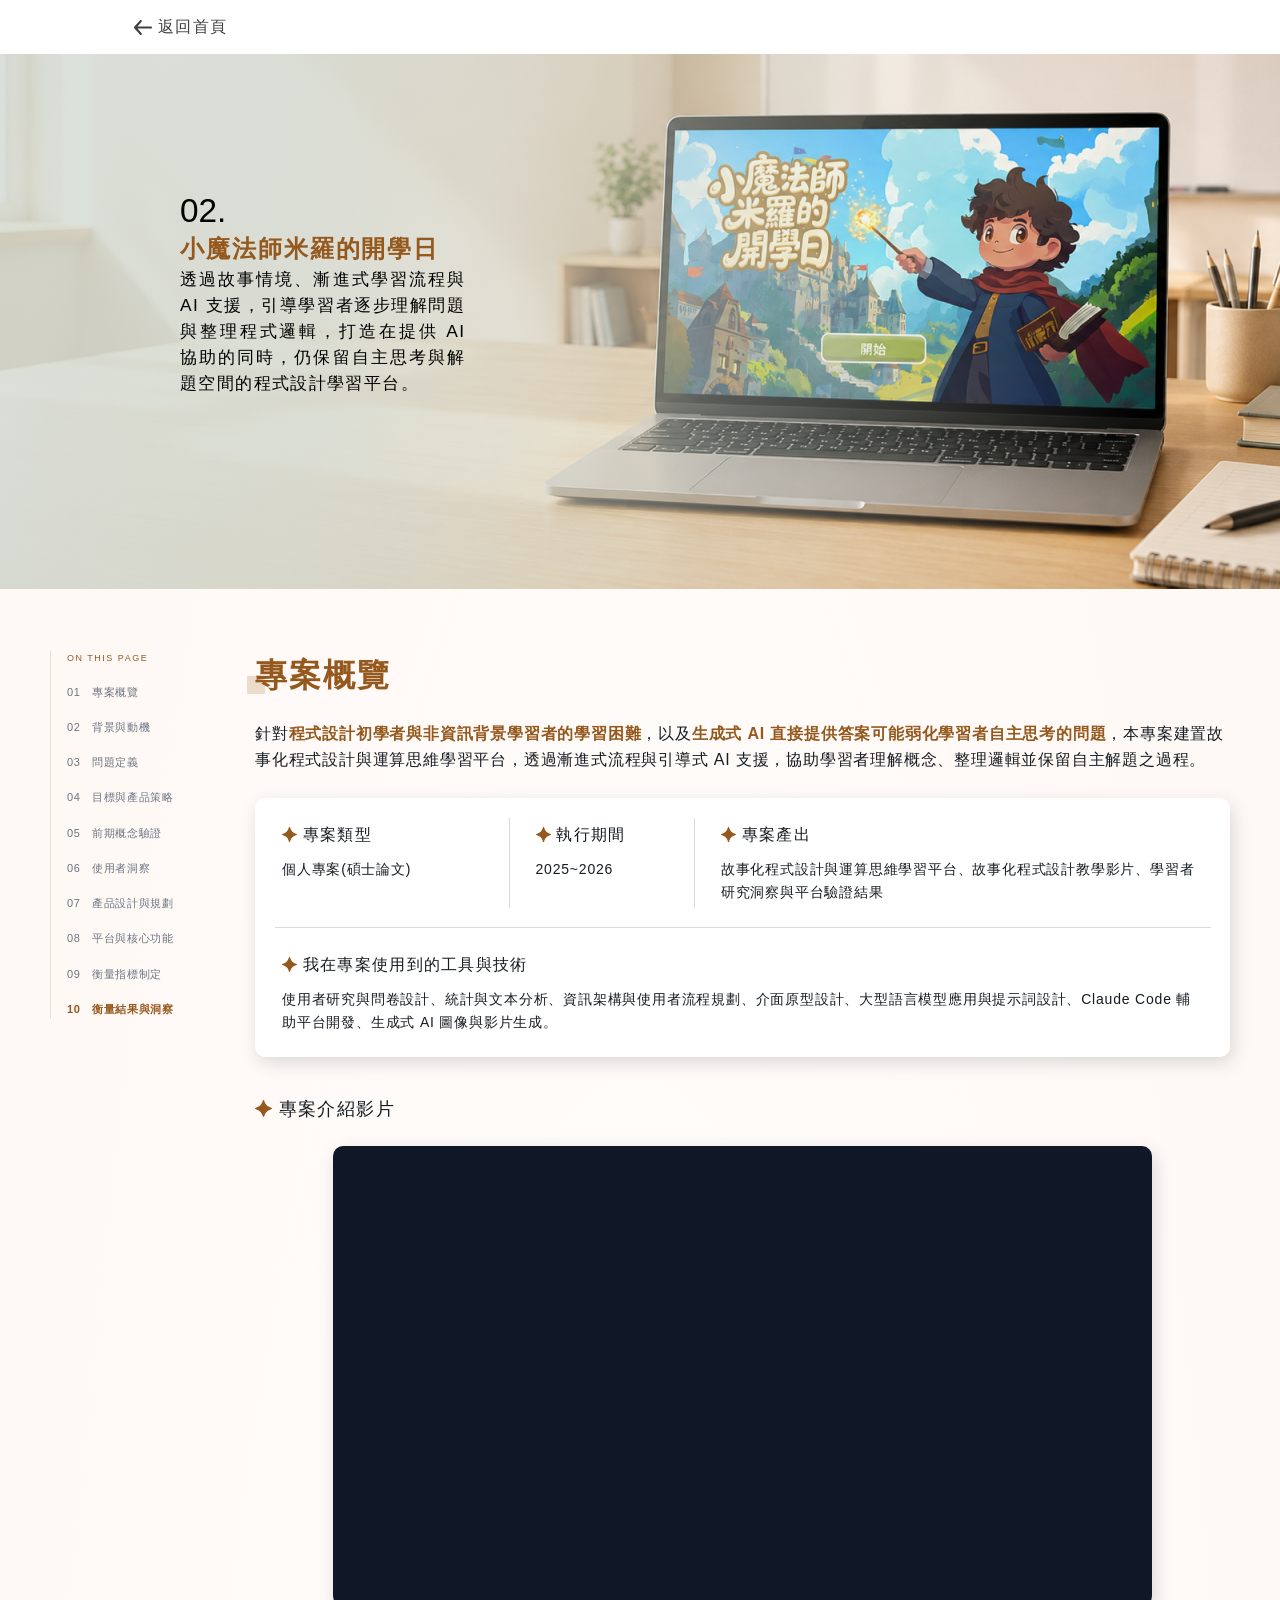
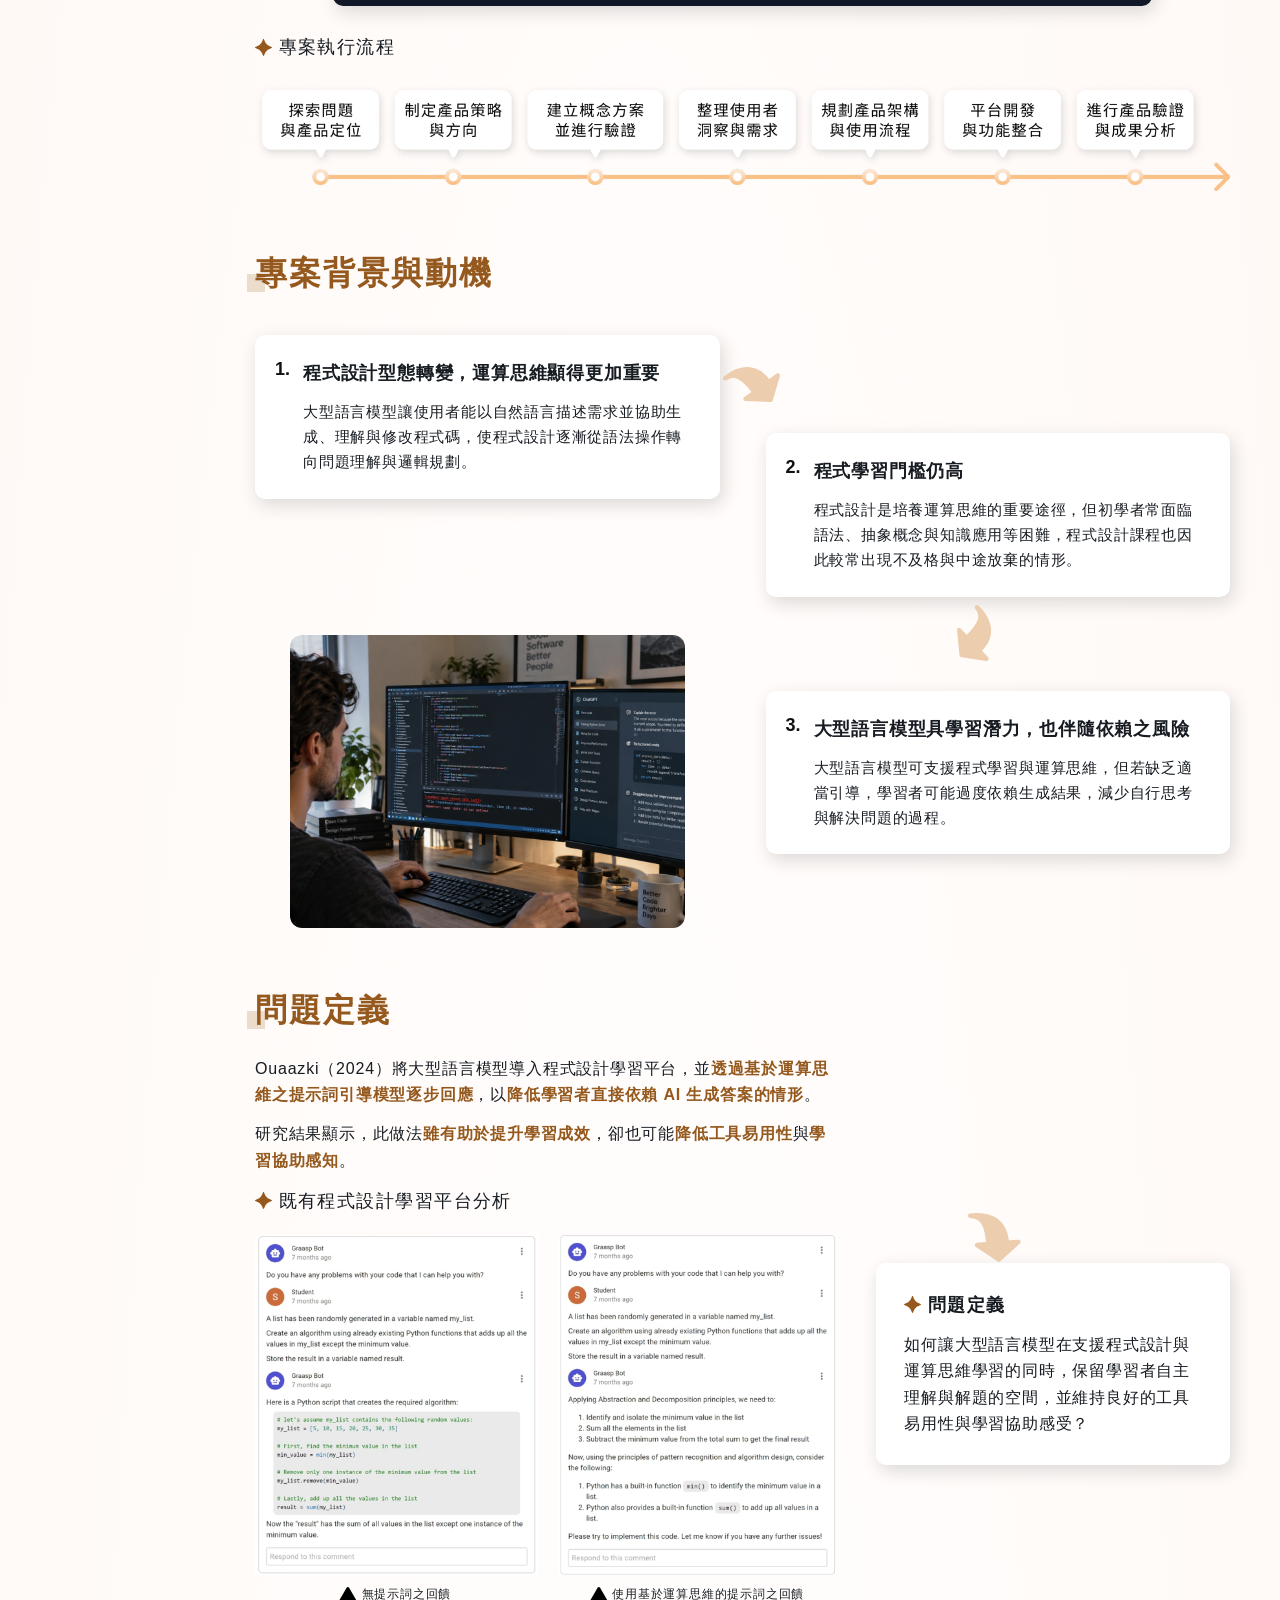
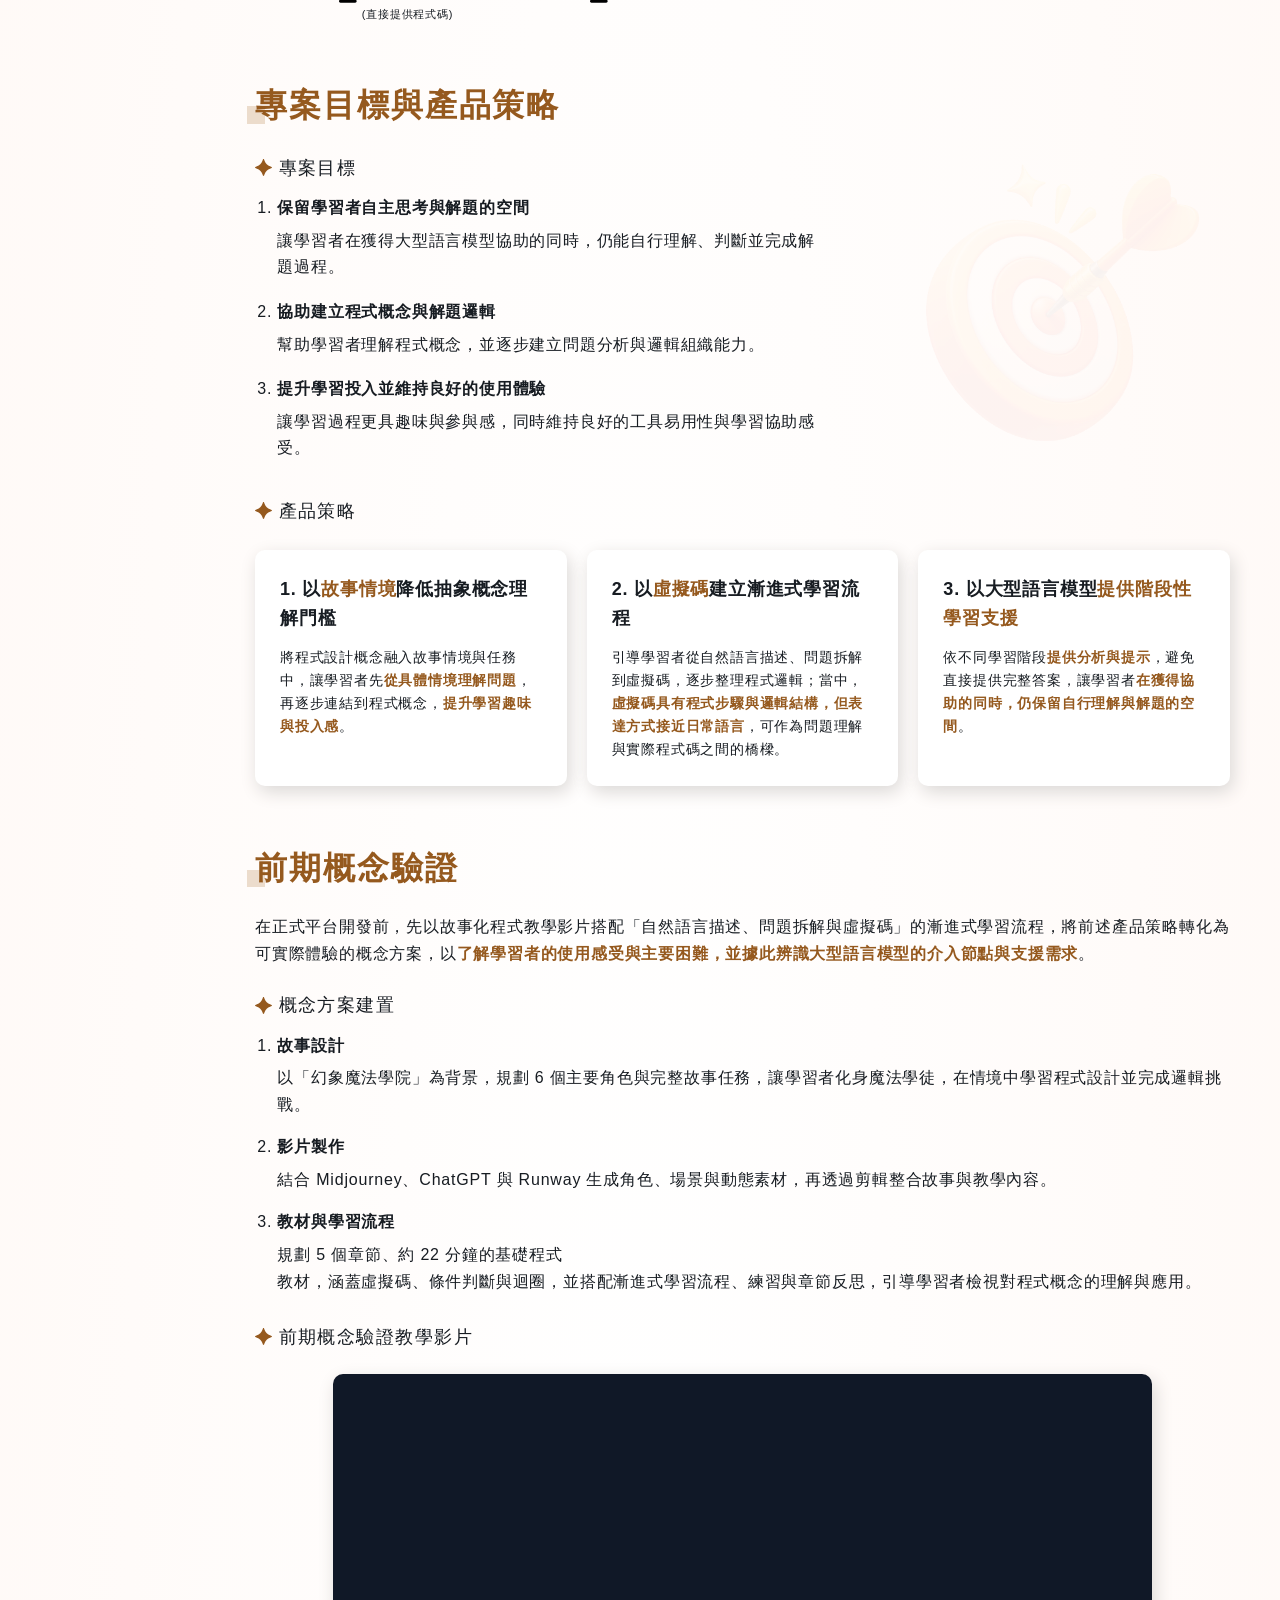
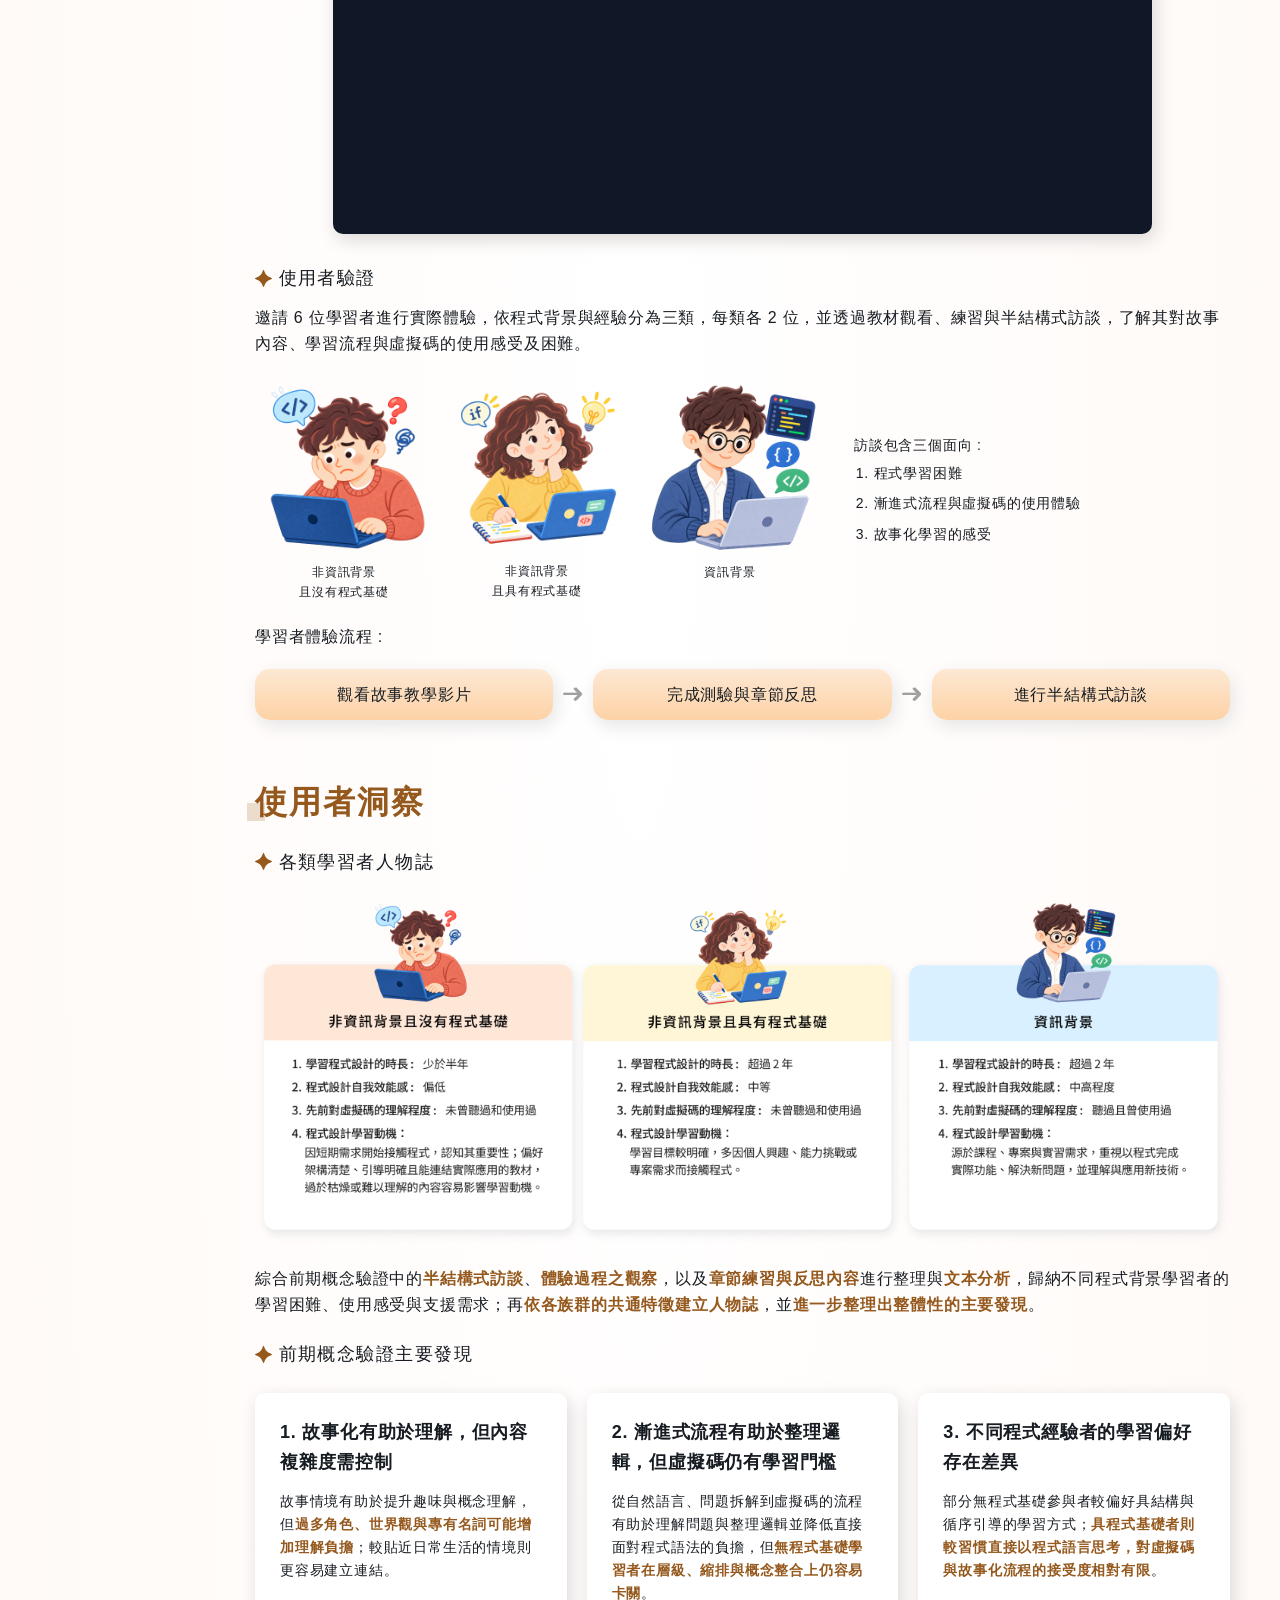
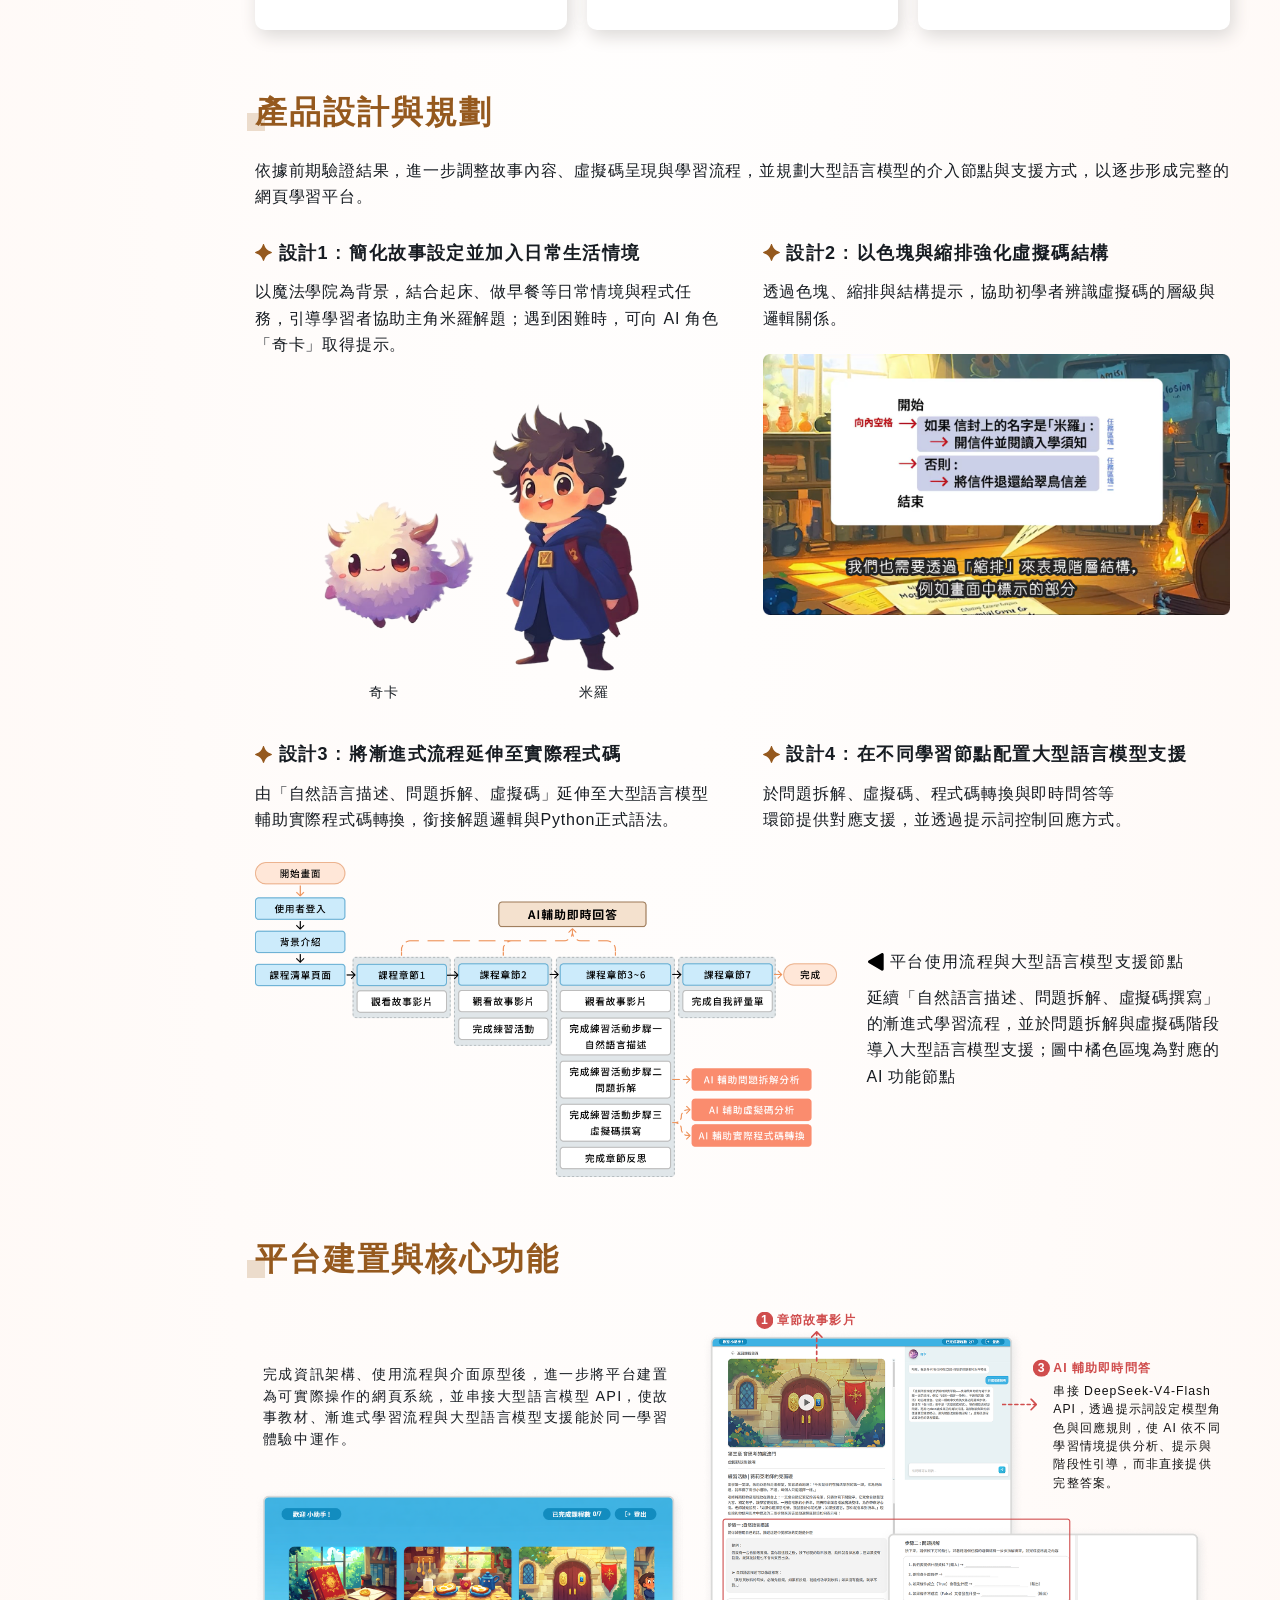
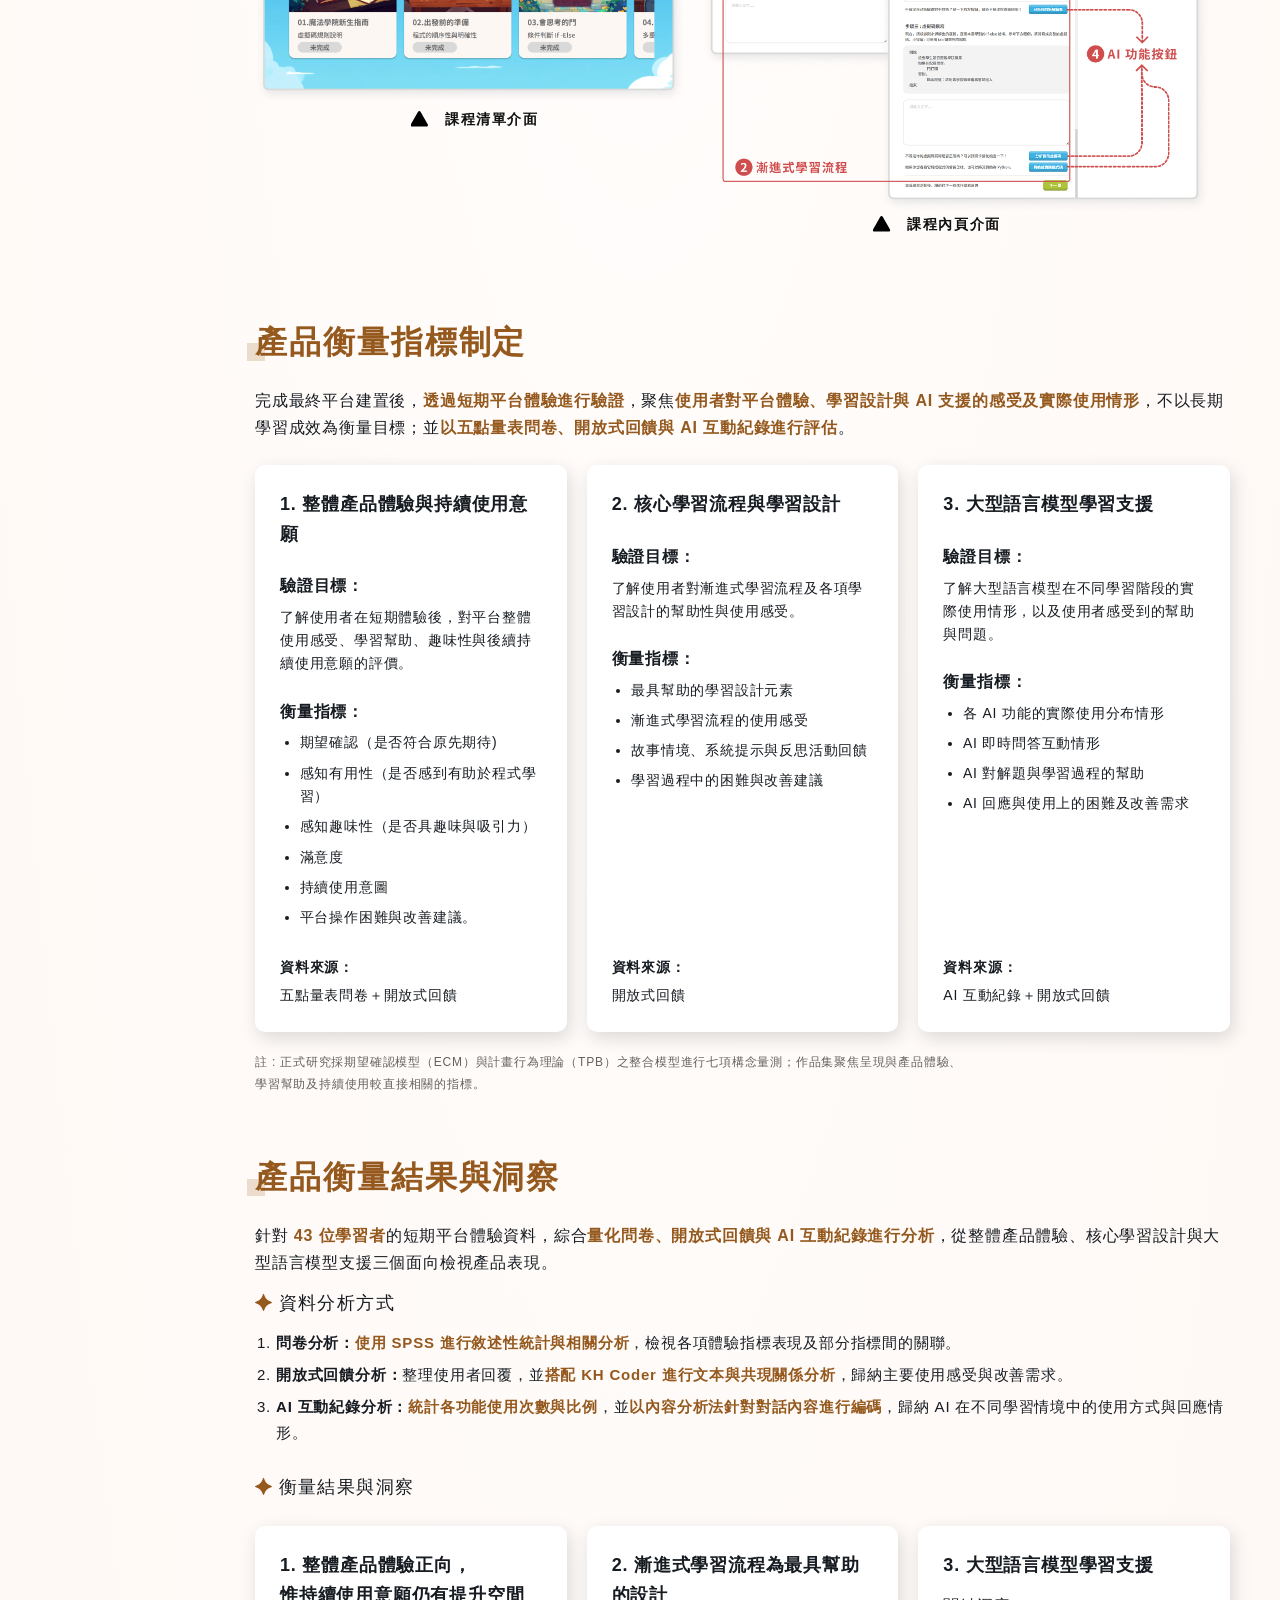
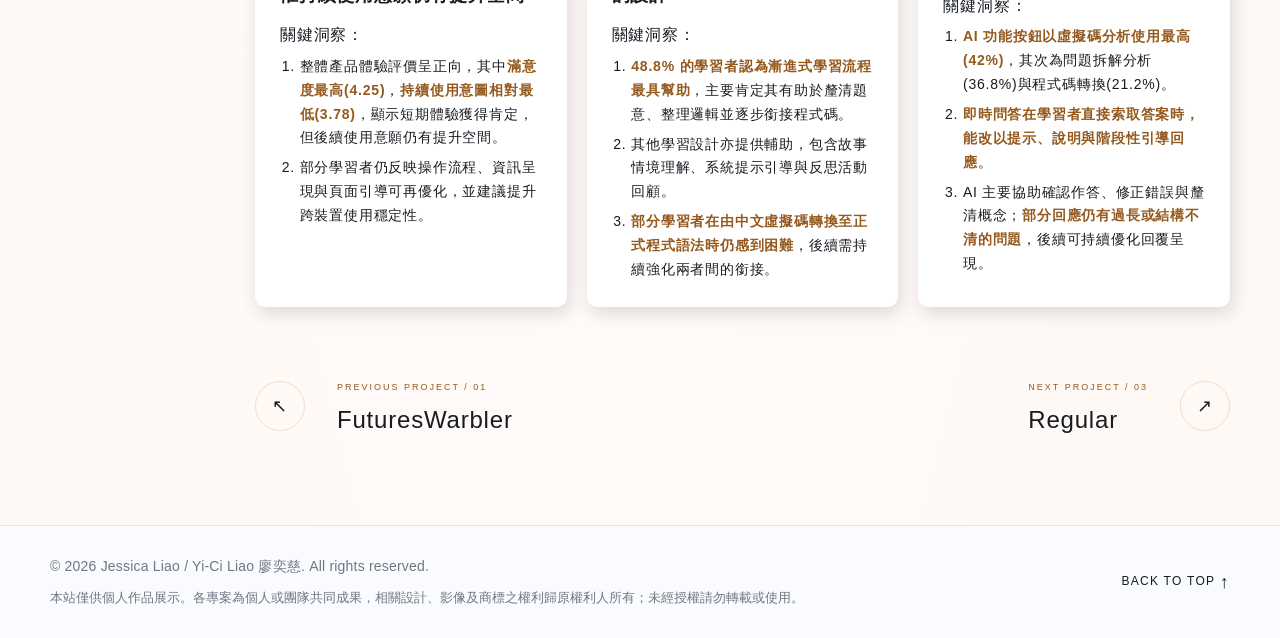
==== commit 0ab7cbe5: "revise the previous and next project's path" ====
--- a/project-ai.html
+++ b/project-ai.html
@@ -1 +1 @@
-<!doctype html><html lang="zh-Hant"><head><meta charset="utf-8"><meta name="viewport" content="width=device-width,initial-scale=1"><meta name="robots" content="noindex,nofollow"><meta name="description" content="透過故事情境、漸進式學習流程與 AI 支援，打造保留自主思考與解題空間的程式設計學習平台。"><meta name="theme-color" content="#fff9f6"><title>小魔法師米羅的開學日｜Jessica Liao</title><link rel="icon" href="favicon.svg?v=yc" type="image/svg+xml"><link rel="preload" as="image" href="assets/case-banners/milo-laptop.png"><link rel="stylesheet" href="style.css"><link rel="stylesheet" href="futures.css"><link rel="stylesheet" href="milo.css"><script defer src="site.js"></script><script defer src="futures.js"></script><link rel="stylesheet" href="case-header.css"><link rel="stylesheet" href="case-banners.css"></head><body id="top" class="case-page milo fw-page mc-page"><a class="skip" href="#main">跳至主要內容</a><header class="case-header"><nav class="case-header-inner" aria-label="專案導覽"><a href="index.html#work"><span class="fw-icon case-back-icon" data-vector-fit="contain" aria-hidden="true"><img src="assets/futures-figma/imgVector2.svg" width="24" height="20" alt=""></span><span>返回首頁</span></a></nav><div class="progress" aria-hidden="true"></div></header><main id="main"><section class="case-cover milo fw-cover case-banner case-banner-milo" aria-labelledby="mc-project-name" data-design-node="3500:746"><div class="case-banner-canvas"><div class="case-banner-art" aria-hidden="true"><img class="case-banner-photo" data-design-node="3500:748" src="assets/case-banners/milo-laptop.png" width="1920" height="883" alt="" decoding="async"><div class="case-banner-gradient" data-design-node="3500:749"></div></div><div class="fw-cover-copy"><span class="case-banner-number" data-design-node="3500:794">02.</span><h1 id="mc-project-name" data-design-node="3500:750">小魔法師米羅的開學日</h1><p data-design-node="3500:751">透過故事情境、漸進式學習流程與 AI 支援，引導學習者逐步理解問題與整理程式邏輯，打造在提供 AI 協助的同時，仍保留自主思考與解題空間的程式設計學習平台。</p></div></div></section><div class="wrap case-layout fw-layout"><nav class="case-aside" aria-label="專案章節導覽"><small>ON THIS PAGE</small><a href="#overview">01　專案概覽</a><a href="#background">02　背景與動機</a><a href="#problem">03　問題定義</a><a href="#strategy">04　目標與產品策略</a><a href="#pilot">05　前期概念驗證</a><a href="#insights">06　使用者洞察</a><a href="#design">07　產品設計與規劃</a><a href="#platform">08　平台與核心功能</a><a href="#metrics">09　衡量指標制定</a><a href="#results">10　衡量結果與洞察</a></nav><div class="fw-content"><section class="fw-section case-section" id="overview"><h2 class="fw-heading" data-design-node="3416:3811">專案概覽</h2><p data-design-node="3416:3812" class="">針對<strong>程式設計初學者與非資訊背景學習者的學習困難</strong>，以及<strong>生成式 AI 直接提供答案可能弱化學習者自主思考的問題</strong>，本專案建置故事化程式設計與運算思維學習平台，透過漸進式流程與引導式 AI 支援，協助學習者理解概念、整理邏輯並保留自主解題之過程。</p><div class="fw-info mc-info"><div class="fw-info-top"><article><h3 class="fw-subheading"><span class="fw-icon" data-vector-fit="contain" aria-hidden="true"><img src="assets/milo-figma/info-icon.svg" width="26" height="26" alt="" class="" loading="lazy" decoding="async"></span>專案類型</h3><p data-design-node="3416:3831" class="">個人專案(碩士論文)</p></article><article><h3 class="fw-subheading"><span class="fw-icon" data-vector-fit="contain" aria-hidden="true"><img src="assets/milo-figma/info-icon.svg" width="26" height="26" alt="" class="" loading="lazy" decoding="async"></span>執行期間</h3><p data-design-node="3416:3822" class="">2025~2026</p></article><article><h3 class="fw-subheading"><span class="fw-icon" data-vector-fit="contain" aria-hidden="true"><img src="assets/milo-figma/info-icon.svg" width="26" height="26" alt="" class="" loading="lazy" decoding="async"></span>專案產出</h3><p data-design-node="3416:3827" class="">故事化程式設計與運算思維學習平台、故事化程式設計教學影片、學習者研究洞察與平台驗證結果</p></article><span class="fw-rule mc-info-v1" data-vector-fit="stretch" aria-hidden="true"><img src="assets/milo-figma/info-divider-one.svg" width="1" height="130" alt="" class="" loading="lazy" decoding="async"></span><span class="fw-rule mc-info-v2" data-vector-fit="stretch" aria-hidden="true"><img src="assets/milo-figma/info-divider-two.svg" width="1" height="130" alt="" class="" loading="lazy" decoding="async"></span></div><span class="fw-rule fw-info-h" data-vector-fit="stretch" aria-hidden="true"><img src="assets/milo-figma/info-divider-horizontal.svg" width="1553" height="1" alt="" class="" loading="lazy" decoding="async"></span><div class="mc-info-tools"><article><h3 class="fw-subheading"><span class="fw-icon" data-vector-fit="contain" aria-hidden="true"><img src="assets/milo-figma/info-icon.svg" width="26" height="26" alt="" class="" loading="lazy" decoding="async"></span>我在專案使用到的工具與技術</h3><p data-design-node="3416:3838" class="">使用者研究與問卷設計、統計與文本分析、資訊架構與使用者流程規劃、介面原型設計、大型語言模型應用與提示詞設計、Claude Code 輔助平台開發、生成式 AI 圖像與影片生成。</p></article></div></div><div class="fw-video" id="project-video" role="group" aria-labelledby="mc-video-title"><h3 class="fw-subheading" id="mc-video-title"><span class="fw-icon" data-vector-fit="contain" aria-hidden="true"><img src="assets/milo-figma/subheading.svg" width="26" height="26" alt="" class="" loading="lazy" decoding="async"></span>專案介紹影片</h3><div class="fw-video-player"><iframe width="960" height="540" src="https://www.youtube.com/embed/kuy1HU85ksU?rel=0&amp;playsinline=1" title="小魔法師米羅的開學日：平台介紹影片" loading="lazy" allow="accelerometer; autoplay; clipboard-write; encrypted-media; gyroscope; picture-in-picture; web-share" referrerpolicy="strict-origin-when-cross-origin" allowfullscreen></iframe></div></div><h3 class="fw-subheading"><span class="fw-icon" data-vector-fit="contain" aria-hidden="true"><img src="assets/milo-figma/subheading.svg" width="26" height="26" alt="" class="" loading="lazy" decoding="async"></span>專案執行流程</h3><figure class="mc-figure mc-process"><img src="assets/milo-figma/process.png" width="1676" height="183" alt="從問題探索到產品驗證的七個專案執行階段" class="" loading="lazy" decoding="async"></figure></section><section class="fw-section case-section" id="background"><h2 class="fw-heading" data-design-node="3416:3842">專案背景與動機</h2><div class="mc-background"><article class="mc-card mc-numbered mc-background-one"><span class="mc-number" aria-hidden="true">1</span><h3>程式設計型態轉變，運算思維顯得更加重要</h3><p data-design-node="3416:3846" class="">大型語言模型讓使用者能以自然語言描述需求並協助生成、理解與修改程式碼，使程式設計逐漸從語法操作轉向問題理解與邏輯規劃。</p></article><span class="mc-background-arrow-one mc-connector-arrow" data-vector-fit="contain" aria-hidden="true"><img src="assets/milo-figma/background-arrow-one.svg" width="67" height="42" alt="" class="" loading="lazy" decoding="async"></span><article class="mc-card mc-numbered mc-background-two"><span class="mc-number" aria-hidden="true">2</span><h3>程式學習門檻仍高</h3><p data-design-node="3416:3851" class="">程式設計是培養運算思維的重要途徑，但初學者常面臨語法、抽象概念與知識應用等困難，程式設計課程也因此較常出現不及格與中途放棄的情形。</p></article><span class="mc-background-arrow-two mc-connector-arrow" data-vector-fit="contain" aria-hidden="true"><img src="assets/milo-figma/background-arrow-two.svg" width="41" height="66" alt="" class="" loading="lazy" decoding="async"></span><figure class="mc-figure mc-background-image"><img src="assets/milo-figma/background-ai.png" width="586" height="435" alt="生成式 AI 輔助程式設計的情境" class="" loading="lazy" decoding="async"></figure><article class="mc-card mc-numbered mc-background-three"><span class="mc-number" aria-hidden="true">3</span><h3>大型語言模型具學習潛力，也伴隨依賴之風險</h3><p data-design-node="3416:3857" class="">大型語言模型可支援程式學習與運算思維，但若缺乏適當引導，學習者可能過度依賴生成結果，減少自行思考與解決問題的過程。</p></article></div></section><section class="fw-section case-section" id="problem"><h2 class="fw-heading" data-design-node="3416:3863">問題定義</h2><div class="mc-problem-grid"><div><p data-design-node="3416:3864" class="">Ouaazki（2024）將大型語言模型導入程式設計學習平台，並<strong>透過基於運算思維之提示詞引導模型逐步回應</strong>，以<strong>降低學習者直接依賴 AI 生成答案的情形</strong>。</p><p data-design-node="3416:3865" class="">研究結果顯示，此做法<strong>雖有助於提升學習成效</strong>，卻也可能<strong>降低工具易用性</strong>與<strong>學習協助感知</strong>。</p><h3 class="fw-subheading"><span class="fw-icon" data-vector-fit="contain" aria-hidden="true"><img src="assets/milo-figma/subheading.svg" width="26" height="26" alt="" class="" loading="lazy" decoding="async"></span>既有程式設計學習平台分析</h3><div class="mc-comparison"><figure class="mc-figure "><img src="assets/milo-figma/reference-direct.png" width="438" height="526" alt="無提示詞之回饋" class="" loading="lazy" decoding="async"><figcaption class="case-caption"><span class="fw-icon case-arrow" data-vector-fit="contain" aria-hidden="true"><img src="assets/milo-figma/caption-arrow.svg" width="37" height="33" alt="" class="" loading="lazy" decoding="async"></span><span class="case-caption-text">無提示詞之回饋<small>(直接提供程式碼)</small></span></figcaption></figure><figure class="mc-figure "><img src="assets/milo-figma/reference-guided.png" width="429" height="525" alt="使用基於運算思維的提示詞之回饋" class="" loading="lazy" decoding="async"><figcaption class="case-caption"><span class="fw-icon case-arrow" data-vector-fit="contain" aria-hidden="true"><img src="assets/milo-figma/caption-arrow.svg" width="37" height="33" alt="" class="" loading="lazy" decoding="async"></span><span class="case-caption-text">使用基於運算思維的提示詞之回饋</span></figcaption></figure></div></div><div class="mc-question-wrap"><span class="mc-problem-arrow mc-connector-arrow" data-vector-fit="contain" aria-hidden="true"><img src="assets/milo-figma/problem-arrow.svg" width="63" height="58" alt="" class="" loading="lazy" decoding="async"></span><article class="mc-card mc-question"><h3 class="fw-subheading"><span class="fw-icon" data-vector-fit="contain" aria-hidden="true"><img src="assets/milo-figma/subheading.svg" width="26" height="26" alt="" class="" loading="lazy" decoding="async"></span>問題定義</h3><p data-design-node="3416:3880" class="">如何讓大型語言模型在支援程式設計與運算思維學習的同時，保留學習者自主理解與解題的空間，並維持良好的工具易用性與學習協助感受？</p></article></div></div></section><section class="fw-section case-section" id="strategy"><h2 class="fw-heading" data-design-node="3416:3889">專案目標與產品策略</h2><div class="mc-strategy-intro"><div><h3 class="fw-subheading"><span class="fw-icon" data-vector-fit="contain" aria-hidden="true"><img src="assets/milo-figma/subheading.svg" width="26" height="26" alt="" class="" loading="lazy" decoding="async"></span>專案目標</h3><ol class="mc-goal-list"><li><h4>保留學習者自主思考與解題的空間</h4><p data-design-node="3416:3898" class="">讓學習者在獲得大型語言模型協助的同時，仍能自行理解、判斷並完成解題過程。</p></li><li><h4>協助建立程式概念與解題邏輯</h4><p data-design-node="3416:3901" class="">幫助學習者理解程式概念，並逐步建立問題分析與邏輯組織能力。</p></li><li><h4>提升學習投入並維持良好的使用體驗</h4><p data-design-node="3416:3904" class="">讓學習過程更具趣味與參與感，同時維持良好的工具易用性與學習協助感受。</p></li></ol></div><figure class="mc-figure mc-strategy-art"><img src="assets/milo-figma/strategy-art.png" width="515" height="515" alt="小魔法師米羅與 AI 學習夥伴" class="" loading="lazy" decoding="async"></figure></div><h3 class="fw-subheading"><span class="fw-icon" data-vector-fit="contain" aria-hidden="true"><img src="assets/milo-figma/subheading.svg" width="26" height="26" alt="" class="" loading="lazy" decoding="async"></span>產品策略</h3><div class="mc-grid-three"><article class="mc-card mc-inline-numbered "><h3>1. 以<strong>故事情境</strong>降低抽象概念理解門檻</h3><p data-design-node="3416:3910" class="">將程式設計概念融入故事情境與任務中，讓學習者先<strong>從具體情境理解問題</strong>，再逐步連結到程式概念，<strong>提升學習趣味與投入感</strong>。</p></article><article class="mc-card mc-inline-numbered "><h3>2. 以<strong>虛擬碼</strong>建立漸進式學習流程</h3><p data-design-node="3416:3917" class="">引導學習者從自然語言描述、問題拆解到虛擬碼，逐步整理程式邏輯；當中，<strong>虛擬碼具有程式步驟與邏輯結構，但表達方式接近日常語言</strong>，可作為問題理解與實際程式碼之間的橋樑。</p></article><article class="mc-card mc-inline-numbered "><h3>3. 以大型語言模型<strong>提供階段性學習支援</strong></h3><p data-design-node="3416:3924" class="">依不同學習階段<strong>提供分析與提示</strong>，避免直接提供完整答案，讓學習者<strong>在獲得協助的同時，仍保留自行理解與解題的空間</strong>。</p></article></div></section><section class="fw-section case-section" id="pilot"><h2 class="fw-heading" data-design-node="3416:3930">前期概念驗證</h2><p data-design-node="3416:3931" class="">在正式平台開發前，先以故事化程式教學影片搭配「自然語言描述、問題拆解與虛擬碼」的漸進式學習流程，將前述產品策略轉化為可實際體驗的概念方案，以<strong>了解學習者的使用感受與主要困難，並據此辨識大型語言模型的介入節點與支援需求</strong>。</p><div class="mc-pilot-concept"><div><h3 class="fw-subheading"><span class="fw-icon" data-vector-fit="contain" aria-hidden="true"><img src="assets/milo-figma/subheading.svg" width="26" height="26" alt="" class="" loading="lazy" decoding="async"></span>概念方案建置</h3><ol class="mc-pilot-copy"><li><h4>故事設計</h4><p data-design-node="3416:3965" class="">以「幻象魔法學院」為背景，規劃 6 個主要角色與完整故事任務，讓學習者化身魔法學徒，在情境中學習程式設計並完成邏輯挑戰。</p></li><li><h4>影片製作</h4><p data-design-node="3416:3968" class="">結合 Midjourney、ChatGPT 與 Runway 生成角色、場景與動態素材，再透過剪輯整合故事與教學內容。</p></li><li><h4>教材與學習流程</h4><p data-design-node="3416:3970" class="">規劃 5 個章節、約 22 分鐘的基礎程式<br>教材，涵蓋虛擬碼、條件判斷與迴圈，並搭配漸進式學習流程、練習與章節反思，引導學習者檢視對程式概念的理解與應用。</p></li></ol></div><div class="mc-pilot-video" role="group" aria-labelledby="mc-pilot-video-title"><h3 class="fw-subheading" id="mc-pilot-video-title"><span class="fw-icon" data-vector-fit="contain" aria-hidden="true"><img src="assets/milo-figma/subheading.svg" width="26" height="26" alt="" class="" loading="lazy" decoding="async"></span>前期概念驗證教學影片</h3><div class="fw-video-player"><iframe width="840" height="473" src="https://www.youtube.com/embed/yC0b0Y78xTw?rel=0&amp;playsinline=1" title="前期概念驗證之完整教學影片：幻象魔法學院" loading="lazy" allow="accelerometer; autoplay; clipboard-write; encrypted-media; gyroscope; picture-in-picture; web-share" referrerpolicy="strict-origin-when-cross-origin" allowfullscreen></iframe></div></div></div><h3 class="fw-subheading"><span class="fw-icon" data-vector-fit="contain" aria-hidden="true"><img src="assets/milo-figma/subheading.svg" width="26" height="26" alt="" class="" loading="lazy" decoding="async"></span>使用者驗證</h3><p data-design-node="3416:3955" class="">邀請 6 位學習者進行實際體驗，依程式背景與經驗分為三類，每類各 2 位，並透過教材觀看、練習與半結構式訪談，了解其對故事內容、學習流程與虛擬碼的使用感受及困難。</p><div class="mc-pilot-validation"><div class="mc-learners"><figure><img src="assets/milo-figma/learner-beginner.png" width="206" height="206" alt="非資訊背景且沒有程式基礎" class="" loading="lazy" decoding="async"><figcaption>非資訊背景<br>且沒有程式基礎</figcaption></figure><figure><img src="assets/milo-figma/learner-intermediate.png" width="207" height="206" alt="非資訊背景且具有程式基礎" class="" loading="lazy" decoding="async"><figcaption>非資訊背景<br>且具有程式基礎</figcaption></figure><figure><img src="assets/milo-figma/learner-programmer.png" width="206" height="206" alt="資訊背景" class="" loading="lazy" decoding="async"><figcaption>資訊背景</figcaption></figure></div><div><h4>訪談包含三個面向 :</h4><ol><li>程式學習困難</li><li>漸進式流程與虛擬碼的使用體驗</li><li>故事化學習的感受</li></ol></div></div><h4 class="mc-flow-label">學習者體驗流程 :</h4><ol class="mc-experience-flow"><li><span class="mc-card mc-experience-step">觀看故事教學影片</span><span class="mc-flow-arrow case-arrow" data-vector-fit="contain" aria-hidden="true"><img src="assets/milo-figma/experience-arrow.svg" width="53" height="37" alt="" class="" loading="lazy" decoding="async"></span></li><li><span class="mc-card mc-experience-step">完成測驗與章節反思</span><span class="mc-flow-arrow case-arrow" data-vector-fit="contain" aria-hidden="true"><img src="assets/milo-figma/experience-arrow.svg" width="53" height="37" alt="" class="" loading="lazy" decoding="async"></span></li><li><span class="mc-card mc-experience-step">進行半結構式訪談</span></li></ol></section><section class="fw-section case-section" id="insights"><h2 class="fw-heading" data-design-node="3416:4023">使用者洞察</h2><h3 class="fw-subheading"><span class="fw-icon" data-vector-fit="contain" aria-hidden="true"><img src="assets/milo-figma/subheading.svg" width="26" height="26" alt="" class="" loading="lazy" decoding="async"></span>各類學習者人物誌</h3><figure class="mc-figure "><img src="assets/milo-figma/pilot-personas.png" width="1286" height="455" alt="依程式經驗與學習背景整理的三類學習者人物誌" class="" loading="lazy" decoding="async"></figure><p data-design-node="3416:4041" class="">綜合前期概念驗證中的<strong>半結構式訪談</strong>、<strong>體驗過程之觀察</strong>，以及<strong>章節練習與反思內容</strong>進行整理與<strong>文本分析</strong>，歸納不同程式背景學習者的學習困難、使用感受與支援需求；再<strong>依各族群的共通特徵建立人物誌</strong>，並<strong>進一步整理出整體性的主要發現</strong>。</p><h3 class="fw-subheading"><span class="fw-icon" data-vector-fit="contain" aria-hidden="true"><img src="assets/milo-figma/subheading.svg" width="26" height="26" alt="" class="" loading="lazy" decoding="async"></span>前期概念驗證主要發現</h3><div class="mc-grid-three"><article class="mc-card mc-inline-numbered "><h3>1. 故事化有助於理解，但內容複雜度需控制</h3><p data-design-node="3416:4029" class="">故事情境有助於提升趣味與概念理解，但<strong>過多角色、世界觀與專有名詞可能增加理解負擔</strong>；較貼近日常生活的情境則更容易建立連結。</p></article><article class="mc-card mc-inline-numbered "><h3>2. 漸進式流程有助於整理邏輯，但虛擬碼仍有學習門檻</h3><p data-design-node="3416:4034" class="">從自然語言、問題拆解到虛擬碼的流程有助於理解問題與整理邏輯並降低直接面對程式語法的負擔，但<strong>無程式基礎學習者在層級、縮排與概念整合上仍容易卡關</strong>。</p></article><article class="mc-card mc-inline-numbered "><h3>3. 不同程式經驗者的學習偏好存在差異</h3><p data-design-node="3416:4039" class="">部分無程式基礎參與者較偏好具結構與循序引導的學習方式；<strong>具程式基礎者則較習慣直接以程式語言思考，對虛擬碼與故事化流程的接受度相對有限</strong>。</p></article></div></section><section class="fw-section case-section" id="design"><h2 class="fw-heading" data-design-node="3416:4058">產品設計與規劃</h2><p data-design-node="3416:4059" class="">依據前期驗證結果，進一步調整故事內容、虛擬碼呈現與學習流程，並規劃大型語言模型的介入節點與支援方式，以逐步形成完整的網頁學習平台。</p><div class="mc-design-pair"><article><h3 class="fw-subheading"><span class="fw-icon" data-vector-fit="contain" aria-hidden="true"><img src="assets/milo-figma/subheading.svg" width="26" height="26" alt="" class="" loading="lazy" decoding="async"></span>設計1 : 簡化故事設定並加入日常生活情境</h3><p data-design-node="3416:4061" class="">以魔法學院為背景，結合起床、做早餐等日常情境與程式任務，引導學習者協助主角米羅解題；遇到困難時，可向 AI 角色「奇卡」取得提示。</p><figure class="mc-figure mc-characters"><img src="assets/milo-figma/characters.png" width="649" height="464" alt="AI 角色奇卡與主角米羅" class="" loading="lazy" decoding="async"><figcaption><span>奇卡</span><span>米羅</span></figcaption></figure></article><article><h3 class="fw-subheading"><span class="fw-icon" data-vector-fit="contain" aria-hidden="true"><img src="assets/milo-figma/subheading.svg" width="26" height="26" alt="" class="" loading="lazy" decoding="async"></span>設計2 : 以色塊與縮排強化虛擬碼結構</h3><p data-design-node="3416:4066" class="">透過色塊、縮排與結構提示，協助初學者辨識虛擬碼的層級與邏輯關係。</p><figure class="mc-figure "><img src="assets/milo-figma/pseudocode.png" width="637" height="355" alt="以色塊與縮排呈現虛擬碼的結構" class="" loading="lazy" decoding="async"></figure></article></div><div class="mc-design-pair mc-design-copy"><article><h3 class="fw-subheading"><span class="fw-icon" data-vector-fit="contain" aria-hidden="true"><img src="assets/milo-figma/subheading.svg" width="26" height="26" alt="" class="" loading="lazy" decoding="async"></span>設計3 : 將漸進式流程延伸至實際程式碼</h3><p data-design-node="3416:4076" class="">由「自然語言描述、問題拆解、虛擬碼」延伸至大型語言模型輔助實際程式碼轉換，銜接解題邏輯與Python正式語法。</p></article><article><h3 class="fw-subheading"><span class="fw-icon" data-vector-fit="contain" aria-hidden="true"><img src="assets/milo-figma/subheading.svg" width="26" height="26" alt="" class="" loading="lazy" decoding="async"></span>設計4 : 在不同學習節點配置大型語言模型支援</h3><p data-design-node="3416:4081" class="">於問題拆解、虛擬碼、程式碼轉換與即時問答等<br>環節提供對應支援，並透過提示詞控制回應方式。</p></article></div><div class="mc-architecture"><figure class="mc-figure "><img src="assets/milo-figma/architecture.png" width="1067" height="579" alt="平台使用流程與生成式 AI 支援節點" class="" loading="lazy" decoding="async"></figure><div><h3 class="fw-subheading case-caption"><span class="fw-icon case-arrow" data-vector-fit="contain" aria-hidden="true"><img src="assets/milo-figma/architecture-arrow.svg" width="33" height="37" alt="" class="" loading="lazy" decoding="async"></span><span class="case-caption-text">平台使用流程與大型語言模型支援節點</span></h3><p data-design-node="3416:4090" class="">延續「自然語言描述、問題拆解、虛擬碼撰寫」的漸進式學習流程，並於問題拆解與虛擬碼階段導入大型語言模型支援；圖中橘色區塊為對應的 AI 功能節點</p></div></div></section><section class="fw-section case-section" id="platform"><h2 class="fw-heading" data-design-node="3416:4095">平台建置與核心功能</h2><div class="mc-platform-scroll"><div class="fw-diagram-stage" data-canvas-width="1755" data-canvas-height="990"><div class="fw-diagram-canvas mc-platform-canvas" style="width:1755px;height:990px"><div class="mc-platform-intro" style="left:14px;top:96px;width:734px"><p data-design-node="3416:4096" class="">完成資訊架構、使用流程與介面原型後，進一步將平台建置為可實際操作的網頁系統，並串接大型語言模型 API，使故事教材、漸進式學習流程與大型語言模型支援能於同一學習體驗中運作。</p></div><div class="fw-slot" data-design-node="3416:4097" style="left:-1.5px;top:321.5px;width:777px;height:387px"><img src="assets/milo-figma/course-list.png" width="777" height="387" alt="課程清單介面" class="fw-slot-image" loading="lazy" decoding="async"></div><div class="fw-slot mc-platform-lesson" data-design-node="3416:4104" style="left:804.5px;top:35.5px;width:914px;height:869px"><img src="assets/milo-figma/platform-lesson-annotated.png" width="914" height="869" alt="課程內頁介面，包含故事影片、AI 問答區，以及已標示的說明 2 漸進式學習流程和說明 4 AI 功能按鈕" class="fw-slot-image" loading="lazy" decoding="async"></div><span class="fw-slot mc-vector-slot mc-platform-connector" data-design-node="3416:4125" style="left:999.95px;top:38.24px;width:23px;height:56px" data-vector-fit="contain" aria-hidden="true"><img src="assets/milo-figma/platform-story-connector.svg" width="23" height="56" alt="" loading="lazy" decoding="async"></span><span class="fw-slot mc-vector-slot mc-platform-connector" data-design-node="3416:4126" style="left:1344.05px;top:158.79px;width:64px;height:23px" data-vector-fit="contain" aria-hidden="true"><img src="assets/milo-figma/platform-chat-connector.svg" width="64" height="23" alt="" loading="lazy" decoding="async"></span><p class="fw-diagram-text" data-design-node="3416:4099" style="left:342.064px;top:717.000px;white-space:nowrap;font-size:26px;color:#111;font-weight:700;letter-spacing:2.08px">課程清單介面</p><p class="fw-diagram-text" data-design-node="3416:4102" style="left:1173.936px;top:906.000px;white-space:nowrap;font-size:26px;color:#111;font-weight:700;letter-spacing:2.08px">課程內頁介面</p><p class="fw-diagram-text" data-design-node="3416:4116" style="left:939.000px;top:2.000px;white-space:nowrap;font-size:22px;color:#d04d4d;font-weight:700;letter-spacing:1.76px">章節故事影片</p><p class="fw-diagram-text" data-design-node="3416:4119" style="left:911.000px;top:2.000px;white-space:nowrap;font-size:22px;color:#fff;font-weight:700;letter-spacing:1.76px">1</p><p class="fw-diagram-text" data-design-node="3416:4121" style="left:1437.000px;top:88.000px;white-space:nowrap;font-size:22px;color:#d04d4d;font-weight:700;letter-spacing:1.76px">AI 輔助即時問答</p><p class="fw-diagram-text" data-design-node="3416:4124" style="left:1409.000px;top:88.000px;white-space:nowrap;font-size:22px;color:#fff;font-weight:700;letter-spacing:1.76px">3</p><p class="fw-diagram-text" data-design-node="3416:4127" style="left:1437.000px;top:129.000px;width:306px;font-size:22px;color:#111;font-weight:400;letter-spacing:1.76px">串接 DeepSeek-V4-Flash API，透過提示詞設定模型角色與回應規則，使 AI 依不同學習情境提供分析、提示與階段性引導，而非直接提供完整答案。</p><span class="fw-slot mc-vector-slot" style="left:902.000px;top:3.000px;width:31px;height:31px" data-vector-fit="contain" aria-hidden="true"><img src="assets/milo-figma/number-disc.svg" width="31" height="31" alt="" class="" loading="lazy" decoding="async"></span><span class="fw-slot mc-vector-slot" style="left:1400.000px;top:89.000px;width:31px;height:31px" data-vector-fit="contain" aria-hidden="true"><img src="assets/milo-figma/number-disc.svg" width="31" height="31" alt="" class="" loading="lazy" decoding="async"></span><span class="fw-slot mc-vector-slot case-arrow" style="left:280.064px;top:713.000px;width:47px;height:47px" data-vector-fit="contain" aria-hidden="true" data-caption-for="3416:4099"><img src="assets/milo-figma/course-arrow.svg" width="37" height="33" alt="" class="" loading="lazy" decoding="async"></span><span class="fw-slot mc-vector-slot case-arrow" style="left:1111.936px;top:902.000px;width:47px;height:47px" data-vector-fit="contain" aria-hidden="true" data-caption-for="3416:4102"><img src="assets/milo-figma/course-arrow.svg" width="37" height="33" alt="" class="" loading="lazy" decoding="async"></span></div></div></div></section><section class="fw-section case-section" id="metrics"><h2 class="fw-heading" data-design-node="3416:4136">產品衡量指標制定</h2><p data-design-node="3416:4137" class="">完成最終平台建置後，<strong>透過短期平台體驗進行驗證</strong>，聚焦<strong>使用者對平台體驗、學習設計與 AI 支援的感受及實際使用情形</strong>，不以長期學習成效為衡量目標；並<strong>以五點量表問卷、開放式回饋與 AI 互動紀錄進行評估</strong>。</p><div class="mc-grid-three mc-metrics"><article class="mc-card mc-inline-numbered"><h3>1. 整體產品體驗與持續使用意願</h3><h4>驗證目標：</h4><p data-design-node="3416:4146" class="">了解使用者在短期體驗後，對平台整體使用感受、學習幫助、趣味性與後續持續使用意願的評價。</p><h4>衡量指標：</h4><ul><li>期望確認（是否符合原先期待)</li><li>感知有用性（是否感到有助於程式學習）</li><li>感知趣味性（是否具趣味與吸引力）</li><li>滿意度</li><li>持續使用意圖</li><li>平台操作困難與改善建議。</li></ul><div class="mc-metric-source"><h4>資料來源：</h4><p data-design-node="3416:4149" class="">五點量表問卷＋開放式回饋</p></div></article><article class="mc-card mc-inline-numbered"><h3>2. 核心學習流程與學習設計</h3><h4>驗證目標：</h4><p data-design-node="3416:4157" class="">了解使用者對漸進式學習流程及各項學習設計的幫助性與使用感受。</p><h4>衡量指標：</h4><ul><li>最具幫助的學習設計元素</li><li>漸進式學習流程的使用感受</li><li>故事情境、系統提示與反思活動回饋</li><li>學習過程中的困難與改善建議</li></ul><div class="mc-metric-source"><h4>資料來源：</h4><p data-design-node="3416:4160" class="">開放式回饋</p></div></article><article class="mc-card mc-inline-numbered"><h3>3. 大型語言模型學習支援</h3><h4>驗證目標：</h4><p data-design-node="3416:4168" class="">了解大型語言模型在不同學習階段的實際使用情形，以及使用者感受到的幫助與問題。</p><h4>衡量指標：</h4><ul><li>各 AI 功能的實際使用分布情形</li><li>AI 即時問答互動情形</li><li>AI 對解題與學習過程的幫助</li><li>AI 回應與使用上的困難及改善需求</li></ul><div class="mc-metric-source"><h4>資料來源：</h4><p data-design-node="3416:4171" class="">AI 互動紀錄＋開放式回饋</p></div></article></div><p data-design-node="3416:4141" class="mc-note">註 : 正式研究採期望確認模型（ECM）與計畫行為理論（TPB）之整合模型進行七項構念量測；作品集聚焦呈現與產品體驗、<br>學習幫助及持續使用較直接相關的指標。</p></section><section class="fw-section case-section" id="results"><h2 class="fw-heading" data-design-node="3416:4182">產品衡量結果與洞察</h2><p data-design-node="3416:4183" class="">針對 <strong>43 位學習者</strong>的短期平台體驗資料，綜合<strong>量化問卷、開放式回饋與 AI 互動紀錄進行分析</strong>，從整體產品體驗、核心學習設計與大型語言模型支援三個面向檢視產品表現。</p><h3 class="fw-subheading"><span class="fw-icon" data-vector-fit="contain" aria-hidden="true"><img src="assets/milo-figma/subheading.svg" width="26" height="26" alt="" class="" loading="lazy" decoding="async"></span>資料分析方式</h3><ol class="mc-analysis"><li><span>問卷分析：</span><strong>使用 SPSS 進行敘述性統計與相關分析</strong>，檢視各項體驗指標表現及部分指標間的關聯。 </li><li><span>開放式回饋分析：</span>整理使用者回覆，並<strong>搭配 KH Coder 進行文本與共現關係分析</strong>，歸納主要使用感受與改善需求。</li><li><span>AI 互動紀錄分析：</span><strong>統計各功能使用次數與比例</strong>，並<strong>以內容分析法針對對話內容進行編碼</strong>，歸納 AI 在不同學習情境中的使用方式與回應情形。</li></ol><h3 class="fw-subheading"><span class="fw-icon" data-vector-fit="contain" aria-hidden="true"><img src="assets/milo-figma/subheading.svg" width="26" height="26" alt="" class="" loading="lazy" decoding="async"></span>衡量結果與洞察</h3><div class="mc-grid-three mc-results"><article class="mc-card mc-inline-numbered"><h3>1. 整體產品體驗正向，<br>惟持續使用意願仍有提升空間</h3><h4>關鍵洞察：</h4><ol><li>整體產品體驗評價呈正向，其中<strong>滿意度最高(4.25)</strong>，<strong>持續使用意圖相對最低(3.78)</strong>，顯示短期體驗獲得肯定，但後續使用意願仍有提升空間。</li><li>部分學習者仍反映操作流程、資訊呈現與頁面引導可再優化，並建議提升跨裝置使用穩定性。</li></ol></article><article class="mc-card mc-inline-numbered"><h3>2. 漸進式學習流程為最具幫助的設計</h3><h4>關鍵洞察：</h4><ol><li> <strong>48.8% 的學習者認為漸進式學習流程最具幫助</strong>，主要肯定其有助於釐清題意、整理邏輯並逐步銜接程式碼。</li><li>其他學習設計亦提供輔助，包含故事情境理解、系統提示引導與反思活動回顧。</li><li><strong>部分學習者在由中文虛擬碼轉換至正式程式語法時仍感到困難</strong>，後續需持續強化兩者間的銜接。</li></ol></article><article class="mc-card mc-inline-numbered"><h3>3. 大型語言模型學習支援</h3><h4>關鍵洞察：</h4><ol><li> <strong>AI 功能按鈕以虛擬碼分析使用最高(42%)</strong>，其次為問題拆解分析(36.8%)與程式碼轉換(21.2%)。</li><li><strong>即時問答在學習者直接索取答案時，能改以提示、說明與階段性引導回應</strong>。</li><li>AI 主要協助確認作答、修正錯誤與釐清概念；<strong>部分回應仍有過長或結構不清的問題</strong>，後續可持續優化回覆呈現。</li></ol></article></div></section><div class="end-nav"><a class="all-projects" href="index.html#work"><span class="case-arrow-glyph" aria-hidden="true">←</span> 全部專案</a><a class="next-project" href="project-regular.html"><div><small>NEXT PROJECT / 03</small><h2>Regular</h2></div><span class="case-arrow-glyph" aria-hidden="true">↗</span></a></div></div></div></main><footer class="site-footer"><div class="wrap footer-inner"><div><p>© <span data-year>2026</span> Jessica Liao / Yi-Ci Liao 廖奕慈. All rights reserved.</p><p>本站僅供個人作品展示。各專案為個人或團隊共同成果，相關設計、影像及商標之權利歸原權利人所有；未經授權請勿轉載或使用。</p></div><a href="#top">BACK TO TOP <span class="case-arrow-glyph" aria-hidden="true">↑</span></a></div></footer></body></html>+<!doctype html><html lang="zh-Hant"><head><meta charset="utf-8"><meta name="viewport" content="width=device-width,initial-scale=1"><meta name="robots" content="noindex,nofollow"><meta name="description" content="透過故事情境、漸進式學習流程與 AI 支援，打造保留自主思考與解題空間的程式設計學習平台。"><meta name="theme-color" content="#fff9f6"><title>小魔法師米羅的開學日｜Jessica Liao</title><link rel="icon" href="favicon.svg?v=yc" type="image/svg+xml"><link rel="preload" as="image" href="assets/case-banners/milo-laptop.png"><link rel="stylesheet" href="style.css"><link rel="stylesheet" href="futures.css"><link rel="stylesheet" href="milo.css"><script defer src="site.js"></script><script defer src="futures.js"></script><link rel="stylesheet" href="case-header.css"><link rel="stylesheet" href="case-banners.css"></head><body id="top" class="case-page milo fw-page mc-page"><a class="skip" href="#main">跳至主要內容</a><header class="case-header"><nav class="case-header-inner" aria-label="專案導覽"><a href="index.html#work"><span class="fw-icon case-back-icon" data-vector-fit="contain" aria-hidden="true"><img src="assets/futures-figma/imgVector2.svg" width="24" height="20" alt=""></span><span>返回首頁</span></a></nav><div class="progress" aria-hidden="true"></div></header><main id="main"><section class="case-cover milo fw-cover case-banner case-banner-milo" aria-labelledby="mc-project-name" data-design-node="3500:746"><div class="case-banner-canvas"><div class="case-banner-art" aria-hidden="true"><img class="case-banner-photo" data-design-node="3500:748" src="assets/case-banners/milo-laptop.png" width="1920" height="883" alt="" decoding="async"><div class="case-banner-gradient" data-design-node="3500:749"></div></div><div class="fw-cover-copy"><span class="case-banner-number" data-design-node="3500:794">02.</span><h1 id="mc-project-name" data-design-node="3500:750">小魔法師米羅的開學日</h1><p data-design-node="3500:751">透過故事情境、漸進式學習流程與 AI 支援，引導學習者逐步理解問題與整理程式邏輯，打造在提供 AI 協助的同時，仍保留自主思考與解題空間的程式設計學習平台。</p></div></div></section><div class="wrap case-layout fw-layout"><nav class="case-aside" aria-label="專案章節導覽"><small>ON THIS PAGE</small><a href="#overview">01　專案概覽</a><a href="#background">02　背景與動機</a><a href="#problem">03　問題定義</a><a href="#strategy">04　目標與產品策略</a><a href="#pilot">05　前期概念驗證</a><a href="#insights">06　使用者洞察</a><a href="#design">07　產品設計與規劃</a><a href="#platform">08　平台與核心功能</a><a href="#metrics">09　衡量指標制定</a><a href="#results">10　衡量結果與洞察</a></nav><div class="fw-content"><section class="fw-section case-section" id="overview"><h2 class="fw-heading" data-design-node="3416:3811">專案概覽</h2><p data-design-node="3416:3812" class="">針對<strong>程式設計初學者與非資訊背景學習者的學習困難</strong>，以及<strong>生成式 AI 直接提供答案可能弱化學習者自主思考的問題</strong>，本專案建置故事化程式設計與運算思維學習平台，透過漸進式流程與引導式 AI 支援，協助學習者理解概念、整理邏輯並保留自主解題之過程。</p><div class="fw-info mc-info"><div class="fw-info-top"><article><h3 class="fw-subheading"><span class="fw-icon" data-vector-fit="contain" aria-hidden="true"><img src="assets/milo-figma/info-icon.svg" width="26" height="26" alt="" class="" loading="lazy" decoding="async"></span>專案類型</h3><p data-design-node="3416:3831" class="">個人專案(碩士論文)</p></article><article><h3 class="fw-subheading"><span class="fw-icon" data-vector-fit="contain" aria-hidden="true"><img src="assets/milo-figma/info-icon.svg" width="26" height="26" alt="" class="" loading="lazy" decoding="async"></span>執行期間</h3><p data-design-node="3416:3822" class="">2025~2026</p></article><article><h3 class="fw-subheading"><span class="fw-icon" data-vector-fit="contain" aria-hidden="true"><img src="assets/milo-figma/info-icon.svg" width="26" height="26" alt="" class="" loading="lazy" decoding="async"></span>專案產出</h3><p data-design-node="3416:3827" class="">故事化程式設計與運算思維學習平台、故事化程式設計教學影片、學習者研究洞察與平台驗證結果</p></article><span class="fw-rule mc-info-v1" data-vector-fit="stretch" aria-hidden="true"><img src="assets/milo-figma/info-divider-one.svg" width="1" height="130" alt="" class="" loading="lazy" decoding="async"></span><span class="fw-rule mc-info-v2" data-vector-fit="stretch" aria-hidden="true"><img src="assets/milo-figma/info-divider-two.svg" width="1" height="130" alt="" class="" loading="lazy" decoding="async"></span></div><span class="fw-rule fw-info-h" data-vector-fit="stretch" aria-hidden="true"><img src="assets/milo-figma/info-divider-horizontal.svg" width="1553" height="1" alt="" class="" loading="lazy" decoding="async"></span><div class="mc-info-tools"><article><h3 class="fw-subheading"><span class="fw-icon" data-vector-fit="contain" aria-hidden="true"><img src="assets/milo-figma/info-icon.svg" width="26" height="26" alt="" class="" loading="lazy" decoding="async"></span>我在專案使用到的工具與技術</h3><p data-design-node="3416:3838" class="">使用者研究與問卷設計、統計與文本分析、資訊架構與使用者流程規劃、介面原型設計、大型語言模型應用與提示詞設計、Claude Code 輔助平台開發、生成式 AI 圖像與影片生成。</p></article></div></div><div class="fw-video" id="project-video" role="group" aria-labelledby="mc-video-title"><h3 class="fw-subheading" id="mc-video-title"><span class="fw-icon" data-vector-fit="contain" aria-hidden="true"><img src="assets/milo-figma/subheading.svg" width="26" height="26" alt="" class="" loading="lazy" decoding="async"></span>專案介紹影片</h3><div class="fw-video-player"><iframe width="960" height="540" src="https://www.youtube.com/embed/kuy1HU85ksU?rel=0&amp;playsinline=1" title="小魔法師米羅的開學日：平台介紹影片" loading="lazy" allow="accelerometer; autoplay; clipboard-write; encrypted-media; gyroscope; picture-in-picture; web-share" referrerpolicy="strict-origin-when-cross-origin" allowfullscreen></iframe></div></div><h3 class="fw-subheading"><span class="fw-icon" data-vector-fit="contain" aria-hidden="true"><img src="assets/milo-figma/subheading.svg" width="26" height="26" alt="" class="" loading="lazy" decoding="async"></span>專案執行流程</h3><figure class="mc-figure mc-process"><img src="assets/milo-figma/process.png" width="1676" height="183" alt="從問題探索到產品驗證的七個專案執行階段" class="" loading="lazy" decoding="async"></figure></section><section class="fw-section case-section" id="background"><h2 class="fw-heading" data-design-node="3416:3842">專案背景與動機</h2><div class="mc-background"><article class="mc-card mc-numbered mc-background-one"><span class="mc-number" aria-hidden="true">1</span><h3>程式設計型態轉變，運算思維顯得更加重要</h3><p data-design-node="3416:3846" class="">大型語言模型讓使用者能以自然語言描述需求並協助生成、理解與修改程式碼，使程式設計逐漸從語法操作轉向問題理解與邏輯規劃。</p></article><span class="mc-background-arrow-one mc-connector-arrow" data-vector-fit="contain" aria-hidden="true"><img src="assets/milo-figma/background-arrow-one.svg" width="67" height="42" alt="" class="" loading="lazy" decoding="async"></span><article class="mc-card mc-numbered mc-background-two"><span class="mc-number" aria-hidden="true">2</span><h3>程式學習門檻仍高</h3><p data-design-node="3416:3851" class="">程式設計是培養運算思維的重要途徑，但初學者常面臨語法、抽象概念與知識應用等困難，程式設計課程也因此較常出現不及格與中途放棄的情形。</p></article><span class="mc-background-arrow-two mc-connector-arrow" data-vector-fit="contain" aria-hidden="true"><img src="assets/milo-figma/background-arrow-two.svg" width="41" height="66" alt="" class="" loading="lazy" decoding="async"></span><figure class="mc-figure mc-background-image"><img src="assets/milo-figma/background-ai.png" width="586" height="435" alt="生成式 AI 輔助程式設計的情境" class="" loading="lazy" decoding="async"></figure><article class="mc-card mc-numbered mc-background-three"><span class="mc-number" aria-hidden="true">3</span><h3>大型語言模型具學習潛力，也伴隨依賴之風險</h3><p data-design-node="3416:3857" class="">大型語言模型可支援程式學習與運算思維，但若缺乏適當引導，學習者可能過度依賴生成結果，減少自行思考與解決問題的過程。</p></article></div></section><section class="fw-section case-section" id="problem"><h2 class="fw-heading" data-design-node="3416:3863">問題定義</h2><div class="mc-problem-grid"><div><p data-design-node="3416:3864" class="">Ouaazki（2024）將大型語言模型導入程式設計學習平台，並<strong>透過基於運算思維之提示詞引導模型逐步回應</strong>，以<strong>降低學習者直接依賴 AI 生成答案的情形</strong>。</p><p data-design-node="3416:3865" class="">研究結果顯示，此做法<strong>雖有助於提升學習成效</strong>，卻也可能<strong>降低工具易用性</strong>與<strong>學習協助感知</strong>。</p><h3 class="fw-subheading"><span class="fw-icon" data-vector-fit="contain" aria-hidden="true"><img src="assets/milo-figma/subheading.svg" width="26" height="26" alt="" class="" loading="lazy" decoding="async"></span>既有程式設計學習平台分析</h3><div class="mc-comparison"><figure class="mc-figure "><img src="assets/milo-figma/reference-direct.png" width="438" height="526" alt="無提示詞之回饋" class="" loading="lazy" decoding="async"><figcaption class="case-caption"><span class="fw-icon case-arrow" data-vector-fit="contain" aria-hidden="true"><img src="assets/milo-figma/caption-arrow.svg" width="37" height="33" alt="" class="" loading="lazy" decoding="async"></span><span class="case-caption-text">無提示詞之回饋<small>(直接提供程式碼)</small></span></figcaption></figure><figure class="mc-figure "><img src="assets/milo-figma/reference-guided.png" width="429" height="525" alt="使用基於運算思維的提示詞之回饋" class="" loading="lazy" decoding="async"><figcaption class="case-caption"><span class="fw-icon case-arrow" data-vector-fit="contain" aria-hidden="true"><img src="assets/milo-figma/caption-arrow.svg" width="37" height="33" alt="" class="" loading="lazy" decoding="async"></span><span class="case-caption-text">使用基於運算思維的提示詞之回饋</span></figcaption></figure></div></div><div class="mc-question-wrap"><span class="mc-problem-arrow mc-connector-arrow" data-vector-fit="contain" aria-hidden="true"><img src="assets/milo-figma/problem-arrow.svg" width="63" height="58" alt="" class="" loading="lazy" decoding="async"></span><article class="mc-card mc-question"><h3 class="fw-subheading"><span class="fw-icon" data-vector-fit="contain" aria-hidden="true"><img src="assets/milo-figma/subheading.svg" width="26" height="26" alt="" class="" loading="lazy" decoding="async"></span>問題定義</h3><p data-design-node="3416:3880" class="">如何讓大型語言模型在支援程式設計與運算思維學習的同時，保留學習者自主理解與解題的空間，並維持良好的工具易用性與學習協助感受？</p></article></div></div></section><section class="fw-section case-section" id="strategy"><h2 class="fw-heading" data-design-node="3416:3889">專案目標與產品策略</h2><div class="mc-strategy-intro"><div><h3 class="fw-subheading"><span class="fw-icon" data-vector-fit="contain" aria-hidden="true"><img src="assets/milo-figma/subheading.svg" width="26" height="26" alt="" class="" loading="lazy" decoding="async"></span>專案目標</h3><ol class="mc-goal-list"><li><h4>保留學習者自主思考與解題的空間</h4><p data-design-node="3416:3898" class="">讓學習者在獲得大型語言模型協助的同時，仍能自行理解、判斷並完成解題過程。</p></li><li><h4>協助建立程式概念與解題邏輯</h4><p data-design-node="3416:3901" class="">幫助學習者理解程式概念，並逐步建立問題分析與邏輯組織能力。</p></li><li><h4>提升學習投入並維持良好的使用體驗</h4><p data-design-node="3416:3904" class="">讓學習過程更具趣味與參與感，同時維持良好的工具易用性與學習協助感受。</p></li></ol></div><figure class="mc-figure mc-strategy-art"><img src="assets/milo-figma/strategy-art.png" width="515" height="515" alt="小魔法師米羅與 AI 學習夥伴" class="" loading="lazy" decoding="async"></figure></div><h3 class="fw-subheading"><span class="fw-icon" data-vector-fit="contain" aria-hidden="true"><img src="assets/milo-figma/subheading.svg" width="26" height="26" alt="" class="" loading="lazy" decoding="async"></span>產品策略</h3><div class="mc-grid-three"><article class="mc-card mc-inline-numbered "><h3>1. 以<strong>故事情境</strong>降低抽象概念理解門檻</h3><p data-design-node="3416:3910" class="">將程式設計概念融入故事情境與任務中，讓學習者先<strong>從具體情境理解問題</strong>，再逐步連結到程式概念，<strong>提升學習趣味與投入感</strong>。</p></article><article class="mc-card mc-inline-numbered "><h3>2. 以<strong>虛擬碼</strong>建立漸進式學習流程</h3><p data-design-node="3416:3917" class="">引導學習者從自然語言描述、問題拆解到虛擬碼，逐步整理程式邏輯；當中，<strong>虛擬碼具有程式步驟與邏輯結構，但表達方式接近日常語言</strong>，可作為問題理解與實際程式碼之間的橋樑。</p></article><article class="mc-card mc-inline-numbered "><h3>3. 以大型語言模型<strong>提供階段性學習支援</strong></h3><p data-design-node="3416:3924" class="">依不同學習階段<strong>提供分析與提示</strong>，避免直接提供完整答案，讓學習者<strong>在獲得協助的同時，仍保留自行理解與解題的空間</strong>。</p></article></div></section><section class="fw-section case-section" id="pilot"><h2 class="fw-heading" data-design-node="3416:3930">前期概念驗證</h2><p data-design-node="3416:3931" class="">在正式平台開發前，先以故事化程式教學影片搭配「自然語言描述、問題拆解與虛擬碼」的漸進式學習流程，將前述產品策略轉化為可實際體驗的概念方案，以<strong>了解學習者的使用感受與主要困難，並據此辨識大型語言模型的介入節點與支援需求</strong>。</p><div class="mc-pilot-concept"><div><h3 class="fw-subheading"><span class="fw-icon" data-vector-fit="contain" aria-hidden="true"><img src="assets/milo-figma/subheading.svg" width="26" height="26" alt="" class="" loading="lazy" decoding="async"></span>概念方案建置</h3><ol class="mc-pilot-copy"><li><h4>故事設計</h4><p data-design-node="3416:3965" class="">以「幻象魔法學院」為背景，規劃 6 個主要角色與完整故事任務，讓學習者化身魔法學徒，在情境中學習程式設計並完成邏輯挑戰。</p></li><li><h4>影片製作</h4><p data-design-node="3416:3968" class="">結合 Midjourney、ChatGPT 與 Runway 生成角色、場景與動態素材，再透過剪輯整合故事與教學內容。</p></li><li><h4>教材與學習流程</h4><p data-design-node="3416:3970" class="">規劃 5 個章節、約 22 分鐘的基礎程式<br>教材，涵蓋虛擬碼、條件判斷與迴圈，並搭配漸進式學習流程、練習與章節反思，引導學習者檢視對程式概念的理解與應用。</p></li></ol></div><div class="mc-pilot-video" role="group" aria-labelledby="mc-pilot-video-title"><h3 class="fw-subheading" id="mc-pilot-video-title"><span class="fw-icon" data-vector-fit="contain" aria-hidden="true"><img src="assets/milo-figma/subheading.svg" width="26" height="26" alt="" class="" loading="lazy" decoding="async"></span>前期概念驗證教學影片</h3><div class="fw-video-player"><iframe width="840" height="473" src="https://www.youtube.com/embed/yC0b0Y78xTw?rel=0&amp;playsinline=1" title="前期概念驗證之完整教學影片：幻象魔法學院" loading="lazy" allow="accelerometer; autoplay; clipboard-write; encrypted-media; gyroscope; picture-in-picture; web-share" referrerpolicy="strict-origin-when-cross-origin" allowfullscreen></iframe></div></div></div><h3 class="fw-subheading"><span class="fw-icon" data-vector-fit="contain" aria-hidden="true"><img src="assets/milo-figma/subheading.svg" width="26" height="26" alt="" class="" loading="lazy" decoding="async"></span>使用者驗證</h3><p data-design-node="3416:3955" class="">邀請 6 位學習者進行實際體驗，依程式背景與經驗分為三類，每類各 2 位，並透過教材觀看、練習與半結構式訪談，了解其對故事內容、學習流程與虛擬碼的使用感受及困難。</p><div class="mc-pilot-validation"><div class="mc-learners"><figure><img src="assets/milo-figma/learner-beginner.png" width="206" height="206" alt="非資訊背景且沒有程式基礎" class="" loading="lazy" decoding="async"><figcaption>非資訊背景<br>且沒有程式基礎</figcaption></figure><figure><img src="assets/milo-figma/learner-intermediate.png" width="207" height="206" alt="非資訊背景且具有程式基礎" class="" loading="lazy" decoding="async"><figcaption>非資訊背景<br>且具有程式基礎</figcaption></figure><figure><img src="assets/milo-figma/learner-programmer.png" width="206" height="206" alt="資訊背景" class="" loading="lazy" decoding="async"><figcaption>資訊背景</figcaption></figure></div><div><h4>訪談包含三個面向 :</h4><ol><li>程式學習困難</li><li>漸進式流程與虛擬碼的使用體驗</li><li>故事化學習的感受</li></ol></div></div><h4 class="mc-flow-label">學習者體驗流程 :</h4><ol class="mc-experience-flow"><li><span class="mc-card mc-experience-step">觀看故事教學影片</span><span class="mc-flow-arrow case-arrow" data-vector-fit="contain" aria-hidden="true"><img src="assets/milo-figma/experience-arrow.svg" width="53" height="37" alt="" class="" loading="lazy" decoding="async"></span></li><li><span class="mc-card mc-experience-step">完成測驗與章節反思</span><span class="mc-flow-arrow case-arrow" data-vector-fit="contain" aria-hidden="true"><img src="assets/milo-figma/experience-arrow.svg" width="53" height="37" alt="" class="" loading="lazy" decoding="async"></span></li><li><span class="mc-card mc-experience-step">進行半結構式訪談</span></li></ol></section><section class="fw-section case-section" id="insights"><h2 class="fw-heading" data-design-node="3416:4023">使用者洞察</h2><h3 class="fw-subheading"><span class="fw-icon" data-vector-fit="contain" aria-hidden="true"><img src="assets/milo-figma/subheading.svg" width="26" height="26" alt="" class="" loading="lazy" decoding="async"></span>各類學習者人物誌</h3><figure class="mc-figure "><img src="assets/milo-figma/pilot-personas.png" width="1286" height="455" alt="依程式經驗與學習背景整理的三類學習者人物誌" class="" loading="lazy" decoding="async"></figure><p data-design-node="3416:4041" class="">綜合前期概念驗證中的<strong>半結構式訪談</strong>、<strong>體驗過程之觀察</strong>，以及<strong>章節練習與反思內容</strong>進行整理與<strong>文本分析</strong>，歸納不同程式背景學習者的學習困難、使用感受與支援需求；再<strong>依各族群的共通特徵建立人物誌</strong>，並<strong>進一步整理出整體性的主要發現</strong>。</p><h3 class="fw-subheading"><span class="fw-icon" data-vector-fit="contain" aria-hidden="true"><img src="assets/milo-figma/subheading.svg" width="26" height="26" alt="" class="" loading="lazy" decoding="async"></span>前期概念驗證主要發現</h3><div class="mc-grid-three"><article class="mc-card mc-inline-numbered "><h3>1. 故事化有助於理解，但內容複雜度需控制</h3><p data-design-node="3416:4029" class="">故事情境有助於提升趣味與概念理解，但<strong>過多角色、世界觀與專有名詞可能增加理解負擔</strong>；較貼近日常生活的情境則更容易建立連結。</p></article><article class="mc-card mc-inline-numbered "><h3>2. 漸進式流程有助於整理邏輯，但虛擬碼仍有學習門檻</h3><p data-design-node="3416:4034" class="">從自然語言、問題拆解到虛擬碼的流程有助於理解問題與整理邏輯並降低直接面對程式語法的負擔，但<strong>無程式基礎學習者在層級、縮排與概念整合上仍容易卡關</strong>。</p></article><article class="mc-card mc-inline-numbered "><h3>3. 不同程式經驗者的學習偏好存在差異</h3><p data-design-node="3416:4039" class="">部分無程式基礎參與者較偏好具結構與循序引導的學習方式；<strong>具程式基礎者則較習慣直接以程式語言思考，對虛擬碼與故事化流程的接受度相對有限</strong>。</p></article></div></section><section class="fw-section case-section" id="design"><h2 class="fw-heading" data-design-node="3416:4058">產品設計與規劃</h2><p data-design-node="3416:4059" class="">依據前期驗證結果，進一步調整故事內容、虛擬碼呈現與學習流程，並規劃大型語言模型的介入節點與支援方式，以逐步形成完整的網頁學習平台。</p><div class="mc-design-pair"><article><h3 class="fw-subheading"><span class="fw-icon" data-vector-fit="contain" aria-hidden="true"><img src="assets/milo-figma/subheading.svg" width="26" height="26" alt="" class="" loading="lazy" decoding="async"></span>設計1 : 簡化故事設定並加入日常生活情境</h3><p data-design-node="3416:4061" class="">以魔法學院為背景，結合起床、做早餐等日常情境與程式任務，引導學習者協助主角米羅解題；遇到困難時，可向 AI 角色「奇卡」取得提示。</p><figure class="mc-figure mc-characters"><img src="assets/milo-figma/characters.png" width="649" height="464" alt="AI 角色奇卡與主角米羅" class="" loading="lazy" decoding="async"><figcaption><span>奇卡</span><span>米羅</span></figcaption></figure></article><article><h3 class="fw-subheading"><span class="fw-icon" data-vector-fit="contain" aria-hidden="true"><img src="assets/milo-figma/subheading.svg" width="26" height="26" alt="" class="" loading="lazy" decoding="async"></span>設計2 : 以色塊與縮排強化虛擬碼結構</h3><p data-design-node="3416:4066" class="">透過色塊、縮排與結構提示，協助初學者辨識虛擬碼的層級與邏輯關係。</p><figure class="mc-figure "><img src="assets/milo-figma/pseudocode.png" width="637" height="355" alt="以色塊與縮排呈現虛擬碼的結構" class="" loading="lazy" decoding="async"></figure></article></div><div class="mc-design-pair mc-design-copy"><article><h3 class="fw-subheading"><span class="fw-icon" data-vector-fit="contain" aria-hidden="true"><img src="assets/milo-figma/subheading.svg" width="26" height="26" alt="" class="" loading="lazy" decoding="async"></span>設計3 : 將漸進式流程延伸至實際程式碼</h3><p data-design-node="3416:4076" class="">由「自然語言描述、問題拆解、虛擬碼」延伸至大型語言模型輔助實際程式碼轉換，銜接解題邏輯與Python正式語法。</p></article><article><h3 class="fw-subheading"><span class="fw-icon" data-vector-fit="contain" aria-hidden="true"><img src="assets/milo-figma/subheading.svg" width="26" height="26" alt="" class="" loading="lazy" decoding="async"></span>設計4 : 在不同學習節點配置大型語言模型支援</h3><p data-design-node="3416:4081" class="">於問題拆解、虛擬碼、程式碼轉換與即時問答等<br>環節提供對應支援，並透過提示詞控制回應方式。</p></article></div><div class="mc-architecture"><figure class="mc-figure "><img src="assets/milo-figma/architecture.png" width="1067" height="579" alt="平台使用流程與生成式 AI 支援節點" class="" loading="lazy" decoding="async"></figure><div><h3 class="fw-subheading case-caption"><span class="fw-icon case-arrow" data-vector-fit="contain" aria-hidden="true"><img src="assets/milo-figma/architecture-arrow.svg" width="33" height="37" alt="" class="" loading="lazy" decoding="async"></span><span class="case-caption-text">平台使用流程與大型語言模型支援節點</span></h3><p data-design-node="3416:4090" class="">延續「自然語言描述、問題拆解、虛擬碼撰寫」的漸進式學習流程，並於問題拆解與虛擬碼階段導入大型語言模型支援；圖中橘色區塊為對應的 AI 功能節點</p></div></div></section><section class="fw-section case-section" id="platform"><h2 class="fw-heading" data-design-node="3416:4095">平台建置與核心功能</h2><div class="mc-platform-scroll"><div class="fw-diagram-stage" data-canvas-width="1755" data-canvas-height="990"><div class="fw-diagram-canvas mc-platform-canvas" style="width:1755px;height:990px"><div class="mc-platform-intro" style="left:14px;top:96px;width:734px"><p data-design-node="3416:4096" class="">完成資訊架構、使用流程與介面原型後，進一步將平台建置為可實際操作的網頁系統，並串接大型語言模型 API，使故事教材、漸進式學習流程與大型語言模型支援能於同一學習體驗中運作。</p></div><div class="fw-slot" data-design-node="3416:4097" style="left:-1.5px;top:321.5px;width:777px;height:387px"><img src="assets/milo-figma/course-list.png" width="777" height="387" alt="課程清單介面" class="fw-slot-image" loading="lazy" decoding="async"></div><div class="fw-slot mc-platform-lesson" data-design-node="3416:4104" style="left:804.5px;top:35.5px;width:914px;height:869px"><img src="assets/milo-figma/platform-lesson-annotated.png" width="914" height="869" alt="課程內頁介面，包含故事影片、AI 問答區，以及已標示的說明 2 漸進式學習流程和說明 4 AI 功能按鈕" class="fw-slot-image" loading="lazy" decoding="async"></div><span class="fw-slot mc-vector-slot mc-platform-connector" data-design-node="3416:4125" style="left:999.95px;top:38.24px;width:23px;height:56px" data-vector-fit="contain" aria-hidden="true"><img src="assets/milo-figma/platform-story-connector.svg" width="23" height="56" alt="" loading="lazy" decoding="async"></span><span class="fw-slot mc-vector-slot mc-platform-connector" data-design-node="3416:4126" style="left:1344.05px;top:158.79px;width:64px;height:23px" data-vector-fit="contain" aria-hidden="true"><img src="assets/milo-figma/platform-chat-connector.svg" width="64" height="23" alt="" loading="lazy" decoding="async"></span><p class="fw-diagram-text" data-design-node="3416:4099" style="left:342.064px;top:717.000px;white-space:nowrap;font-size:26px;color:#111;font-weight:700;letter-spacing:2.08px">課程清單介面</p><p class="fw-diagram-text" data-design-node="3416:4102" style="left:1173.936px;top:906.000px;white-space:nowrap;font-size:26px;color:#111;font-weight:700;letter-spacing:2.08px">課程內頁介面</p><p class="fw-diagram-text" data-design-node="3416:4116" style="left:939.000px;top:2.000px;white-space:nowrap;font-size:22px;color:#d04d4d;font-weight:700;letter-spacing:1.76px">章節故事影片</p><p class="fw-diagram-text" data-design-node="3416:4119" style="left:911.000px;top:2.000px;white-space:nowrap;font-size:22px;color:#fff;font-weight:700;letter-spacing:1.76px">1</p><p class="fw-diagram-text" data-design-node="3416:4121" style="left:1437.000px;top:88.000px;white-space:nowrap;font-size:22px;color:#d04d4d;font-weight:700;letter-spacing:1.76px">AI 輔助即時問答</p><p class="fw-diagram-text" data-design-node="3416:4124" style="left:1409.000px;top:88.000px;white-space:nowrap;font-size:22px;color:#fff;font-weight:700;letter-spacing:1.76px">3</p><p class="fw-diagram-text" data-design-node="3416:4127" style="left:1437.000px;top:129.000px;width:306px;font-size:22px;color:#111;font-weight:400;letter-spacing:1.76px">串接 DeepSeek-V4-Flash API，透過提示詞設定模型角色與回應規則，使 AI 依不同學習情境提供分析、提示與階段性引導，而非直接提供完整答案。</p><span class="fw-slot mc-vector-slot" style="left:902.000px;top:3.000px;width:31px;height:31px" data-vector-fit="contain" aria-hidden="true"><img src="assets/milo-figma/number-disc.svg" width="31" height="31" alt="" class="" loading="lazy" decoding="async"></span><span class="fw-slot mc-vector-slot" style="left:1400.000px;top:89.000px;width:31px;height:31px" data-vector-fit="contain" aria-hidden="true"><img src="assets/milo-figma/number-disc.svg" width="31" height="31" alt="" class="" loading="lazy" decoding="async"></span><span class="fw-slot mc-vector-slot case-arrow" style="left:280.064px;top:713.000px;width:47px;height:47px" data-vector-fit="contain" aria-hidden="true" data-caption-for="3416:4099"><img src="assets/milo-figma/course-arrow.svg" width="37" height="33" alt="" class="" loading="lazy" decoding="async"></span><span class="fw-slot mc-vector-slot case-arrow" style="left:1111.936px;top:902.000px;width:47px;height:47px" data-vector-fit="contain" aria-hidden="true" data-caption-for="3416:4102"><img src="assets/milo-figma/course-arrow.svg" width="37" height="33" alt="" class="" loading="lazy" decoding="async"></span></div></div></div></section><section class="fw-section case-section" id="metrics"><h2 class="fw-heading" data-design-node="3416:4136">產品衡量指標制定</h2><p data-design-node="3416:4137" class="">完成最終平台建置後，<strong>透過短期平台體驗進行驗證</strong>，聚焦<strong>使用者對平台體驗、學習設計與 AI 支援的感受及實際使用情形</strong>，不以長期學習成效為衡量目標；並<strong>以五點量表問卷、開放式回饋與 AI 互動紀錄進行評估</strong>。</p><div class="mc-grid-three mc-metrics"><article class="mc-card mc-inline-numbered"><h3>1. 整體產品體驗與持續使用意願</h3><h4>驗證目標：</h4><p data-design-node="3416:4146" class="">了解使用者在短期體驗後，對平台整體使用感受、學習幫助、趣味性與後續持續使用意願的評價。</p><h4>衡量指標：</h4><ul><li>期望確認（是否符合原先期待)</li><li>感知有用性（是否感到有助於程式學習）</li><li>感知趣味性（是否具趣味與吸引力）</li><li>滿意度</li><li>持續使用意圖</li><li>平台操作困難與改善建議。</li></ul><div class="mc-metric-source"><h4>資料來源：</h4><p data-design-node="3416:4149" class="">五點量表問卷＋開放式回饋</p></div></article><article class="mc-card mc-inline-numbered"><h3>2. 核心學習流程與學習設計</h3><h4>驗證目標：</h4><p data-design-node="3416:4157" class="">了解使用者對漸進式學習流程及各項學習設計的幫助性與使用感受。</p><h4>衡量指標：</h4><ul><li>最具幫助的學習設計元素</li><li>漸進式學習流程的使用感受</li><li>故事情境、系統提示與反思活動回饋</li><li>學習過程中的困難與改善建議</li></ul><div class="mc-metric-source"><h4>資料來源：</h4><p data-design-node="3416:4160" class="">開放式回饋</p></div></article><article class="mc-card mc-inline-numbered"><h3>3. 大型語言模型學習支援</h3><h4>驗證目標：</h4><p data-design-node="3416:4168" class="">了解大型語言模型在不同學習階段的實際使用情形，以及使用者感受到的幫助與問題。</p><h4>衡量指標：</h4><ul><li>各 AI 功能的實際使用分布情形</li><li>AI 即時問答互動情形</li><li>AI 對解題與學習過程的幫助</li><li>AI 回應與使用上的困難及改善需求</li></ul><div class="mc-metric-source"><h4>資料來源：</h4><p data-design-node="3416:4171" class="">AI 互動紀錄＋開放式回饋</p></div></article></div><p data-design-node="3416:4141" class="mc-note">註 : 正式研究採期望確認模型（ECM）與計畫行為理論（TPB）之整合模型進行七項構念量測；作品集聚焦呈現與產品體驗、<br>學習幫助及持續使用較直接相關的指標。</p></section><section class="fw-section case-section" id="results"><h2 class="fw-heading" data-design-node="3416:4182">產品衡量結果與洞察</h2><p data-design-node="3416:4183" class="">針對 <strong>43 位學習者</strong>的短期平台體驗資料，綜合<strong>量化問卷、開放式回饋與 AI 互動紀錄進行分析</strong>，從整體產品體驗、核心學習設計與大型語言模型支援三個面向檢視產品表現。</p><h3 class="fw-subheading"><span class="fw-icon" data-vector-fit="contain" aria-hidden="true"><img src="assets/milo-figma/subheading.svg" width="26" height="26" alt="" class="" loading="lazy" decoding="async"></span>資料分析方式</h3><ol class="mc-analysis"><li><span>問卷分析：</span><strong>使用 SPSS 進行敘述性統計與相關分析</strong>，檢視各項體驗指標表現及部分指標間的關聯。 </li><li><span>開放式回饋分析：</span>整理使用者回覆，並<strong>搭配 KH Coder 進行文本與共現關係分析</strong>，歸納主要使用感受與改善需求。</li><li><span>AI 互動紀錄分析：</span><strong>統計各功能使用次數與比例</strong>，並<strong>以內容分析法針對對話內容進行編碼</strong>，歸納 AI 在不同學習情境中的使用方式與回應情形。</li></ol><h3 class="fw-subheading"><span class="fw-icon" data-vector-fit="contain" aria-hidden="true"><img src="assets/milo-figma/subheading.svg" width="26" height="26" alt="" class="" loading="lazy" decoding="async"></span>衡量結果與洞察</h3><div class="mc-grid-three mc-results"><article class="mc-card mc-inline-numbered"><h3>1. 整體產品體驗正向，<br>惟持續使用意願仍有提升空間</h3><h4>關鍵洞察：</h4><ol><li>整體產品體驗評價呈正向，其中<strong>滿意度最高(4.25)</strong>，<strong>持續使用意圖相對最低(3.78)</strong>，顯示短期體驗獲得肯定，但後續使用意願仍有提升空間。</li><li>部分學習者仍反映操作流程、資訊呈現與頁面引導可再優化，並建議提升跨裝置使用穩定性。</li></ol></article><article class="mc-card mc-inline-numbered"><h3>2. 漸進式學習流程為最具幫助的設計</h3><h4>關鍵洞察：</h4><ol><li> <strong>48.8% 的學習者認為漸進式學習流程最具幫助</strong>，主要肯定其有助於釐清題意、整理邏輯並逐步銜接程式碼。</li><li>其他學習設計亦提供輔助，包含故事情境理解、系統提示引導與反思活動回顧。</li><li><strong>部分學習者在由中文虛擬碼轉換至正式程式語法時仍感到困難</strong>，後續需持續強化兩者間的銜接。</li></ol></article><article class="mc-card mc-inline-numbered"><h3>3. 大型語言模型學習支援</h3><h4>關鍵洞察：</h4><ol><li> <strong>AI 功能按鈕以虛擬碼分析使用最高(42%)</strong>，其次為問題拆解分析(36.8%)與程式碼轉換(21.2%)。</li><li><strong>即時問答在學習者直接索取答案時，能改以提示、說明與階段性引導回應</strong>。</li><li>AI 主要協助確認作答、修正錯誤與釐清概念；<strong>部分回應仍有過長或結構不清的問題</strong>，後續可持續優化回覆呈現。</li></ol></article></div></section><div class="end-nav"><a class="prev-project" href="project-futures.html"><span class="case-arrow-glyph" aria-hidden="true">↖</span><div><small>PREVIOUS PROJECT / 01</small><h2>FuturesWarbler</h2></div></a><a class="next-project" href="project-regular.html"><div><small>NEXT PROJECT / 03</small><h2>Regular</h2></div><span class="case-arrow-glyph" aria-hidden="true">↗</span></a></div></div></div></main><footer class="site-footer"><div class="wrap footer-inner"><div><p>© <span data-year>2026</span> Jessica Liao / Yi-Ci Liao 廖奕慈. All rights reserved.</p><p>本站僅供個人作品展示。各專案為個人或團隊共同成果，相關設計、影像及商標之權利歸原權利人所有；未經授權請勿轉載或使用。</p></div><a href="#top">BACK TO TOP <span class="case-arrow-glyph" aria-hidden="true">↑</span></a></div></footer></body></html>
--- a/style.css
+++ b/style.css
@@ -1,5 +1,5 @@
-:root{--ink:#1d2430;--muted:#667280;--line:#dce3ed;--blue:#7096e0;--accent:#7096e0;--highlight:#7096e0;--tint:#eaf6fc;--serif:Georgia,'Times New Roman',serif;--shadow:0 9px 25px #233e5b09}*{box-sizing:border-box}html{scroll-behavior:smooth;scroll-padding-top:110px}body{margin:0;background:#f7f9fe;color:var(--ink);font:15px/1.95 'Noto Sans TC','PingFang TC','Microsoft JhengHei',sans-serif;-webkit-font-smoothing:antialiased}a{color:inherit;text-decoration:none}button{font:inherit;color:inherit;cursor:pointer}a:focus-visible,button:focus-visible,summary:focus-visible{outline:3px solid var(--accent);outline-offset:5px}::selection{background:#d2deff}img{display:block;max-width:100%;height:auto}h1,h2,h3,h4,p{margin-top:0}h1,h2,h3,h4{line-height:1.6}button{border:0}a,button{touch-action:manipulation}.wrap{width:min(1200px,calc(100% - 100px));margin-inline:auto}.skip{position:absolute;top:-200px;left:20px;background:white;padding:10px;z-index:200}.skip:focus{top:5px}.site-header{position:sticky;top:0;z-index:40;background:#f8faffeb;backdrop-filter:blur(16px);border-bottom:1px solid #dce3edb3}.nav{height:78px;display:flex;align-items:center;justify-content:space-between;gap:20px}.brand{font:600 22px var(--serif);letter-spacing:.1px}.nav-links{display:flex;align-items:center;gap:36px;font-size:12px;letter-spacing:.6px}.nav-links a:hover{color:var(--blue)}.nav-mail{border:1px solid #cbd4e5;border-radius:30px;padding:5px 17px}.progress{position:absolute;left:0;bottom:-1px;height:2px;width:100%;transform:scaleX(0);transform-origin:left;background:var(--accent)}.chapter{padding:94px 0}.title-row{display:flex;align-items:end;justify-content:space-between;gap:25px;margin-bottom:42px}.section-heading{font:700 clamp(40px,4.5vw,66px)/1.1 var(--serif);letter-spacing:-1.5px;margin:0}.section-heading:after{content:'.'}.overline{font-size:10px;letter-spacing:2.3px;color:var(--muted);font-weight:500;margin-bottom:12px}.title-row>p{font-size:12px;color:var(--muted);margin:0;max-width:360px}.about-section{background:radial-gradient(ellipse at 75% 20%,#e9edfe80,transparent 60%),#f7f9fe}.about-layout{display:grid;grid-template-columns:250px 1fr;gap:70px}.portrait-wrap img{width:100%;aspect-ratio:311/335;object-fit:cover;border-radius:4px}.portrait-wrap h3{font-size:24px;margin:20px 0 1px;letter-spacing:2px}.portrait-wrap .english-name{font:20px var(--serif);margin:0 0 11px}.email{font-size:11px;display:inline-block;border-bottom:1px solid #bbc9db;overflow-wrap:anywhere}.about-bio{font-size:15px;line-height:2.1;max-width:770px;margin-bottom:27px}.about-bio strong{font-weight:600;color:var(--highlight)}.about-details{display:grid;grid-template-columns:1fr 1fr;gap:28px 42px}.detail-title{font-size:17px;font-weight:600;margin:0 0 17px;display:flex;align-items:center;gap:8px}.detail-title:before{content:'✦';font-size:15px;color:var(--blue)}.timeline{padding-left:19px;border-left:1px solid #b8c6d9;margin-left:5px}.timeline-item{position:relative;margin-bottom:18px}.timeline-item:last-child{margin-bottom:0}.timeline-item:before{content:'';height:6px;width:6px;position:absolute;left:-23px;top:9px;border-radius:50%;background:#34435a}.timeline-item h4{font-size:12px;margin:0;font-weight:600}.timeline-item p{font-size:11px;margin:2px 0;color:var(--muted);line-height:1.8}.timeline-item small{font-size:9px;color:#7a8290;letter-spacing:.5px}.tool-list{display:flex;flex-wrap:wrap;gap:7px}.tool-list span{font-size:10px;line-height:1.5;border-radius:3px;background:#fff;border:1px solid #dce3ef;padding:7px 10px}.award-list{margin: 0; padding: 0 0 0 1.3em; list-style: disc outside; display: grid; gap: 10px}.award-list li{font-size: 11px; line-height: 1.7}.award-list span{display:block;font-size:10px;color:var(--muted)}.works-section{background:linear-gradient(150deg,#f5f9ff,#f1f2ff)}.project-grid{display:grid;grid-template-columns:repeat(3,1fr);gap:25px}.work-card{display:flex;flex-direction:column;background:white;box-shadow:var(--shadow);border:1px solid #e4e8f0;border-radius:4px;overflow:hidden;transition:transform .3s,box-shadow .3s}.work-card:hover{transform:translateY(-7px);box-shadow:0 15px 30px #384e6c13}.work-card-image{height:285px;overflow:hidden;position:relative}.work-card-image img{height:100%;width:100%;object-fit:cover;transition:transform .6s}.work-card:hover img{transform:scale(1.04)}.work-card:nth-child(1) .work-card-image img{object-position:40% center}.work-card:nth-child(2) .work-card-image img{object-position:45% center}.work-card:nth-child(3) .work-card-image img{object-position:50% 46%}.work-card-info{padding:26px 24px 23px;display:flex;flex-direction:column;flex:1}.work-card-info .overline{font-size:8px;letter-spacing:1.3px;color:var(--accent);margin-bottom:11px}.work-card-info h3{font-size:20px;font-weight:600;margin:0 0 6px;line-height:1.7}.work-card-info .project-sub{font-size:16px;margin-bottom:14px;font-weight:500;color:#495664}.work-card-info p{font-size:13px;color:var(--muted);line-height:2;margin-bottom:22px}.card-tags{display:flex;flex-wrap:wrap;gap:5px;margin-top:auto;margin-bottom:22px}.tag{font-size:9px;border:1px solid #dce3eb;border-radius:3px;padding:3px 7px;background:#fcfdff;line-height:1.6}.card-link{display:flex;justify-content:space-between;align-items:center;border-top:1px solid #e3e8ef;padding-top:14px;font-size:11px}.card-link span{font-size:19px;line-height:1}.contact-section{padding:65px 0;background:#edf1fc}.contact-inner{display:flex;justify-content:space-between;align-items:center;gap:30px}.contact-inner h2{font:700 44px var(--serif);margin:0 0 10px;letter-spacing:-1px}.contact-inner p{font-size:12px;color:var(--muted);margin:0}.contact-link{font-size:13px;border-bottom:1px solid #9fafd1;padding:7px 0;white-space:nowrap}.contact-link span{margin-left:25px;font-size:20px}.site-footer{padding:25px 0;background:#fafbff;border-top:1px solid #dee4ee}.footer-inner{display:flex;justify-content:space-between;gap:30px;align-items:center}.site-footer p{font-size:9px;color:#6e7784;margin:0;letter-spacing:.2px}.site-footer p+p{font-size:8px;margin-top:3px;letter-spacing:0}.site-footer a{font-size:10px;white-space:nowrap}.futures{--accent:#327aad;--tint:#eaf6fc;--deep:#235a85;--line:#d5e7f1}.milo{--accent:#966229;--tint:#fff8f1;--deep:#765020;--line:#eadfd1}.regular{--accent:#bc5f87;--tint:#fff4fb;--deep:#9b416b;--line:#efdce8}.case-page{background:var(--tint)}.breadcrumb{font-size:10px;color:#65707a;display:flex;gap:12px;margin-bottom:32px}.breadcrumb a{border-bottom:1px solid #a5b1c0}.case-tags{margin-top:24px;display:flex;gap:6px;flex-wrap:wrap}.case-tags .tag{background:#ffffff70;border-color:#ffffffb5;font-size:9px}.case-layout{display:grid;grid-template-columns:150px minmax(0,1fr);gap:55px;padding-top:62px;padding-bottom:20px}.case-aside{position:sticky;top:111px;align-self:start;display:grid;gap:16px;border-left:1px solid var(--line);padding-left:16px}.case-aside small{font-size:8px;letter-spacing:1.5px;color:var(--accent);margin-bottom:1px}.case-aside a{font-size:10px;color:#6b7380;line-height:1.6;transition:color .2s}.case-aside a.active{color:var(--deep);font-weight:600}.case-aside a:hover{color:var(--accent)}.case-main{min-width:0}.case-section{padding-bottom:64px;margin-bottom:55px;border-bottom:1px solid var(--line);scroll-margin-top:112px}.case-section:last-child{margin-bottom:0;border:0}.section-kicker{font-size:9px;letter-spacing:2px;color:var(--accent);margin-bottom:9px}.case-title{font-size:29px;font-weight:600;color:var(--deep);line-height:1.6;margin:0 0 23px;position:relative;display:inline-block;isolation:isolate}.case-title:before{content:'';position:absolute;left:-4px;bottom:4px;width:20px;height:18px;background:var(--accent);opacity:.18;z-index:-1}.case-main p{font-size:13px;line-height:2.1;color:#4c5661}.case-main p strong{font-weight:600;color:var(--highlight)}.overview-with-logo{display:grid;grid-template-columns:1fr 150px;gap:30px;align-items:start}.overview-logo{width:150px;mix-blend-mode:multiply}.overview-logo.regular-logo{width:150px;padding-top:10px}.info-panel{background:white;border:1px solid #ffffffc4;border-radius:7px;box-shadow:var(--shadow);display:grid;grid-template-columns:1fr .8fr 1.8fr;margin:28px 0;overflow:hidden}.info-item{padding:22px;border-right:1px solid var(--line);border-bottom:1px solid var(--line)}.info-item:nth-child(3){border-right:0}.info-item:nth-child(4){grid-column:1/3;border-bottom:0}.info-item:nth-child(5){grid-column:3;border:0}.info-label{display:flex;gap:7px;align-items:center;font-size:11px;font-weight:600;margin-bottom:9px}.info-label:before{content:'✦';color:var(--highlight);font-size:17px;line-height:1}.info-panel p{font-size:11px;margin:0;line-height:1.95}.subheading{font-size:16px;font-weight:600;margin:30px 0 16px;display:flex;align-items:center;gap:8px}.subheading:before{content:'✦';color:var(--highlight)}.process{list-style:none;display:flex;padding:0;margin:22px 0 0;gap:10px;counter-reset:flow}.process li{counter-increment:flow;flex:1;position:relative;background:white;border-radius:5px;box-shadow:var(--shadow);padding:15px 11px;text-align:center;font-size:10px;line-height:1.85}.process li:before{content:counter(flow,decimal-leading-zero);display:block;color:var(--accent);font:15px var(--serif);margin-bottom:8px}.process li:not(:last-child):after{content:'→';position:absolute;right:-10px;top:45%;color:var(--accent);z-index:2;font-size:14px}.white-card{padding:25px 27px;background:#fff;border:1px solid #ffffffc4;box-shadow:var(--shadow);border-radius:6px}.white-card h3{font-size:15px;font-weight:600;margin:0 0 10px;color:#262d36}.white-card p{font-size:12px;line-height:2;margin:0}.card-grid{display:grid;grid-template-columns:1fr 1fr;gap:20px;margin:25px 0}.card-grid.three{grid-template-columns:repeat(3,1fr)}.numbered-card{position:relative;padding-top:35px}.numbered-card .num{font:italic 38px var(--serif);color:var(--accent);position:absolute;left:22px;top:-18px}.card-bottom{padding-top:12px;border-top:1px solid var(--line);margin-top:14px}.card-bottom small{font-size:9px;color:var(--accent);letter-spacing:.5px}.card-bottom p{margin-top:4px}.feature-tags{display:flex;flex-wrap:wrap;gap:5px;margin-top:14px}.feature-tags span{font-size:9px;padding:2px 7px;background:#eef1f4;border-radius:3px}.quote{margin:27px 0;padding:25px 28px;border-left:3px solid var(--accent);background:#ffffffc4;font-size:18px;line-height:1.9;color:var(--deep);font-weight:500}.figure{margin:28px 0}.image-link{display:block;position:relative;overflow:hidden;background:#ffffffa6;border:1px solid #fff;border-radius:5px;box-shadow:var(--shadow);cursor:zoom-in}.image-link img{width:100%;transition:filter .25s}.image-link:hover img{filter:brightness(.97)}.zoom-label{position:absolute;bottom:10px;right:10px;padding:3px 9px;background:#ffffffed;border:1px solid #d4dce4;color:#526171;border-radius:4px;font-size:9px;line-height:1.7;box-shadow:0 2px 7px #263b4d09}.figure figcaption{font-size:10px;color:#6f7782;text-align:center;margin-top:10px;line-height:1.9}.figure-grid{display:grid;grid-template-columns:1fr 1fr;gap:20px}.figure-grid .figure{margin-top:12px;margin-bottom:12px}.figure-grid .image-link{height:100%;display:flex;align-items:center;justify-content:center}.figure-grid .figure{display:flex;flex-direction:column}.figure-grid .figure figcaption{flex-shrink:0}.figure-grid .figure img{max-height:560px;width:100%;object-fit:contain}.split-story{display:grid;grid-template-columns:1fr 1fr;gap:27px;align-items:center;margin:26px 0}.split-story .figure{margin:0}.split-story .white-card{height:100%}.split-story .white-card h3{margin-top:0}.split-story .white-card p+p{margin-top:12px}.award-card{background:white;border-radius:6px;box-shadow:var(--shadow);overflow:hidden}.award-card>img{width:100%;aspect-ratio:1.55;object-fit:cover}.award-card>div{padding:20px 23px}.award-card small{font-size:9px;letter-spacing:1.4px;color:var(--accent)}.award-card h3{font-size:15px;margin:7px 0}.award-card p{font-size:11px;margin:0;color:#6e7884}.awards-two{display:grid;grid-template-columns:1fr 1fr;gap:22px}.award-wide{display:grid;grid-template-columns:1.1fr 1fr;margin:28px 0;background:white;border-radius:6px;overflow:hidden;box-shadow:var(--shadow);align-items:center}.award-wide img{width:100%;height:100%;object-fit:cover}.award-wide>div{padding:27px}.award-wide small{font-size:9px;letter-spacing:1.5px;color:var(--accent)}.award-wide h3{font-size:22px;font-weight:500;margin:10px 0}.award-wide p{font-size:11px;margin:0}.metric-grid{display:grid;grid-template-columns:repeat(3,1fr);gap:15px;margin:25px 0}.metric{background:white;border:1px solid #fff;border-radius:6px;padding:22px 18px;box-shadow:var(--shadow)}.metric strong{font:37px var(--serif);letter-spacing:-1px;color:var(--accent);display:block;margin-bottom:8px}.metric span{font-size:10px;color:#65707b;line-height:1.9;display:block}.stat-caption{font-size:10px!important;color:#77808b!important}.mini-list{padding-left:19px;margin:10px 0 0;font-size:12px;color:#53606c;line-height:2.1}.mini-list li{margin-bottom:7px}.research-methods{display:flex;flex-wrap:wrap;gap:8px;margin:22px 0}.research-methods span{padding:8px 14px;border:1px solid var(--line);border-radius:4px;font-size:11px;background:white}.screen-grid{display:grid;grid-template-columns:1fr 1fr;gap:26px;margin-top:25px}.screen-card{background:#fff8;border:1px solid #fff;border-radius:6px;padding:23px;box-shadow:var(--shadow);display:flex;flex-direction:column}.screen-card .screen-visual{height:350px;display:flex;justify-content:center;align-items:center;margin:0 0 20px;box-shadow:none;background:transparent;border:0}.screen-visual img{height:100%;width:auto;max-width:100%;object-fit:contain}.screen-card h3{font-size:16px;color:var(--deep);margin-bottom:8px;display:flex;gap:7px}.screen-card h3:before{content:'✦';color:var(--accent)}.screen-card p{font-size:12px;margin:0;line-height:2}.case-end{padding:45px 0 55px;background:#ffffff63;border-top:1px solid var(--line)}.end-nav{display:flex;justify-content:space-between;align-items:center;gap:30px}.all-projects{font-size:11px;border-bottom:1px solid #a9b6c7;padding:5px 0;white-space:nowrap}.next-project{display:flex;align-items:center;gap:32px;max-width:70%}.next-project small{font-size:9px;color:var(--accent);letter-spacing:2px}.next-project h2{font-size:24px;font-weight:500;margin:3px 0 0;line-height:1.6}.next-project>span{width:50px;height:50px;border:1px solid var(--line);border-radius:50%;display:grid;place-items:center;flex-shrink:0;font-size:25px;transition:background .2s}.next-project:hover>span{background:white}.image-dialog{border:1px solid #d5dce9;border-radius:8px;padding:0;width:min(1360px,calc(100vw - 50px));max-width:none;max-height:95dvh;overflow:hidden;background:#f8f9fc}.image-dialog::backdrop{background:#142238d9;backdrop-filter:blur(5px)}.dialog-toolbar{display:flex;align-items:center;gap:10px;padding:11px 16px;background:white;border-bottom:1px solid #dce3ed}.dialog-toolbar p{margin:0 auto 0 0;font-size:11px;color:#6e7784}.dialog-toolbar button{background:#eef1f7;border:1px solid #dce3ed;border-radius:4px;padding:5px 12px;font-size:11px;white-space:nowrap}.dialog-viewer{overflow:auto;height:min(80dvh,900px);display:flex;align-items:flex-start;justify-content:center;padding:20px}.dialog-viewer img{max-width:100%;max-height:calc(80dvh - 40px);width:auto;height:auto;object-fit:contain;margin:auto}.dialog-viewer.is-zoomed{display:block}.dialog-viewer.is-zoomed img{max-width:none;max-height:none;margin:0 auto}.dialog-caption{margin:0;padding:10px 15px;background:white;border-top:1px solid #dce3ed;font-size:11px;color:#5d6878;text-align:center}.dialog-open{overflow:hidden}.empty{display:none}
-@media(max-width:1100px){.wrap{width:calc(100% - 64px)}.about-layout{grid-template-columns:220px 1fr;gap:40px}.about-details{gap:28px}.project-grid{gap:17px}.work-card-image{height:240px}.work-card-info{padding:22px 18px}.work-card-info h3{font-size:18px}.case-layout{grid-template-columns:125px minmax(0,1fr);gap:30px}.case-aside{padding-left:12px}.info-panel{grid-template-columns:1fr 1fr}.info-item:nth-child(3){grid-column:1/-1;border-bottom:1px solid var(--line)}.info-item:nth-child(2){border-right:0}.info-item:nth-child(4){grid-column:1;border-bottom:0}.info-item:nth-child(5){grid-column:2}.info-item{padding:20px}.card-grid.three{grid-template-columns:1fr}.card-grid.three .numbered-card{padding-top:25px}.screen-card{padding:18px}.screen-card .screen-visual{height:300px}.case-title{font-size:27px}}@media(max-width:780px){.wrap{width:calc(100% - 40px)}.nav{height:68px;gap:15px}.brand{font-size:20px}.nav-links{gap:19px;font-size:10px;letter-spacing:0}.nav-mail{border:0;padding:0}.chapter{padding:63px 0}.title-row{margin-bottom:30px;align-items:start}.section-heading{font-size:43px}.title-row>p{font-size:10px;max-width:185px;line-height:1.9}.about-layout{grid-template-columns:190px 1fr;gap:27px}.portrait-wrap h3{font-size:22px}.portrait-wrap .english-name{font-size:19px}.email{font-size:10px}.about-bio{font-size:13px}.about-details{grid-template-columns:1fr;gap:24px}.about-details .detail:nth-child(2){grid-row:3}.detail-title{font-size:15px;margin-bottom:12px}.project-grid{grid-template-columns:1fr;gap:27px}.work-card{display:grid;grid-template-columns:1fr 1fr}.work-card-image{height:100%;min-height:320px}.work-card-info{padding:25px}.work-card-info h3{font-size:20px}.work-card-info p{font-size:13px;margin-bottom:15px}.work-card-info .project-sub{font-size:15px}.card-tags{margin-bottom:15px}.card-link{font-size:11px}.contact-inner h2{font-size:35px}.contact-link{font-size:11px;white-space:normal;overflow-wrap:anywhere}.contact-link span{margin-left:12px}.contact-inner{gap:25px}.footer-inner{align-items:start;gap:20px}.site-footer p{font-size:8px}.site-footer p+p{font-size:7px;max-width:450px}.site-footer a{font-size:9px}.breadcrumb{font-size:9px;margin-bottom:26px}.case-tags{margin-top:17px;gap:5px}.case-tags .tag{font-size:8px}.case-layout{display:block;padding-top:0}.case-aside{position:sticky;top:68px;z-index:30;display:flex;gap:23px;padding:15px 0;border-left:0;border-bottom:1px solid var(--line);background:var(--tint);overflow-x:auto;margin-bottom:33px;scrollbar-width:thin}.case-aside small{display:none}.case-aside a{white-space:nowrap;font-size:10px}.case-title{font-size:27px;margin-bottom:20px}.case-section{padding-bottom:45px;margin-bottom:40px;scroll-margin-top:145px}.case-main p{font-size:12px}.info-panel{margin:24px 0}.process{flex-wrap:wrap;gap:10px}.process li{flex:0 0 calc(25% - 8px);font-size:10px}.process li:after{display:none}.overview-with-logo{grid-template-columns:1fr 120px;gap:22px}.overview-logo{width:120px}.overview-logo.regular-logo{width:120px}.white-card{padding:23px}.white-card h3{font-size:14px}.white-card p{font-size:11px}.card-grid{gap:16px}.quote{font-size:16px;padding:20px}.metric strong{font-size:32px}.metric{padding:20px 14px}.metric span{font-size:10px}.next-project h2{font-size:20px}.case-end{padding:35px 0 40px}.next-project{gap:20px}.all-projects{font-size:10px}.screen-card .screen-visual{height:340px}}@media(max-width:520px){.brand{font-size:18px}.nav-links{gap:15px}.title-row{display:block}.title-row>p{max-width:none;margin-top:15px}.title-row .overline{font-size:8px}.section-heading{font-size:40px}.chapter{padding:55px 0}.about-layout{grid-template-columns:1fr;gap:30px}.portrait-wrap{display:grid;grid-template-columns:130px 1fr;gap:20px;align-items:center}.portrait-wrap img{grid-row:1;width:130px}.portrait-meta h3{margin:0 0 4px;font-size:24px}.portrait-meta .english-name{font-size:19px;margin-bottom:10px}.email{font-size:9px}.about-bio{font-size:12px;line-height:2.1;margin-bottom:25px}.about-details{grid-template-columns:1fr 1fr;gap:25px 22px}.about-details .detail:nth-child(2){grid-row:auto}.about-details .detail:last-child{grid-column:1/-1}.detail-title{font-size:14px}.timeline{padding-left:13px}.timeline-item:before{left:-17px;top:9px}.timeline-item h4{font-size:10px}.timeline-item p{font-size:9px}.timeline-item small{font-size:8px}.tool-list{gap:5px}.tool-list span{font-size:8px;padding:5px 6px}.award-list{grid-template-columns:1fr;gap:11px}.award-list li{font-size:10px}.award-list span{font-size:9px}.work-card{display:flex}.work-card-image{height:300px;min-height:0}.work-card-info{padding:25px}.work-card-info h3{font-size:22px}.work-card-info .overline{font-size:8px}.work-card-info .project-sub{font-size:16px}.work-card-info p{font-size:14px}.card-tags{margin-bottom:19px}.tag{font-size:9px}.card-link{font-size:12px}.work-card:nth-child(3) .work-card-image{height:340px}.contact-inner{display:block}.contact-link{display:inline-block;margin-top:20px}.contact-section{padding:40px 0}.contact-inner h2{font-size:34px}.footer-inner{display:block}.site-footer a{display:inline-block;margin-top:15px}.breadcrumb{margin-bottom:27px}.case-tags{margin-top:17px}.case-tags .tag{font-size:8px}.case-aside{gap:22px}.case-title{font-size:24px;line-height:1.6}.section-kicker{font-size:8px;letter-spacing:1.7px}.overview-with-logo{display:block}.overview-logo{width:130px;margin:20px auto}.overview-logo.regular-logo{width:180px;margin:26px auto}.info-panel{display:grid;grid-template-columns:1fr 1fr}.info-item{padding:17px 16px}.info-label{font-size:10px;gap:5px}.info-panel p{font-size:10px}.info-item:nth-child(4){grid-column:1/-1;border-right:0;border-bottom:1px solid var(--line)}.info-item:nth-child(5){grid-column:1/-1}.subheading{font-size:15px}.process li{flex:0 0 calc(33.333% - 7px);padding:14px 8px;font-size:9px}.process li:before{font-size:14px}.card-grid,.card-grid.three{grid-template-columns:1fr;gap:25px}.numbered-card{padding-top:29px}.white-card{padding:23px}.white-card h3{font-size:15px}.white-card p{font-size:12px}.card-bottom p{font-size:11px}.awards-two{grid-template-columns:1fr}.award-card>div{padding:20px}.award-card h3{font-size:15px}.split-story{grid-template-columns:1fr;gap:20px}.split-story .white-card{height:auto}.figure{margin:23px 0}.figure figcaption{font-size:9px;line-height:1.8}.figure-grid{grid-template-columns:1fr;gap:20px}.figure-grid .figure{margin:0}.figure-grid .figure img{max-height:600px}.zoom-label{font-size:8px;right:7px;bottom:7px}.quote{font-size:16px;padding:20px;line-height:1.9}.metric-grid{gap:9px}.metric{padding:17px 10px}.metric strong{font-size:28px;margin-bottom:5px}.metric span{font-size:9px}.case-main .stat-caption{font-size:9px!important}.research-methods{gap:6px}.research-methods span{font-size:10px;padding:6px 10px}.screen-grid{grid-template-columns:1fr;gap:22px}.screen-card{padding:24px}.screen-card .screen-visual{height:385px}.screen-card h3{font-size:17px}.screen-card p{font-size:12px}.award-wide{grid-template-columns:1fr}.award-wide img{max-height:260px;object-fit:cover}.award-wide>div{padding:25px}.award-wide h3{font-size:22px}.end-nav{align-items:flex-start}.next-project{gap:13px;max-width:68%}.next-project h2{font-size:17px;line-height:1.7}.next-project small{font-size:8px;letter-spacing:1px}.next-project>span{height:37px;width:37px;font-size:21px}.all-projects{font-size:9px}.image-dialog{width:calc(100vw - 20px)}.dialog-toolbar{padding:10px;gap:6px}.dialog-toolbar p{font-size:9px}.dialog-toolbar button{font-size:10px;padding:5px 9px}.dialog-viewer{padding:10px;height:78dvh}.dialog-viewer img{max-height:calc(78dvh - 20px)}.dialog-caption{font-size:10px;line-height:1.7}.mini-list{font-size:11px}}@media(prefers-reduced-motion:reduce){html{scroll-behavior:auto}*,*:before,*:after{transition:none!important;animation:none!important}}
+:root{--ink:#1d2430;--muted:#667280;--line:#dce3ed;--blue:#7096e0;--accent:#7096e0;--highlight:#7096e0;--tint:#eaf6fc;--serif:Georgia,'Times New Roman',serif;--shadow:0 9px 25px #233e5b09}*{box-sizing:border-box}html{scroll-behavior:smooth;scroll-padding-top:110px}body{margin:0;background:#f7f9fe;color:var(--ink);font:15px/1.95 'Noto Sans TC','PingFang TC','Microsoft JhengHei',sans-serif;-webkit-font-smoothing:antialiased}a{color:inherit;text-decoration:none}button{font:inherit;color:inherit;cursor:pointer}a:focus-visible,button:focus-visible,summary:focus-visible{outline:3px solid var(--accent);outline-offset:5px}::selection{background:#d2deff}img{display:block;max-width:100%;height:auto}h1,h2,h3,h4,p{margin-top:0}h1,h2,h3,h4{line-height:1.6}button{border:0}a,button{touch-action:manipulation}.wrap{width:min(1200px,calc(100% - 100px));margin-inline:auto}.skip{position:absolute;top:-200px;left:20px;background:white;padding:10px;z-index:200}.skip:focus{top:5px}.site-header{position:sticky;top:0;z-index:40;background:#f8faffeb;backdrop-filter:blur(16px);border-bottom:1px solid #dce3edb3}.nav{height:78px;display:flex;align-items:center;justify-content:space-between;gap:20px}.brand{font:600 22px var(--serif);letter-spacing:.1px}.nav-links{display:flex;align-items:center;gap:36px;font-size:12px;letter-spacing:.6px}.nav-links a:hover{color:var(--blue)}.nav-mail{border:1px solid #cbd4e5;border-radius:30px;padding:5px 17px}.progress{position:absolute;left:0;bottom:-1px;height:2px;width:100%;transform:scaleX(0);transform-origin:left;background:var(--accent)}.chapter{padding:94px 0}.title-row{display:flex;align-items:end;justify-content:space-between;gap:25px;margin-bottom:42px}.section-heading{font:700 clamp(40px,4.5vw,66px)/1.1 var(--serif);letter-spacing:-1.5px;margin:0}.section-heading:after{content:'.'}.overline{font-size:10px;letter-spacing:2.3px;color:var(--muted);font-weight:500;margin-bottom:12px}.title-row>p{font-size:12px;color:var(--muted);margin:0;max-width:360px}.about-section{background:radial-gradient(ellipse at 75% 20%,#e9edfe80,transparent 60%),#f7f9fe}.about-layout{display:grid;grid-template-columns:250px 1fr;gap:70px}.portrait-wrap img{width:100%;aspect-ratio:311/335;object-fit:cover;border-radius:4px}.portrait-wrap h3{font-size:24px;margin:20px 0 1px;letter-spacing:2px}.portrait-wrap .english-name{font:20px var(--serif);margin:0 0 11px}.email{font-size:11px;display:inline-block;border-bottom:1px solid #bbc9db;overflow-wrap:anywhere}.about-bio{font-size:15px;line-height:2.1;max-width:770px;margin-bottom:27px}.about-bio strong{font-weight:600;color:var(--highlight)}.about-details{display:grid;grid-template-columns:1fr 1fr;gap:28px 42px}.detail-title{font-size:17px;font-weight:600;margin:0 0 17px;display:flex;align-items:center;gap:8px}.detail-title:before{content:'✦';font-size:15px;color:var(--blue)}.timeline{padding-left:19px;border-left:1px solid #b8c6d9;margin-left:5px}.timeline-item{position:relative;margin-bottom:18px}.timeline-item:last-child{margin-bottom:0}.timeline-item:before{content:'';height:6px;width:6px;position:absolute;left:-23px;top:9px;border-radius:50%;background:#34435a}.timeline-item h4{font-size:12px;margin:0;font-weight:600}.timeline-item p{font-size:11px;margin:2px 0;color:var(--muted);line-height:1.8}.timeline-item small{font-size:9px;color:#7a8290;letter-spacing:.5px}.tool-list{display:flex;flex-wrap:wrap;gap:7px}.tool-list span{font-size:10px;line-height:1.5;border-radius:3px;background:#fff;border:1px solid #dce3ef;padding:7px 10px}.award-list{margin: 0; padding: 0 0 0 1.3em; list-style: disc outside; display: grid; gap: 10px}.award-list li{font-size: 11px; line-height: 1.7}.award-list span{display:block;font-size:10px;color:var(--muted)}.works-section{background:linear-gradient(150deg,#f5f9ff,#f1f2ff)}.project-grid{display:grid;grid-template-columns:repeat(3,1fr);gap:25px}.work-card{display:flex;flex-direction:column;background:white;box-shadow:var(--shadow);border:1px solid #e4e8f0;border-radius:4px;overflow:hidden;transition:transform .3s,box-shadow .3s}.work-card:hover{transform:translateY(-7px);box-shadow:0 15px 30px #384e6c13}.work-card-image{height:285px;overflow:hidden;position:relative}.work-card-image img{height:100%;width:100%;object-fit:cover;transition:transform .6s}.work-card:hover img{transform:scale(1.04)}.work-card:nth-child(1) .work-card-image img{object-position:40% center}.work-card:nth-child(2) .work-card-image img{object-position:45% center}.work-card:nth-child(3) .work-card-image img{object-position:50% 46%}.work-card-info{padding:26px 24px 23px;display:flex;flex-direction:column;flex:1}.work-card-info .overline{font-size:8px;letter-spacing:1.3px;color:var(--accent);margin-bottom:11px}.work-card-info h3{font-size:20px;font-weight:600;margin:0 0 6px;line-height:1.7}.work-card-info .project-sub{font-size:16px;margin-bottom:14px;font-weight:500;color:#495664}.work-card-info p{font-size:13px;color:var(--muted);line-height:2;margin-bottom:22px}.card-tags{display:flex;flex-wrap:wrap;gap:5px;margin-top:auto;margin-bottom:22px}.tag{font-size:9px;border:1px solid #dce3eb;border-radius:3px;padding:3px 7px;background:#fcfdff;line-height:1.6}.card-link{display:flex;justify-content:space-between;align-items:center;border-top:1px solid #e3e8ef;padding-top:14px;font-size:11px}.card-link span{font-size:19px;line-height:1}.contact-section{padding:65px 0;background:#edf1fc}.contact-inner{display:flex;justify-content:space-between;align-items:center;gap:30px}.contact-inner h2{font:700 44px var(--serif);margin:0 0 10px;letter-spacing:-1px}.contact-inner p{font-size:12px;color:var(--muted);margin:0}.contact-link{font-size:13px;border-bottom:1px solid #9fafd1;padding:7px 0;white-space:nowrap}.contact-link span{margin-left:25px;font-size:20px}.site-footer{padding:25px 0;background:#fafbff;border-top:1px solid #dee4ee}.footer-inner{display:flex;justify-content:space-between;gap:30px;align-items:center}.site-footer p{font-size:9px;color:#6e7784;margin:0;letter-spacing:.2px}.site-footer p+p{font-size:8px;margin-top:3px;letter-spacing:0}.site-footer a{font-size:10px;white-space:nowrap}.futures{--accent:#327aad;--tint:#eaf6fc;--deep:#235a85;--line:#d5e7f1}.milo{--accent:#966229;--tint:#fff8f1;--deep:#765020;--line:#eadfd1}.regular{--accent:#bc5f87;--tint:#fff4fb;--deep:#9b416b;--line:#efdce8}.case-page{background:var(--tint)}.breadcrumb{font-size:10px;color:#65707a;display:flex;gap:12px;margin-bottom:32px}.breadcrumb a{border-bottom:1px solid #a5b1c0}.case-tags{margin-top:24px;display:flex;gap:6px;flex-wrap:wrap}.case-tags .tag{background:#ffffff70;border-color:#ffffffb5;font-size:9px}.case-layout{display:grid;grid-template-columns:150px minmax(0,1fr);gap:55px;padding-top:62px;padding-bottom:20px}.case-aside{position:sticky;top:111px;align-self:start;display:grid;gap:16px;border-left:1px solid var(--line);padding-left:16px}.case-aside small{font-size:8px;letter-spacing:1.5px;color:var(--accent);margin-bottom:1px}.case-aside a{font-size:10px;color:#6b7380;line-height:1.6;transition:color .2s}.case-aside a.active{color:var(--deep);font-weight:600}.case-aside a:hover{color:var(--accent)}.case-main{min-width:0}.case-section{padding-bottom:64px;margin-bottom:55px;border-bottom:1px solid var(--line);scroll-margin-top:112px}.case-section:last-child{margin-bottom:0;border:0}.section-kicker{font-size:9px;letter-spacing:2px;color:var(--accent);margin-bottom:9px}.case-title{font-size:29px;font-weight:600;color:var(--deep);line-height:1.6;margin:0 0 23px;position:relative;display:inline-block;isolation:isolate}.case-title:before{content:'';position:absolute;left:-4px;bottom:4px;width:20px;height:18px;background:var(--accent);opacity:.18;z-index:-1}.case-main p{font-size:13px;line-height:2.1;color:#4c5661}.case-main p strong{font-weight:600;color:var(--highlight)}.overview-with-logo{display:grid;grid-template-columns:1fr 150px;gap:30px;align-items:start}.overview-logo{width:150px;mix-blend-mode:multiply}.overview-logo.regular-logo{width:150px;padding-top:10px}.info-panel{background:white;border:1px solid #ffffffc4;border-radius:7px;box-shadow:var(--shadow);display:grid;grid-template-columns:1fr .8fr 1.8fr;margin:28px 0;overflow:hidden}.info-item{padding:22px;border-right:1px solid var(--line);border-bottom:1px solid var(--line)}.info-item:nth-child(3){border-right:0}.info-item:nth-child(4){grid-column:1/3;border-bottom:0}.info-item:nth-child(5){grid-column:3;border:0}.info-label{display:flex;gap:7px;align-items:center;font-size:11px;font-weight:600;margin-bottom:9px}.info-label:before{content:'✦';color:var(--highlight);font-size:17px;line-height:1}.info-panel p{font-size:11px;margin:0;line-height:1.95}.subheading{font-size:16px;font-weight:600;margin:30px 0 16px;display:flex;align-items:center;gap:8px}.subheading:before{content:'✦';color:var(--highlight)}.process{list-style:none;display:flex;padding:0;margin:22px 0 0;gap:10px;counter-reset:flow}.process li{counter-increment:flow;flex:1;position:relative;background:white;border-radius:5px;box-shadow:var(--shadow);padding:15px 11px;text-align:center;font-size:10px;line-height:1.85}.process li:before{content:counter(flow,decimal-leading-zero);display:block;color:var(--accent);font:15px var(--serif);margin-bottom:8px}.process li:not(:last-child):after{content:'→';position:absolute;right:-10px;top:45%;color:var(--accent);z-index:2;font-size:14px}.white-card{padding:25px 27px;background:#fff;border:1px solid #ffffffc4;box-shadow:var(--shadow);border-radius:6px}.white-card h3{font-size:15px;font-weight:600;margin:0 0 10px;color:#262d36}.white-card p{font-size:12px;line-height:2;margin:0}.card-grid{display:grid;grid-template-columns:1fr 1fr;gap:20px;margin:25px 0}.card-grid.three{grid-template-columns:repeat(3,1fr)}.numbered-card{position:relative;padding-top:35px}.numbered-card .num{font:italic 38px var(--serif);color:var(--accent);position:absolute;left:22px;top:-18px}.card-bottom{padding-top:12px;border-top:1px solid var(--line);margin-top:14px}.card-bottom small{font-size:9px;color:var(--accent);letter-spacing:.5px}.card-bottom p{margin-top:4px}.feature-tags{display:flex;flex-wrap:wrap;gap:5px;margin-top:14px}.feature-tags span{font-size:9px;padding:2px 7px;background:#eef1f4;border-radius:3px}.quote{margin:27px 0;padding:25px 28px;border-left:3px solid var(--accent);background:#ffffffc4;font-size:18px;line-height:1.9;color:var(--deep);font-weight:500}.figure{margin:28px 0}.image-link{display:block;position:relative;overflow:hidden;background:#ffffffa6;border:1px solid #fff;border-radius:5px;box-shadow:var(--shadow);cursor:zoom-in}.image-link img{width:100%;transition:filter .25s}.image-link:hover img{filter:brightness(.97)}.zoom-label{position:absolute;bottom:10px;right:10px;padding:3px 9px;background:#ffffffed;border:1px solid #d4dce4;color:#526171;border-radius:4px;font-size:9px;line-height:1.7;box-shadow:0 2px 7px #263b4d09}.figure figcaption{font-size:10px;color:#6f7782;text-align:center;margin-top:10px;line-height:1.9}.figure-grid{display:grid;grid-template-columns:1fr 1fr;gap:20px}.figure-grid .figure{margin-top:12px;margin-bottom:12px}.figure-grid .image-link{height:100%;display:flex;align-items:center;justify-content:center}.figure-grid .figure{display:flex;flex-direction:column}.figure-grid .figure figcaption{flex-shrink:0}.figure-grid .figure img{max-height:560px;width:100%;object-fit:contain}.split-story{display:grid;grid-template-columns:1fr 1fr;gap:27px;align-items:center;margin:26px 0}.split-story .figure{margin:0}.split-story .white-card{height:100%}.split-story .white-card h3{margin-top:0}.split-story .white-card p+p{margin-top:12px}.award-card{background:white;border-radius:6px;box-shadow:var(--shadow);overflow:hidden}.award-card>img{width:100%;aspect-ratio:1.55;object-fit:cover}.award-card>div{padding:20px 23px}.award-card small{font-size:9px;letter-spacing:1.4px;color:var(--accent)}.award-card h3{font-size:15px;margin:7px 0}.award-card p{font-size:11px;margin:0;color:#6e7884}.awards-two{display:grid;grid-template-columns:1fr 1fr;gap:22px}.award-wide{display:grid;grid-template-columns:1.1fr 1fr;margin:28px 0;background:white;border-radius:6px;overflow:hidden;box-shadow:var(--shadow);align-items:center}.award-wide img{width:100%;height:100%;object-fit:cover}.award-wide>div{padding:27px}.award-wide small{font-size:9px;letter-spacing:1.5px;color:var(--accent)}.award-wide h3{font-size:22px;font-weight:500;margin:10px 0}.award-wide p{font-size:11px;margin:0}.metric-grid{display:grid;grid-template-columns:repeat(3,1fr);gap:15px;margin:25px 0}.metric{background:white;border:1px solid #fff;border-radius:6px;padding:22px 18px;box-shadow:var(--shadow)}.metric strong{font:37px var(--serif);letter-spacing:-1px;color:var(--accent);display:block;margin-bottom:8px}.metric span{font-size:10px;color:#65707b;line-height:1.9;display:block}.stat-caption{font-size:10px!important;color:#77808b!important}.mini-list{padding-left:19px;margin:10px 0 0;font-size:12px;color:#53606c;line-height:2.1}.mini-list li{margin-bottom:7px}.research-methods{display:flex;flex-wrap:wrap;gap:8px;margin:22px 0}.research-methods span{padding:8px 14px;border:1px solid var(--line);border-radius:4px;font-size:11px;background:white}.screen-grid{display:grid;grid-template-columns:1fr 1fr;gap:26px;margin-top:25px}.screen-card{background:#fff8;border:1px solid #fff;border-radius:6px;padding:23px;box-shadow:var(--shadow);display:flex;flex-direction:column}.screen-card .screen-visual{height:350px;display:flex;justify-content:center;align-items:center;margin:0 0 20px;box-shadow:none;background:transparent;border:0}.screen-visual img{height:100%;width:auto;max-width:100%;object-fit:contain}.screen-card h3{font-size:16px;color:var(--deep);margin-bottom:8px;display:flex;gap:7px}.screen-card h3:before{content:'✦';color:var(--accent)}.screen-card p{font-size:12px;margin:0;line-height:2}.case-end{padding:45px 0 55px;background:#ffffff63;border-top:1px solid var(--line)}.end-nav{display:flex;justify-content:space-between;align-items:center;gap:30px}.all-projects{font-size:11px;border-bottom:1px solid #a9b6c7;padding:5px 0;white-space:nowrap}.next-project,.prev-project{display:flex;align-items:center;gap:32px;max-width:70%}.next-project small,.prev-project small{font-size:9px;color:var(--accent);letter-spacing:2px}.next-project h2,.prev-project h2{font-size:24px;font-weight:500;margin:3px 0 0;line-height:1.6}.next-project>span,.prev-project>span{width:50px;height:50px;border:1px solid var(--line);border-radius:50%;display:grid;place-items:center;flex-shrink:0;font-size:25px;transition:background .2s}.next-project:hover>span,.prev-project:hover>span{background:white}.image-dialog{border:1px solid #d5dce9;border-radius:8px;padding:0;width:min(1360px,calc(100vw - 50px));max-width:none;max-height:95dvh;overflow:hidden;background:#f8f9fc}.image-dialog::backdrop{background:#142238d9;backdrop-filter:blur(5px)}.dialog-toolbar{display:flex;align-items:center;gap:10px;padding:11px 16px;background:white;border-bottom:1px solid #dce3ed}.dialog-toolbar p{margin:0 auto 0 0;font-size:11px;color:#6e7784}.dialog-toolbar button{background:#eef1f7;border:1px solid #dce3ed;border-radius:4px;padding:5px 12px;font-size:11px;white-space:nowrap}.dialog-viewer{overflow:auto;height:min(80dvh,900px);display:flex;align-items:flex-start;justify-content:center;padding:20px}.dialog-viewer img{max-width:100%;max-height:calc(80dvh - 40px);width:auto;height:auto;object-fit:contain;margin:auto}.dialog-viewer.is-zoomed{display:block}.dialog-viewer.is-zoomed img{max-width:none;max-height:none;margin:0 auto}.dialog-caption{margin:0;padding:10px 15px;background:white;border-top:1px solid #dce3ed;font-size:11px;color:#5d6878;text-align:center}.dialog-open{overflow:hidden}.empty{display:none}
+@media(max-width:1100px){.wrap{width:calc(100% - 64px)}.about-layout{grid-template-columns:220px 1fr;gap:40px}.about-details{gap:28px}.project-grid{gap:17px}.work-card-image{height:240px}.work-card-info{padding:22px 18px}.work-card-info h3{font-size:18px}.case-layout{grid-template-columns:125px minmax(0,1fr);gap:30px}.case-aside{padding-left:12px}.info-panel{grid-template-columns:1fr 1fr}.info-item:nth-child(3){grid-column:1/-1;border-bottom:1px solid var(--line)}.info-item:nth-child(2){border-right:0}.info-item:nth-child(4){grid-column:1;border-bottom:0}.info-item:nth-child(5){grid-column:2}.info-item{padding:20px}.card-grid.three{grid-template-columns:1fr}.card-grid.three .numbered-card{padding-top:25px}.screen-card{padding:18px}.screen-card .screen-visual{height:300px}.case-title{font-size:27px}}@media(max-width:780px){.wrap{width:calc(100% - 40px)}.nav{height:68px;gap:15px}.brand{font-size:20px}.nav-links{gap:19px;font-size:10px;letter-spacing:0}.nav-mail{border:0;padding:0}.chapter{padding:63px 0}.title-row{margin-bottom:30px;align-items:start}.section-heading{font-size:43px}.title-row>p{font-size:10px;max-width:185px;line-height:1.9}.about-layout{grid-template-columns:190px 1fr;gap:27px}.portrait-wrap h3{font-size:22px}.portrait-wrap .english-name{font-size:19px}.email{font-size:10px}.about-bio{font-size:13px}.about-details{grid-template-columns:1fr;gap:24px}.about-details .detail:nth-child(2){grid-row:3}.detail-title{font-size:15px;margin-bottom:12px}.project-grid{grid-template-columns:1fr;gap:27px}.work-card{display:grid;grid-template-columns:1fr 1fr}.work-card-image{height:100%;min-height:320px}.work-card-info{padding:25px}.work-card-info h3{font-size:20px}.work-card-info p{font-size:13px;margin-bottom:15px}.work-card-info .project-sub{font-size:15px}.card-tags{margin-bottom:15px}.card-link{font-size:11px}.contact-inner h2{font-size:35px}.contact-link{font-size:11px;white-space:normal;overflow-wrap:anywhere}.contact-link span{margin-left:12px}.contact-inner{gap:25px}.footer-inner{align-items:start;gap:20px}.site-footer p{font-size:8px}.site-footer p+p{font-size:7px;max-width:450px}.site-footer a{font-size:9px}.breadcrumb{font-size:9px;margin-bottom:26px}.case-tags{margin-top:17px;gap:5px}.case-tags .tag{font-size:8px}.case-layout{display:block;padding-top:0}.case-aside{position:sticky;top:68px;z-index:30;display:flex;gap:23px;padding:15px 0;border-left:0;border-bottom:1px solid var(--line);background:var(--tint);overflow-x:auto;margin-bottom:33px;scrollbar-width:thin}.case-aside small{display:none}.case-aside a{white-space:nowrap;font-size:10px}.case-title{font-size:27px;margin-bottom:20px}.case-section{padding-bottom:45px;margin-bottom:40px;scroll-margin-top:145px}.case-main p{font-size:12px}.info-panel{margin:24px 0}.process{flex-wrap:wrap;gap:10px}.process li{flex:0 0 calc(25% - 8px);font-size:10px}.process li:after{display:none}.overview-with-logo{grid-template-columns:1fr 120px;gap:22px}.overview-logo{width:120px}.overview-logo.regular-logo{width:120px}.white-card{padding:23px}.white-card h3{font-size:14px}.white-card p{font-size:11px}.card-grid{gap:16px}.quote{font-size:16px;padding:20px}.metric strong{font-size:32px}.metric{padding:20px 14px}.metric span{font-size:10px}.next-project h2,.prev-project h2{font-size:20px}.case-end{padding:35px 0 40px}.next-project,.prev-project{gap:20px}.all-projects{font-size:10px}.screen-card .screen-visual{height:340px}}@media(max-width:520px){.brand{font-size:18px}.nav-links{gap:15px}.title-row{display:block}.title-row>p{max-width:none;margin-top:15px}.title-row .overline{font-size:8px}.section-heading{font-size:40px}.chapter{padding:55px 0}.about-layout{grid-template-columns:1fr;gap:30px}.portrait-wrap{display:grid;grid-template-columns:130px 1fr;gap:20px;align-items:center}.portrait-wrap img{grid-row:1;width:130px}.portrait-meta h3{margin:0 0 4px;font-size:24px}.portrait-meta .english-name{font-size:19px;margin-bottom:10px}.email{font-size:9px}.about-bio{font-size:12px;line-height:2.1;margin-bottom:25px}.about-details{grid-template-columns:1fr 1fr;gap:25px 22px}.about-details .detail:nth-child(2){grid-row:auto}.about-details .detail:last-child{grid-column:1/-1}.detail-title{font-size:14px}.timeline{padding-left:13px}.timeline-item:before{left:-17px;top:9px}.timeline-item h4{font-size:10px}.timeline-item p{font-size:9px}.timeline-item small{font-size:8px}.tool-list{gap:5px}.tool-list span{font-size:8px;padding:5px 6px}.award-list{grid-template-columns:1fr;gap:11px}.award-list li{font-size:10px}.award-list span{font-size:9px}.work-card{display:flex}.work-card-image{height:300px;min-height:0}.work-card-info{padding:25px}.work-card-info h3{font-size:22px}.work-card-info .overline{font-size:8px}.work-card-info .project-sub{font-size:16px}.work-card-info p{font-size:14px}.card-tags{margin-bottom:19px}.tag{font-size:9px}.card-link{font-size:12px}.work-card:nth-child(3) .work-card-image{height:340px}.contact-inner{display:block}.contact-link{display:inline-block;margin-top:20px}.contact-section{padding:40px 0}.contact-inner h2{font-size:34px}.footer-inner{display:block}.site-footer a{display:inline-block;margin-top:15px}.breadcrumb{margin-bottom:27px}.case-tags{margin-top:17px}.case-tags .tag{font-size:8px}.case-aside{gap:22px}.case-title{font-size:24px;line-height:1.6}.section-kicker{font-size:8px;letter-spacing:1.7px}.overview-with-logo{display:block}.overview-logo{width:130px;margin:20px auto}.overview-logo.regular-logo{width:180px;margin:26px auto}.info-panel{display:grid;grid-template-columns:1fr 1fr}.info-item{padding:17px 16px}.info-label{font-size:10px;gap:5px}.info-panel p{font-size:10px}.info-item:nth-child(4){grid-column:1/-1;border-right:0;border-bottom:1px solid var(--line)}.info-item:nth-child(5){grid-column:1/-1}.subheading{font-size:15px}.process li{flex:0 0 calc(33.333% - 7px);padding:14px 8px;font-size:9px}.process li:before{font-size:14px}.card-grid,.card-grid.three{grid-template-columns:1fr;gap:25px}.numbered-card{padding-top:29px}.white-card{padding:23px}.white-card h3{font-size:15px}.white-card p{font-size:12px}.card-bottom p{font-size:11px}.awards-two{grid-template-columns:1fr}.award-card>div{padding:20px}.award-card h3{font-size:15px}.split-story{grid-template-columns:1fr;gap:20px}.split-story .white-card{height:auto}.figure{margin:23px 0}.figure figcaption{font-size:9px;line-height:1.8}.figure-grid{grid-template-columns:1fr;gap:20px}.figure-grid .figure{margin:0}.figure-grid .figure img{max-height:600px}.zoom-label{font-size:8px;right:7px;bottom:7px}.quote{font-size:16px;padding:20px;line-height:1.9}.metric-grid{gap:9px}.metric{padding:17px 10px}.metric strong{font-size:28px;margin-bottom:5px}.metric span{font-size:9px}.case-main .stat-caption{font-size:9px!important}.research-methods{gap:6px}.research-methods span{font-size:10px;padding:6px 10px}.screen-grid{grid-template-columns:1fr;gap:22px}.screen-card{padding:24px}.screen-card .screen-visual{height:385px}.screen-card h3{font-size:17px}.screen-card p{font-size:12px}.award-wide{grid-template-columns:1fr}.award-wide img{max-height:260px;object-fit:cover}.award-wide>div{padding:25px}.award-wide h3{font-size:22px}.end-nav{align-items:flex-start}.next-project,.prev-project{gap:13px;max-width:68%}.next-project h2,.prev-project h2{font-size:17px;line-height:1.7}.next-project small,.prev-project small{font-size:8px;letter-spacing:1px}.next-project>span,.prev-project>span{height:37px;width:37px;font-size:21px}.all-projects{font-size:9px}.image-dialog{width:calc(100vw - 20px)}.dialog-toolbar{padding:10px;gap:6px}.dialog-toolbar p{font-size:9px}.dialog-toolbar button{font-size:10px;padding:5px 9px}.dialog-viewer{padding:10px;height:78dvh}.dialog-viewer img{max-height:calc(78dvh - 20px)}.dialog-caption{font-size:10px;line-height:1.7}.mini-list{font-size:11px}}@media(prefers-reduced-motion:reduce){html{scroll-behavior:auto}*,*:before,*:after{transition:none!important;animation:none!important}}
 .card-copy{font-size:12px;line-height:2;color:#4c5661}.card-copy strong{font-weight:600;color:var(--highlight)}.card-copy .card-bottom{font-size:11px}.process li{font-size:11px}@media(max-width:780px){.card-copy{font-size:11px}.process li{font-size:10px}}@media(max-width:520px){.card-copy{font-size:12px}.process li{font-size:10px}}
 .work-card.regular .work-card-image{background:#ebdcd8}
 
@@ -118,3 +118,5 @@
 .works-section{padding-top:calc(var(--home-section-gap) / 2)}
 @media(max-width:780px){.about-section,.works-section{--home-section-gap:63px}}
 @media(max-width:520px){.about-section,.works-section{--home-section-gap:55px}}
+
+.end-nav .next-project{margin-left:auto}
--- a/futures.css
+++ b/futures.css
@@ -131,3 +131,5 @@
 
 /* Give the challenge connector its own readable size. */
 .fw-layout .fw-challenge-arrow>.fw-icon{width:52px;height:26px;flex:0 0 52px}
+
+.futures .end-nav{margin-top:65px}
--- a/case-header.css
+++ b/case-header.css
@@ -7,7 +7,7 @@
 .case-page .fw-layout .fw-section.case-section{scroll-margin-top:96px}
 .case-arrow{width:calc(18px / var(--canvas-scale,1))!important;height:calc(18px / var(--canvas-scale,1))!important;flex:0 0 calc(18px / var(--canvas-scale,1))!important;vertical-align:middle}
 .case-arrow img{position:absolute;left:0;top:0;width:auto;height:auto;max-width:none;transform-origin:top left}
-.case-arrow-glyph,.case-page .next-project>.case-arrow-glyph{font-size:18px;line-height:1;vertical-align:middle}
+.case-arrow-glyph,.case-page .next-project>.case-arrow-glyph,.case-page .prev-project>.case-arrow-glyph{font-size:18px;line-height:1;vertical-align:middle}
 .case-page .fw-challenge-arrow{display:flex;align-items:center;justify-content:center}
 @media(max-width:780px){.case-header{height:54px}.case-header-inner{width:88%}.case-page .case-aside{top:54px;max-height:none;overflow-x:auto;overflow-y:hidden}.case-page .fw-layout .fw-section.case-section{scroll-margin-top:126px}}
 
